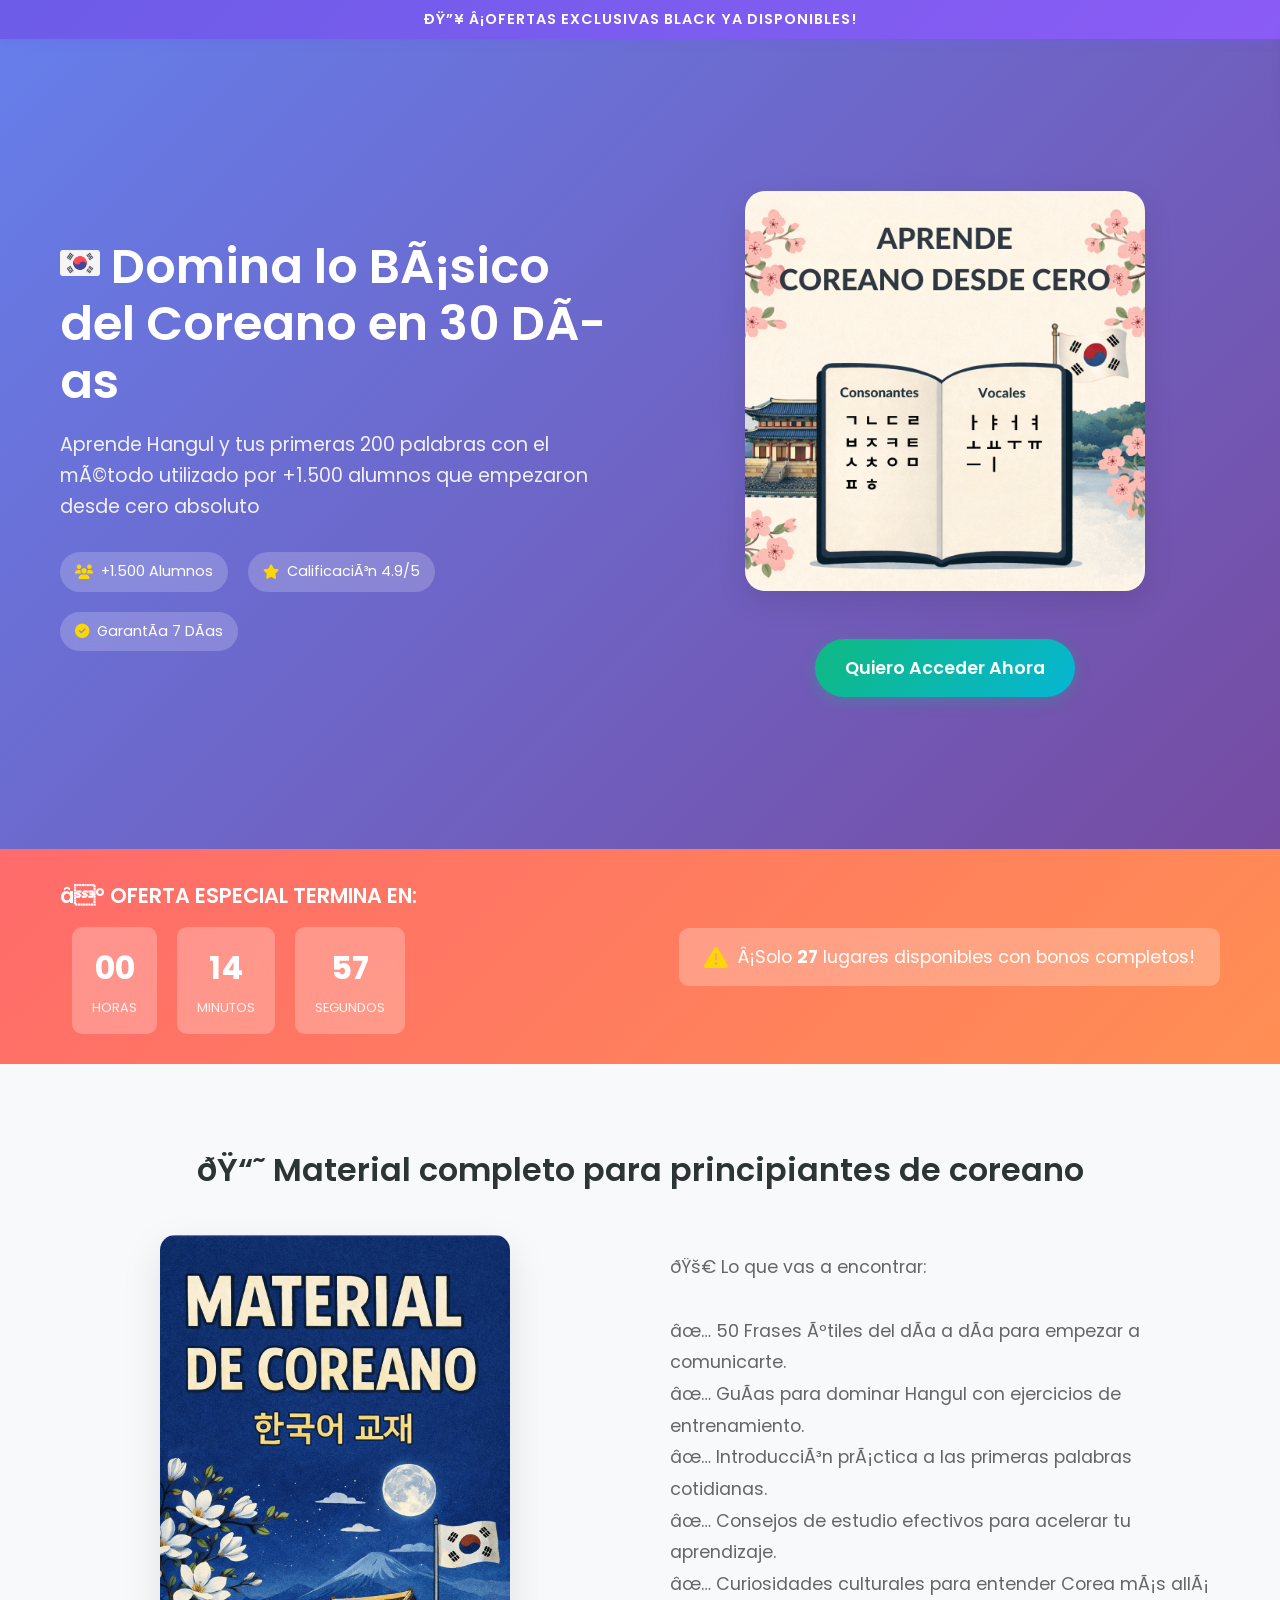
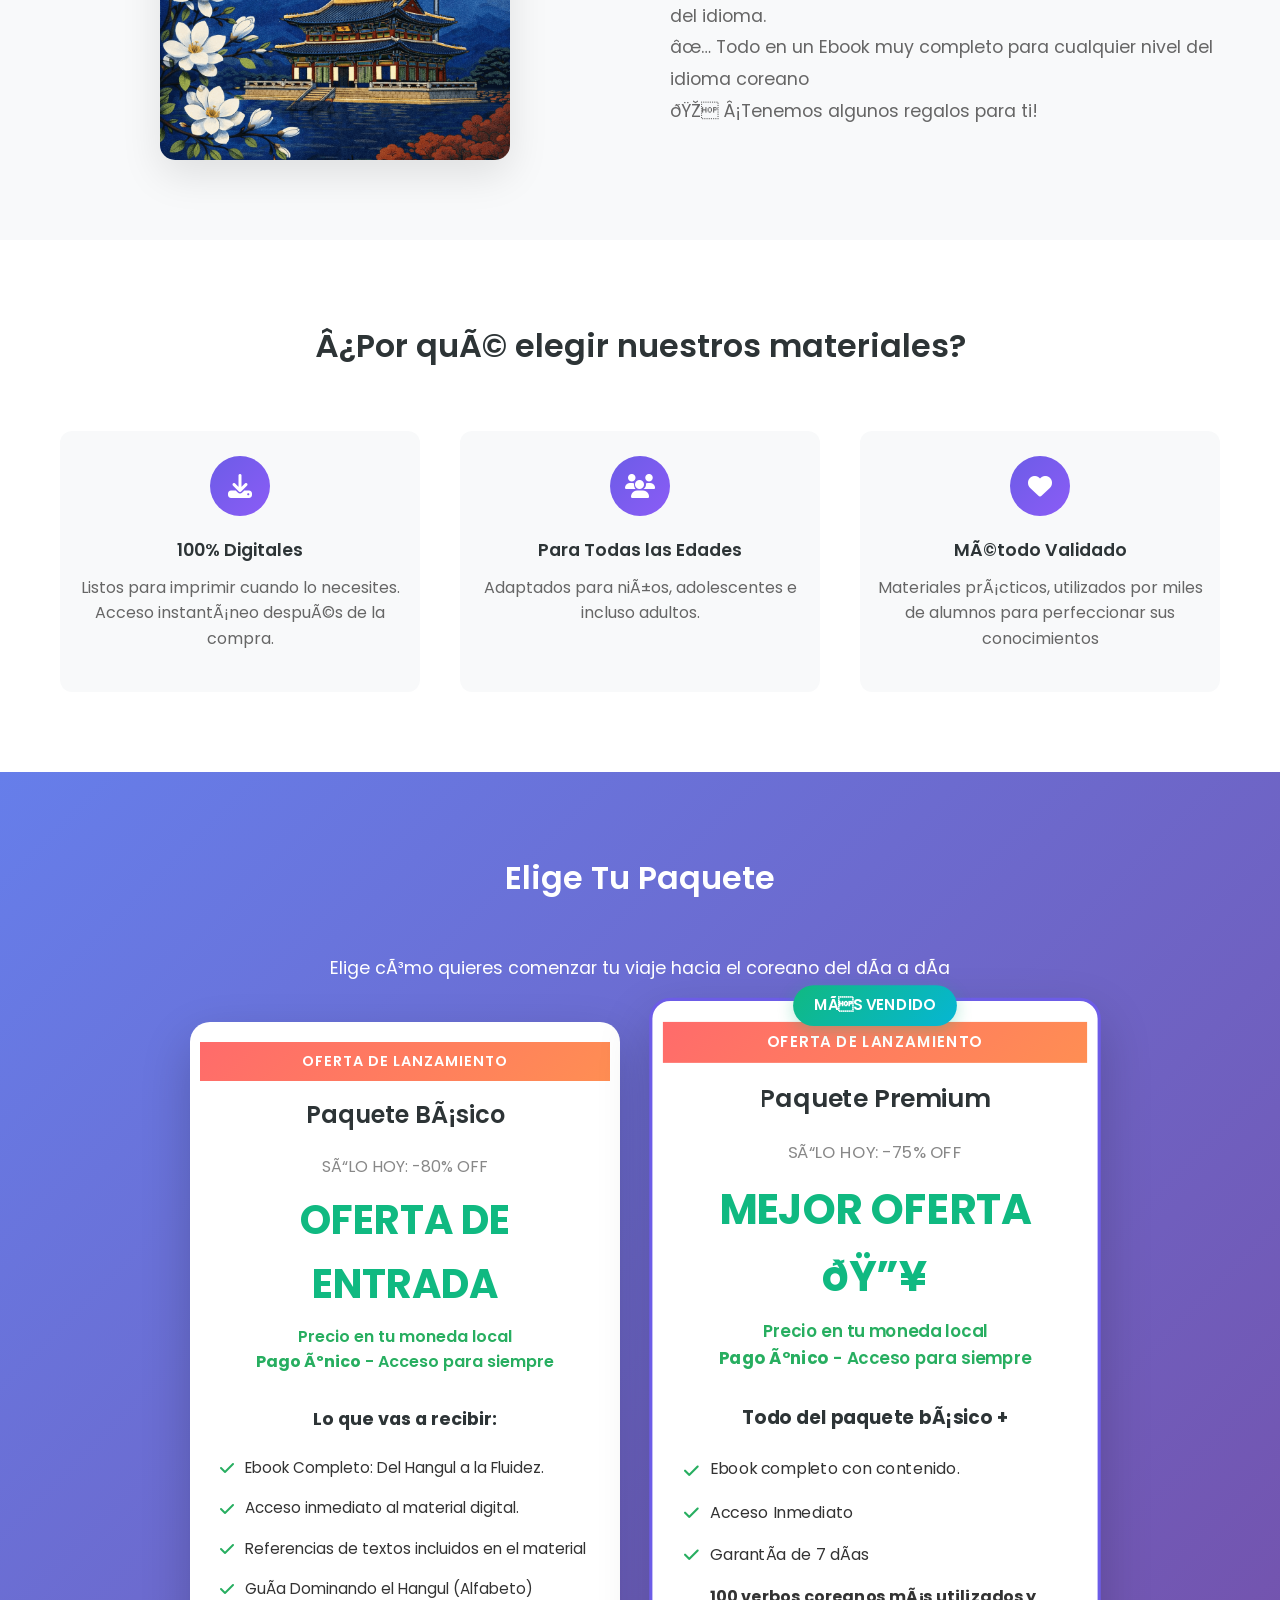
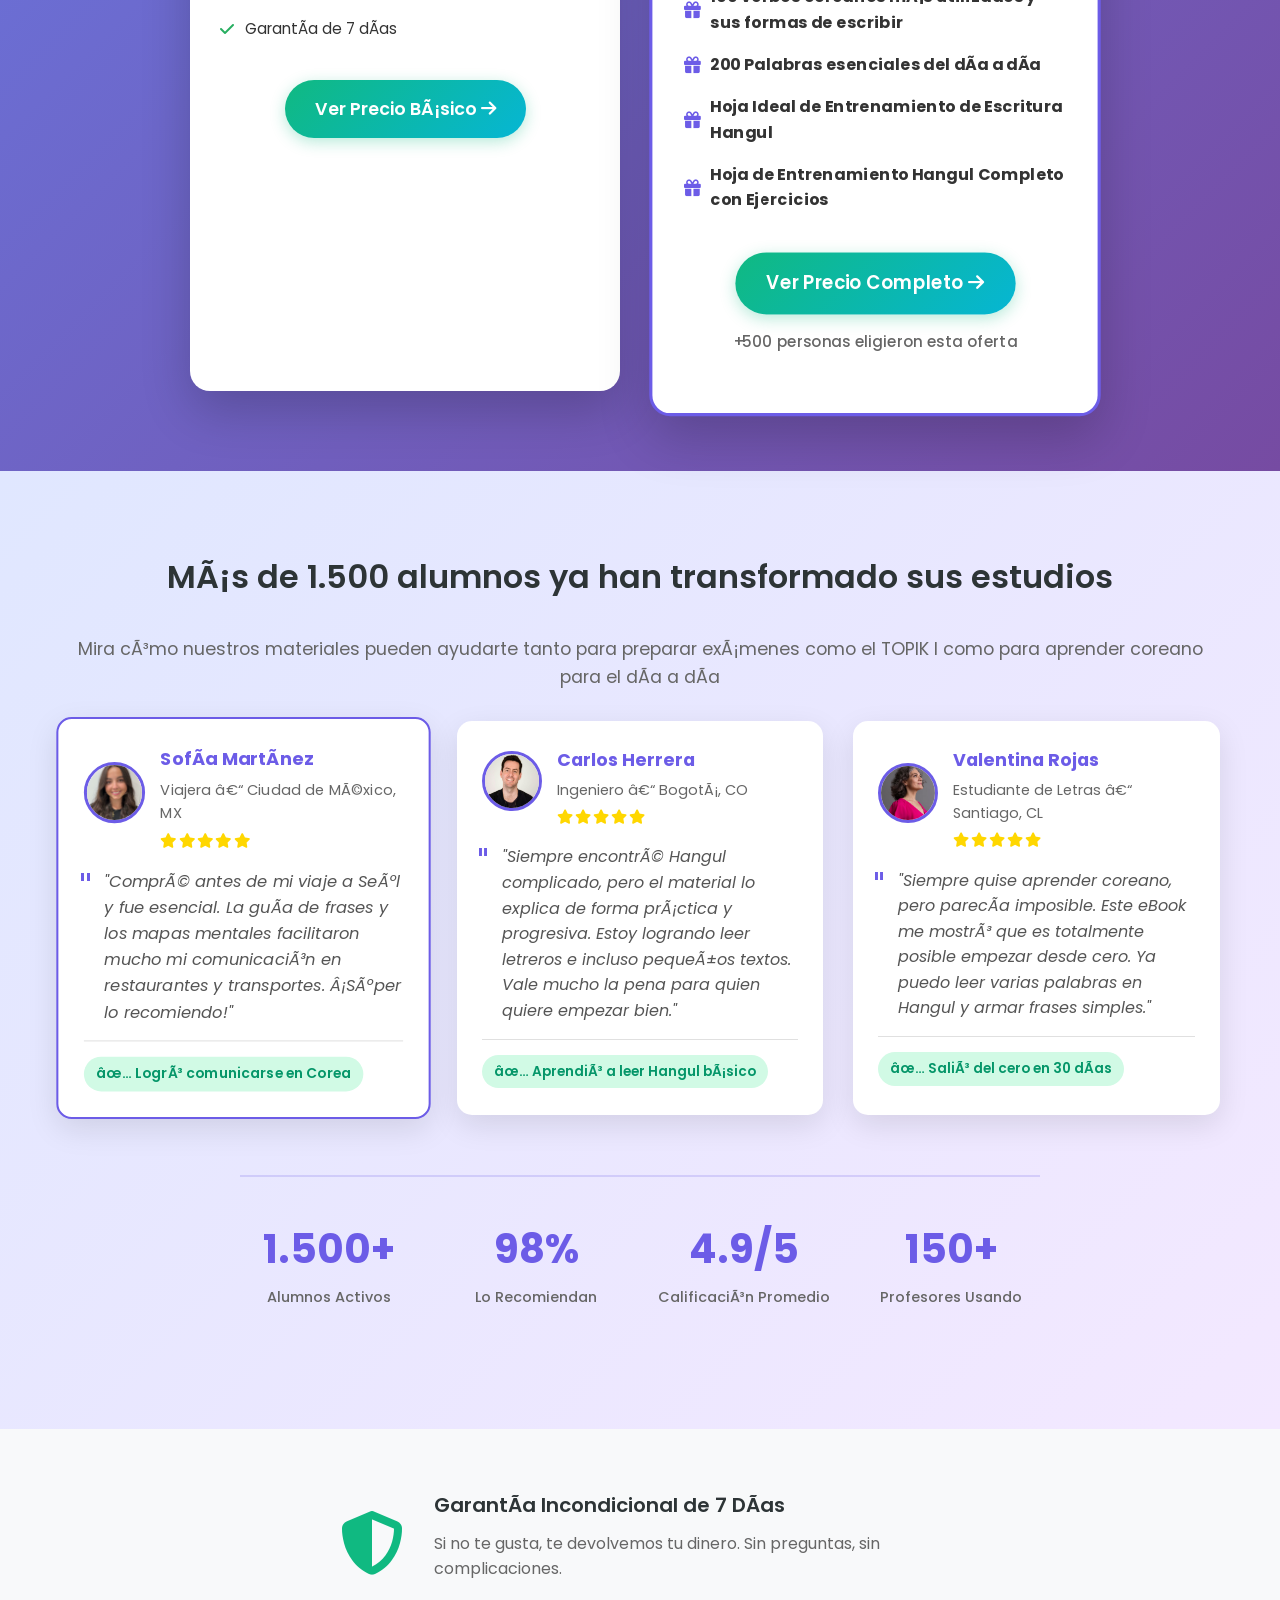
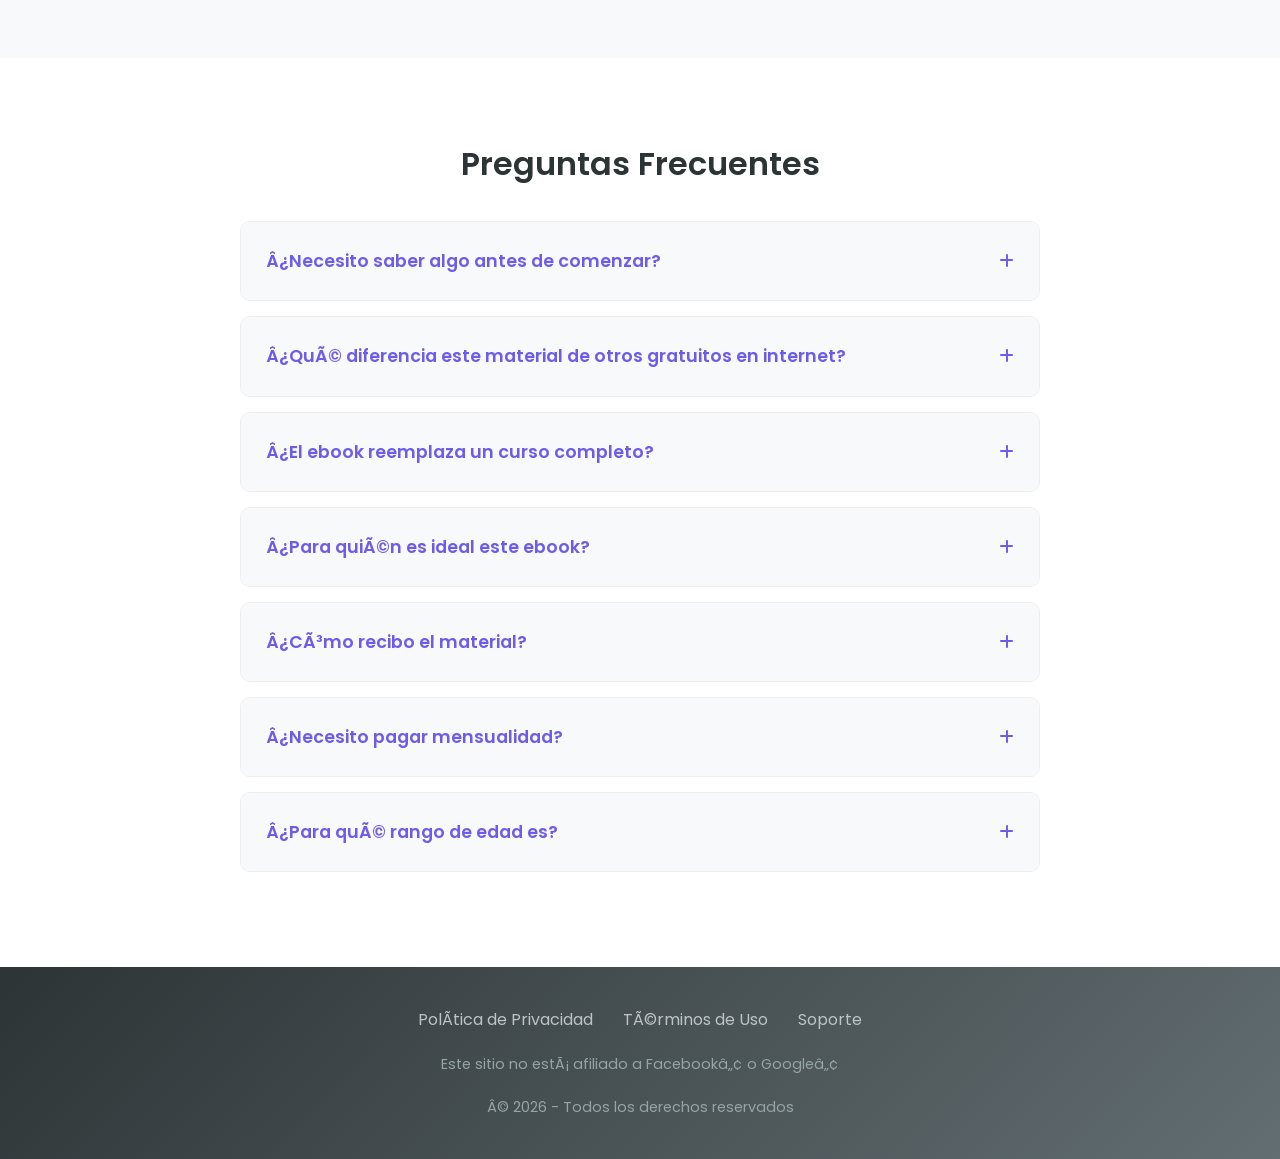
==== es/index.html @ 5e5d3f07 "imagens" ====
<!DOCTYPE html><html lang="pt-BR">
    <head>
    <script type="text/javascript">
    (function(c,l,a,r,i,t,y){
        c[a]=c[a]||function(){(c[a].q=c[a].q||[]).push(arguments)};
        t=l.createElement(r);t.async=1;t.src="https://www.clarity.ms/tag/"+i;
        y=l.getElementsByTagName(r)[0];y.parentNode.insertBefore(t,y);
    })(window, document, "clarity", "script", "to4eg5peqz");
    </script>
    <!-- Meta Pixel Code -->
    <script>
        !function(f,b,e,v,n,t,s)
        {if(f.fbq)return;n=f.fbq=function(){n.callMethod?
        n.callMethod.apply(n,arguments):n.queue.push(arguments)};
        if(!f._fbq)f._fbq=n;n.push=n;n.loaded=!0;n.version='2.0';
        n.queue=[];t=b.createElement(e);t.async=!0;
        t.src=v;s=b.getElementsByTagName(e)[0];
        s.parentNode.insertBefore(t,s)}(window, document,'script',
        'https://connect.facebook.net/en_US/fbevents.js');
        fbq('init', '1824008324968177');
        fbq('track', 'PageView');
        </script>
        <noscript><img height="1" width="1" style="display:none"
        src="https://www.facebook.com/tr?id=1824008324968177&ev=PageView&noscript=1"
        /></noscript>
        <!-- End Meta Pixel Code -->
    <script>
        window.pixelId = "696407d99d5ddab50e19eadb";
        var a = document.createElement("script");
        a.setAttribute("async", "");
        a.setAttribute("defer", "");
        a.setAttribute("src", "https://cdn.utmify.com.br/scripts/pixel/pixel.js");
        document.head.appendChild(a);
    </script>
    <script
        src="https://cdn.utmify.com.br/scripts/utms/latest.js"
        data-utmify-prevent-subids
        async
        defer
    ></script>
    <meta charset="UTF-8">
    <meta name="viewport" content="width=device-width, initial-scale=1.0">
    <title>Materiales de Coreano</title>
    <meta name="description" content="Aprende coreano desde cero con materiales completos y estructurados. Domina el Hangul y tus primeras palabras con un método validado por miles de alumnos.">
    
    <!-- Favicon -->
    <link rel="icon" type="image/svg+xml" href="images/Flag_of_South_Korea.svg">
    
    <!-- Google Fonts -->
    <link rel="preconnect" href="https://fonts.googleapis.com">
    <link rel="preconnect" href="https://fonts.gstatic.com" crossorigin="">
    <link href="https://fonts.googleapis.com/css2?family=Poppins:wght@300;400;500;600;700&display=swap" rel="stylesheet">
    
    <!-- Font Awesome -->
    <link rel="stylesheet" href="css/all.min.css">
    
    <!-- Custom CSS -->
    <link rel="stylesheet" href="css/styles.css">
</head>
<body>
    <!-- Black Friday Banner -->
    <div class="top-banner">
        <div class="container">
            <p>🔥 ¡Ofertas Exclusivas Black ya Disponibles!</p>
        </div>
    </div>
    
    <!-- Hero Section -->
    <section class="hero">
        <div class="container">
            <div class="hero-content">
                <div class="hero-text">
                    <h1><img src="/images/bandeira.png" alt="Bandera de Corea del Sur - Ícono" style="width: 40px; height: 40px;"> Domina lo Básico del Coreano en 30 Días</h1>
                    <p class="hero-subtitle">Aprende Hangul y tus primeras 200 palabras con el método utilizado por +1.500 alumnos que empezaron desde cero absoluto</p>
                    <div class="hero-trust">
                        <div class="trust-badge">
                            <i class="fas fa-users"></i>
                            <span>+1.500 Alumnos</span>
                        </div>
                        <div class="trust-badge">
                            <i class="fas fa-star"></i>
                            <span>Calificación 4.9/5</span>
                        </div>
                        <div class="trust-badge">
                            <i class="fas fa-check-circle"></i>
                            <span>Garantía 7 Días</span>
                        </div>
                        <div class="trust-badge">
                            <i class="fas fa-bolt"></i>
                            <span>Acceso Inmediato</span>
                        </div>
                    </div>
                </div>
                <div class="hero-image">
                    <a href="#oferta"><img src="images/cero.png" alt="Aprender Coreano" class="hero-img" style="cursor: pointer;"></a>
                    <a href="#oferta" class="cta-button primary hero-cta">Quiero Acceder Ahora</a>
                </div>
            </div>
        </div>
    </section>

    <!-- Urgency Section -->
    <section class="urgency-section">
        <div class="container">
            <div class="urgency-content">
                <div class="urgency-text">
                    <h3>⏰ OFERTA ESPECIAL TERMINA EN:</h3>
                    <div id="countdown" class="countdown">
                        <div class="countdown-item">
                            <span id="hours">00</span>
                            <span class="countdown-label">Horas</span>
                        </div>
                        <div class="countdown-item">
                            <span id="minutes">00</span>
                            <span class="countdown-label">Minutos</span>
                        </div>
                        <div class="countdown-item">
                            <span id="seconds">00</span>
                            <span class="countdown-label">Segundos</span>
                        </div>
                    </div>
                </div>
                <div class="urgency-warning">
                    <i class="fas fa-exclamation-triangle"></i>
                    <span>¡Solo <strong id="stock-count">27</strong> lugares disponibles con bonos completos!</span>
                </div>
            </div>
        </div>
    </section>

    <!-- Product Presentation -->
    <section class="product-presentation">
        <div class="container">
            <h2>📘 Material completo para principiantes de coreano</h2>
            <div class="product-content">
                <div class="product-mockup">
                    <a href="#oferta"><img src="/es/images/coreanoes.png" alt="Material completo para aprender coreano" class="mockup-img" style="cursor: pointer;"></a>
                </div>
                <div class="product-description">
                    <p>🚀 Lo que vas a encontrar:<br><br>✅ 50 Frases útiles del día a día para empezar a comunicarte.<br>✅ Guías para dominar Hangul con ejercicios de entrenamiento.<br>✅ Introducción práctica a las primeras palabras cotidianas.<br>✅ Consejos de estudio efectivos para acelerar tu aprendizaje.<br>✅ Curiosidades culturales para entender Corea más allá del idioma.<br>✅ Todo en un Ebook muy completo para cualquier nivel del idioma coreano<br>🎁 ¡Tenemos algunos regalos para ti!</p>
                </div>
            </div>
        </div>
    </section>

    <!-- Benefits Section -->
    <section class="benefits">
        <div class="container">
            <h2>¿Por qué elegir nuestros materiales?</h2>
            <div class="benefits-grid">
                <div class="benefit-item">
                    <div class="benefit-icon">
                        <i class="fas fa-download"></i>
                    </div>
                    <h3>100% Digitales</h3>
                    <p>Listos para imprimir cuando lo necesites. Acceso instantáneo después de la compra.</p>
                </div>
                <div class="benefit-item">
                    <div class="benefit-icon">
                        <i class="fas fa-users"></i>
                    </div>
                    <h3>Para Todas las Edades</h3>
                    <p>Adaptados para niños, adolescentes e incluso adultos.</p>
                </div>
                <div class="benefit-item">
                    <div class="benefit-icon">
                        <i class="fas fa-heart"></i>
                    </div>
                    <h3>Método Validado</h3>
                    <p>Materiales prácticos, utilizados por miles de alumnos para perfeccionar sus conocimientos</p>
                </div>
            </div>
        </div>
    </section>

    <!-- Offer Section -->
    <section class="oferta" id="oferta">
        <div class="container">
            <h2>Elige Tu Paquete</h2>
            <p style="text-align: center; color: #fff; font-size: 1.1rem; margin-bottom: 40px;">Elige cómo quieres comenzar tu viaje hacia el coreano del día a día</p>
            <div class="offers-grid">
                <!-- Basic Package -->
                <div class="offer-card basic">
                    <div class="black-friday-banner">
                        <span>OFERTA DE LANZAMIENTO</span>
                    </div>
                    <h3>Paquete Básico</h3>
                    <div class="pricing">
                        <span class="old-price">SÓLO HOY: -80% OFF</span>
                        <span class="new-price">OFERTA DE ENTRADA</span>
                        <span class="price-per-day">Precio en tu moneda local<br><strong>Pago único</strong> - Acceso para siempre</span>
                    </div>
                    <div class="features-list">
                        <h4>Lo que vas a recibir:</h4>
                        <ul>
                            <li><i class="fas fa-check"></i> Ebook Completo: Del Hangul a la Fluidez.</li>
                            <li><i class="fas fa-check"></i> Acceso inmediato al material digital.</li>
                            <li><i class="fas fa-check"></i> Referencias de textos incluidos en el material</li>
                            <li><i class="fas fa-check"></i> Guía Dominando el Hangul (Alfabeto)</li>
                            <li><i class="fas fa-check"></i> Garantía de 7 días</li>
                        </ul>
                    </div>
                    <a href="https://pay.hotmart.com/P103895910J?checkoutMode=10" class="cta-button primary">
                        Ver Precio Básico <i class="fas fa-arrow-right"></i>
                    </a>
                </div>

                <!-- Premium Package -->
                <div class="offer-card premium">
                    <div class="black-friday-banner">
                        <span>OFERTA DE LANZAMIENTO</span>
                    </div>
                    <div class="bestseller-badge">
                        <span>MÁS VENDIDO</span>
                    </div>
                    <h3>Paquete Premium</h3>
                    <div class="pricing">
                        <span class="old-price">SÓLO HOY: -75% OFF</span>
                        <span class="new-price">MEJOR OFERTA 🔥</span>
                        <span class="price-per-day">Precio en tu moneda local
                            <br><strong>Pago único</strong> - Acceso para siempre</span>
                    </div>
                    <div class="features-list">
                        <h4>Todo del paquete básico +</h4>
                        <ul>
                            <li><i class="fas fa-check"></i> Ebook completo con contenido.</li>
                            <li><i class="fas fa-check"></i> Acceso Inmediato</li>
                            <li><i class="fas fa-check"></i> Garantía de 7 días</li>
                            <li><i class="fas fa-gift"></i> <strong>100 verbos coreanos más utilizados y sus formas de escribir</strong></li>
                            <li><i class="fas fa-gift"></i> <strong>200 Palabras esenciales del día a día</strong></li>
                            <li><i class="fas fa-gift"></i> <strong>Hoja Ideal de Entrenamiento de Escritura Hangul</strong></li>
                            <li><i class="fas fa-gift"></i> <strong>Hoja de Entrenamiento Hangul Completo con Ejercicios</strong></li>
                        </ul>
                    </div>
                    <a href="https://pay.hotmart.com/R103909217A?checkoutMode=10" class="cta-button primary premium-btn">
                        Ver Precio Completo <i class="fas fa-arrow-right"></i>
                    </a>
                    <p class="social-proof">+500 personas eligieron esta oferta</p>
                </div>
            </div>
        </div>
    </section>

    <!-- Testimonials -->
    <section class="testimonials">
        <div class="container">
            <h2>Más de 1.500 alumnos ya han transformado sus estudios</h2>
            <p style="text-align: center; margin-bottom: 30px; font-size: 1.1rem;">Mira cómo nuestros materiales pueden ayudarte tanto para preparar exámenes como el TOPIK I como para aprender coreano para el día a día</p>
            
            <div class="testimonials-grid">
                <div class="testimonial featured">
                    <div class="testimonial-header">
                        <div class="testimonial-photo">
                            <img src="images/tl.webp" alt="Sofía Martínez" class="profile-img">
                        </div>
                        <div class="testimonial-info">
                            <strong>Sofía Martínez</strong>
                            <span>Viajera – Ciudad de México, MX</span>
                            <div class="testimonial-rating">
                                <i class="fas fa-star"></i>
                                <i class="fas fa-star"></i>
                                <i class="fas fa-star"></i>
                                <i class="fas fa-star"></i>
                                <i class="fas fa-star"></i>
                            </div>
                        </div>
                    </div>
                    <div class="testimonial-content">
                        <p>"Compré antes de mi viaje a Seúl y fue esencial. La guía de frases y los mapas mentales facilitaron mucho mi comunicación en restaurantes y transportes. ¡Súper lo recomiendo!"</p>
                        <div class="testimonial-result">
                            <span class="result-badge">✅ Logró comunicarse en Corea</span>
                        </div>
                    </div>
                </div>

                <div class="testimonial">
                    <div class="testimonial-header">
                        <div class="testimonial-photo">
                            <img src="images/photo-1651684215020-f7a5b6610f23.jpg" alt="Profesor Carlos Herrera" class="profile-img">
                        </div>
                        <div class="testimonial-info">
                            <strong>Carlos Herrera</strong>
                            <span>Ingeniero – Bogotá, CO</span>
                            <div class="testimonial-rating">
                                <i class="fas fa-star"></i>
                                <i class="fas fa-star"></i>
                                <i class="fas fa-star"></i>
                                <i class="fas fa-star"></i>
                                <i class="fas fa-star"></i>
                            </div>
                        </div>
                    </div>
                    <div class="testimonial-content">
                        <p>"Siempre encontré Hangul complicado, pero el material lo explica de forma práctica y progresiva. Estoy logrando leer letreros e incluso pequeños textos. Vale mucho la pena para quien quiere empezar bien."</p>
                        <div class="testimonial-result">
                            <span class="result-badge">✅ Aprendió a leer Hangul básico</span>
                        </div>
                    </div>
                </div>

                <div class="testimonial">
                    <div class="testimonial-header">
                        <div class="testimonial-photo">
                            <img src="images/retrato-de-mulher-senior-elegante-sorridente-23-2149038116.jpg" alt="Valentina Rojas" class="profile-img">
                        </div>
                        <div class="testimonial-info">
                            <strong>Valentina Rojas</strong>
                            <span>Estudiante de Letras – Santiago, CL</span>
                            <div class="testimonial-rating">
                                <i class="fas fa-star"></i>
                                <i class="fas fa-star"></i>
                                <i class="fas fa-star"></i>
                                <i class="fas fa-star"></i>
                                <i class="fas fa-star"></i>
                            </div>
                        </div>
                    </div>
                    <div class="testimonial-content">
                        <p>"Siempre quise aprender coreano, pero parecía imposible. Este eBook me mostró que es totalmente posible empezar desde cero. Ya puedo leer varias palabras en Hangul y armar frases simples."</p>
                        <div class="testimonial-result">
                            <span class="result-badge">✅ Salió del cero en 30 días</span>
                        </div>
                    </div>
                </div>
            </div>

            <div class="testimonials-stats">
                <div class="stat-item">
                    <div class="stat-number">1.500+</div>
                    <div class="stat-label">Alumnos Activos</div>
                </div>
                <div class="stat-item">
                    <div class="stat-number">98%</div>
                    <div class="stat-label">Lo Recomiendan</div>
                </div>
                <div class="stat-item">
                    <div class="stat-number">4.9/5</div>
                    <div class="stat-label">Calificación Promedio</div>
                </div>
                <div class="stat-item">
                    <div class="stat-number">150+</div>
                    <div class="stat-label">Profesores Usando</div>
                </div>
            </div>
        </div>
    </section>

    <!-- Guarantee -->
    <section class="guarantee">
        <div class="container">
            <div class="guarantee-content">
                <div class="guarantee-icon">
                    <i class="fas fa-shield-alt"></i>
                </div>
                <div class="guarantee-text">
                    <h3>Garantía Incondicional de 7 Días</h3>
                    <p>Si no te gusta, te devolvemos tu dinero. Sin preguntas, sin complicaciones.</p>
                </div>
            </div>
        </div>
    </section>

    <!-- FAQ -->
    <section class="faq">
        <div class="container">
            <h2>Preguntas Frecuentes</h2>
            <div class="faq-list">
                <div class="faq-item">
                    <div class="faq-question">
                        <h3>¿Necesito saber algo antes de comenzar?</h3>
                        <i class="fas fa-plus"></i>
                    </div>
                    <div class="faq-answer">
                        <p>👉 ¡No! El material fue hecho para principiantes absolutos. Aprenderás desde Hangul y las primeras frases del día a día.</p>
                    </div>
                </div>
                <div class="faq-item">
                    <div class="faq-question">
                        <h3>¿Qué diferencia este material de otros gratuitos en internet?</h3>
                        <i class="fas fa-plus"></i>
                    </div>
                    <div class="faq-answer">
                        <p>👉 La organización. En lugar de perderse en videos y publicaciones sueltas, tendrás un camino estructurado:<br><br>Comienza desde cero.<br><br>Evoluciona paso a paso.<br><br>Recibe consejos prácticos para estudiar solo.<br><br>Todo en español y adaptado para quien nunca ha tenido contacto con el idioma coreano.</p>
                    </div>
                </div>
                <div class="faq-item">
                    <div class="faq-question">
                        <h3>¿El ebook reemplaza un curso completo?</h3>
                        <i class="fas fa-plus"></i>
                    </div>
                    <div class="faq-answer">
                        <p>👉 No es un curso avanzado, sino tu puerta de entrada. Te dará las bases sólidas para entender la lógica del coreano, desbloquear los primeros estudios y ganar confianza para seguir aprendiendo.</p>
                    </div>
                </div>
                <div class="faq-item">
                    <div class="faq-question">
                        <h3>¿Para quién es ideal este ebook?</h3>
                        <i class="fas fa-plus"></i>
                    </div>
                    <div class="faq-answer">
                        <p>✅ Para quienes siempre quisieron aprender coreano pero no sabían por dónde empezar.<br>✅ Fans de K-pop, K-dramas y cultura coreana.<br>✅ Estudiantes que quieren tener una base antes de invertir en cursos pagos.<br>✅ Personas a las que les gusta aprender nuevos idiomas de forma práctica.</p>
                    </div>
                </div>
                <div class="faq-item">
                    <div class="faq-question">
                        <h3>¿Cómo recibo el material?</h3>
                        <i class="fas fa-plus"></i>
                    </div>
                    <div class="faq-answer">
                        <p>Después de la confirmación del pago, recibirás un correo electrónico con el enlace para descargar el material en PDF. ¡El acceso es inmediato!</p>
                    </div>
                </div>
                <div class="faq-item">
                    <div class="faq-question">
                        <h3>¿Necesito pagar mensualidad?</h3>
                        <i class="fas fa-plus"></i>
                    </div>
                    <div class="faq-answer">
                        <p>¡No! Es un pago único. Pagas una vez y tienes acceso para siempre al material.</p>
                    </div>
                </div>
                <div class="faq-item">
                    <div class="faq-question">
                        <h3>¿Para qué rango de edad es?</h3>
                        <i class="fas fa-plus"></i>
                    </div>
                    <div class="faq-answer">
                        <p>El material fue pensado para todas las edades</p>
                    </div>
                </div>
            </div>
        </div>
    </section>

    <!-- Footer -->
    <footer class="footer">
        <div class="container">
            <div class="footer-content">
                <div class="footer-links">
                    <a href="#">Política de Privacidad</a>
                    <a href="#">Términos de Uso</a>
                    <a href="#">Soporte</a>
                </div>
                <p class="footer-disclaimer">Este sitio no está afiliado a Facebook™ o Google™</p>
                <p class="footer-copyright">© 2026 - Todos los derechos reservados</p>
            </div>
        </div>
    </footer>

    <!-- Sales Notification -->
    <div id="sales-notification" class="sales-notification">
        <div class="notification-content">
            <div class="notification-icon">
                <i class="fas fa-check-circle"></i>
            </div>
            <div class="notification-text">
                <strong id="buyer-name">Sofía López</strong> de <span id="buyer-location">Ciudad de México, MX</span>
                <br>
                compró el <span id="package-type">Paquete Premium</span>
                <div class="time-ago">hace <span id="time-ago">3</span> minutos</div>
            </div>
        </div>

    </div>

    <script>
        // Countdown Timer - 15 minutes
        function startCountdown() {
            const startTime = new Date();
            const endTime = new Date(startTime.getTime() + 15 * 60 * 1000); // 15 minutos
            
            function updateCountdown() {
                const now = new Date();
                const diff = endTime - now;
                
                if (diff <= 0) {
                    document.getElementById('hours').textContent = '00';
                    document.getElementById('minutes').textContent = '00';
                    document.getElementById('seconds').textContent = '00';
                    return;
                }
                
                const hours = Math.floor(diff / (1000 * 60 * 60));
                const minutes = Math.floor((diff % (1000 * 60 * 60)) / (1000 * 60));
                const seconds = Math.floor((diff % (1000 * 60)) / 1000);
                
                document.getElementById('hours').textContent = String(hours).padStart(2, '0');
                document.getElementById('minutes').textContent = String(minutes).padStart(2, '0');
                document.getElementById('seconds').textContent = String(seconds).padStart(2, '0');
            }
            
            updateCountdown();
            setInterval(updateCountdown, 1000);
        }
        
        // Stock counter animation
        function updateStockCount() {
            const stockElement = document.getElementById('stock-count');
            const currentStock = parseInt(stockElement.textContent);
            const newStock = Math.max(15, currentStock - Math.floor(Math.random() * 3));
            stockElement.textContent = newStock;
        }
        
        // Start countdown on page load
        window.addEventListener('DOMContentLoaded', () => {
            startCountdown();
            setInterval(updateStockCount, 180000); // Update stock every 3 minutes
        });

        // Sales notification data
        const salesData = [
            { name: "Sofía López", location: "Ciudad de México, MX", package: "Paquete Premium", type: "premium" },
            { name: "María González", location: "Santiago, CL", package: "Paquete Básico", type: "basic" },
            { name: "Juan Pérez", location: "Bogotá, CO", package: "Paquete Premium", type: "premium" },
            { name: "Camila Torres", location: "Medellín, CO", package: "Paquete Premium", type: "premium" },
            { name: "Diego Ramírez", location: "Guadalajara, MX", package: "Paquete Básico", type: "basic" },
            { name: "Valentina Rojas", location: "Santiago, CL", package: "Paquete Premium", type: "premium" },
            { name: "Carlos Herrera", location: "Monterrey, MX", package: "Paquete Premium", type: "premium" },
            { name: "Fernanda Castillo", location: "Valparaíso, CL", package: "Paquete Básico", type: "basic" },
            { name: "Andrés Muñoz", location: "Cali, CO", package: "Paquete Premium", type: "premium" },
            { name: "Paula Fernández", location: "Puebla, MX", package: "Paquete Premium", type: "premium" },
            { name: "Ricardo Álvarez", location: "Concepción, CL", package: "Paquete Básico", type: "basic" },
            { name: "Beatriz Molina", location: "Barranquilla, CO", package: "Paquete Premium", type: "premium" },
            { name: "Daniel Ortega", location: "Querétaro, MX", package: "Paquete Premium", type: "premium" },
            { name: "Luciana Navarro", location: "Antofagasta, CL", package: "Paquete Básico", type: "basic" },
            { name: "Felipe Carrillo", location: "Cartagena, CO", package: "Paquete Premium", type: "premium" }
        ];

        let currentSaleIndex = 0;
        let notificationVisible = false;

        function showSalesNotification() {
            if (notificationVisible) return;
            
            const notification = document.getElementById('sales-notification');
            const sale = salesData[currentSaleIndex];
            
            // Update notification content
            document.getElementById('buyer-name').textContent = sale.name;
            document.getElementById('buyer-location').textContent = sale.location;
            document.getElementById('package-type').textContent = sale.package;
            document.getElementById('time-ago').textContent = Math.floor(Math.random() * 15) + 1;
            
            // Add package type class for styling
            notification.className = `sales-notification ${sale.type}`;
            
            // Show notification
            notification.classList.add('show');
            notificationVisible = true;
            
            // Hide after 6 seconds
            setTimeout(() => {
                notification.classList.remove('show');
                notificationVisible = false;
                currentSaleIndex = (currentSaleIndex + 1) % salesData.length;
            }, 6000);
        }



        // Start showing notifications after 5 seconds, then every 10-15 seconds
        setTimeout(() => {
            showSalesNotification();
            setInterval(() => {
                if (!notificationVisible) {
                    setTimeout(showSalesNotification, Math.random() * 5000 + 5000);
                }
            }, 10000);
        }, 5000);

        // FAQ Accordion functionality
        document.querySelectorAll('.faq-question').forEach(question => {
            question.addEventListener('click', () => {
                const faqItem = question.parentElement;
                const answer = faqItem.querySelector('.faq-answer');
                const icon = question.querySelector('i');
                
                // Toggle active class
                faqItem.classList.toggle('active');
                
                // Toggle icon
                if (faqItem.classList.contains('active')) {
                    icon.classList.remove('fa-plus');
                    icon.classList.add('fa-minus');
                } else {
                    icon.classList.remove('fa-minus');
                    icon.classList.add('fa-plus');
                }
            });
        });

        // Smooth scrolling for CTA buttons
        document.querySelectorAll('a[href^="#"]').forEach(anchor => {
            anchor.addEventListener('click', function (e) {
                e.preventDefault();
                const target = document.querySelector(this.getAttribute('href'));
                if (target) {
                    target.scrollIntoView({
                        behavior: 'smooth',
                        block: 'start'
                    });
                }
            });
        });
    </script>


</body></html>
---- es/css/styles.css ----
/* Reset and Base Styles */
* {
    margin: 0;
    padding: 0;
    box-sizing: border-box;
}

body {
    font-family: 'Poppins', sans-serif;
    line-height: 1.6;
    color: #333;
    background-color: #fff;
}

.container {
    max-width: 1200px;
    margin: 0 auto;
    padding: 0 20px;
}

/* Typography */
h1, h2, h3 {
    font-weight: 600;
    margin-bottom: 1rem;
}

h1 {
    font-size: 2.5rem;
    color: #6C5CE7;
}

h2 {
    font-size: 2rem;
    color: #2D3436;
    text-align: center;
    margin-bottom: 2rem;
}

h3 {
    font-size: 1.25rem;
    color: #6C5CE7;
}

p {
    margin-bottom: 1rem;
    color: #666;
}

/* Top Banner */
.top-banner {
    background: linear-gradient(135deg, #6C5CE7, #8B5CF6);
    color: #fff;
    text-align: center;
    padding: 8px 0;
    font-weight: 600;
    font-size: 0.9rem;
    text-transform: uppercase;
    letter-spacing: 1px;
    position: sticky;
    top: 0;
    z-index: 1000;
    box-shadow: 0 2px 10px rgba(108, 92, 231, 0.3);
}

.top-banner p {
    margin: 0;
    color: #fff;
}

/* Buttons */
.cta-button {
    display: inline-block;
    padding: 15px 30px;
    background: linear-gradient(135deg, #10B981, #06B6D4);
    color: #fff;
    text-decoration: none;
    border-radius: 50px;
    font-weight: 600;
    font-size: 1.1rem;
    text-align: center;
    transition: all 0.3s ease;
    box-shadow: 0 4px 15px rgba(16, 185, 129, 0.3);
}

.cta-button:hover:not(.premium-btn) {
    transform: translateY(-2px);
    box-shadow: 0 6px 20px rgba(16, 185, 129, 0.4);
}

.cta-button.large {
    padding: 20px 40px;
    font-size: 1.2rem;
}

.hero-cta {
    margin-top: 10px;
}

/* Hero Section */
.hero {
    background: linear-gradient(135deg, #667EEA 0%, #764BA2 100%);
    padding: 80px 0;
    min-height: 90vh;
    display: flex;
    align-items: center;
}

.hero-content {
    display: grid;
    grid-template-columns: 1fr 1fr;
    gap: 60px;
    align-items: center;
}

.hero-text h1 {
    font-size: 3rem;
    margin-bottom: 20px;
    line-height: 1.2;
    color: #fff;
}

.hero-subtitle {
    font-size: 1.2rem;
    margin-bottom: 30px;
    color: #F0F0F0;
}

.hero-trust {
    display: flex;
    gap: 20px;
    margin-top: 20px;
    flex-wrap: wrap;
}

.trust-badge {
    display: flex;
    align-items: center;
    gap: 8px;
    background: rgba(255, 255, 255, 0.2);
    backdrop-filter: blur(10px);
    padding: 8px 15px;
    border-radius: 25px;
    font-size: 0.9rem;
    color: #fff;
}

.trust-badge i {
    color: #FFD700;
}

/* Hide 4th badge on desktop */
@media (min-width: 769px) {
    .trust-badge:nth-child(4) {
        display: none;
    }
}

.hero-image {
    display: flex;
    flex-direction: column;
    justify-content: center;
    align-items: center;
    gap: 30px;
}

.hero-img {
    width: 100%;
    max-width: 400px;
    height: auto;
    border-radius: 20px;
    box-shadow: 0 10px 30px rgba(0, 0, 0, 0.1);
    transition: transform 0.3s ease;
}

.hero-img:hover {
    transform: scale(1.05);
}

.image-placeholder {
    width: 400px;
    height: 300px;
    background: rgba(255, 255, 255, 0.8);
    border-radius: 20px;
    display: flex;
    flex-direction: column;
    justify-content: center;
    align-items: center;
    box-shadow: 0 10px 30px rgba(0, 0, 0, 0.1);
    border: 2px dashed #6C5CE7;
}

.image-placeholder i {
    font-size: 4rem;
    color: #6C5CE7;
    margin-bottom: 15px;
}

.image-placeholder p {
    color: #6C5CE7;
    font-weight: 500;
    text-align: center;
}

/* Urgency Section */
.urgency-section {
    background: linear-gradient(135deg, #FF6B6B, #FF8E53);
    padding: 30px 0;
    color: #fff;
}

.urgency-content {
    display: flex;
    justify-content: space-between;
    align-items: center;
    flex-wrap: wrap;
    gap: 30px;
}

.urgency-text h3 {
    color: #fff;
    margin-bottom: 15px;
    font-size: 1.3rem;
    text-align: center;
}

.countdown {
    display: flex;
    gap: 20px;
    justify-content: center;
}

.countdown-item {
    background: rgba(255, 255, 255, 0.25);
    backdrop-filter: blur(10px);
    padding: 15px 20px;
    border-radius: 10px;
    text-align: center;
    min-width: 80px;
}

.countdown-item span:first-child {
    display: block;
    font-size: 2rem;
    font-weight: 700;
    color: #fff;
}

.countdown-label {
    font-size: 0.8rem;
    text-transform: uppercase;
    color: rgba(255, 255, 255, 0.9);
}

.urgency-warning {
    display: flex;
    align-items: center;
    gap: 10px;
    background: rgba(255, 255, 255, 0.25);
    backdrop-filter: blur(10px);
    padding: 15px 25px;
    border-radius: 10px;
    font-size: 1.1rem;
    color: #fff;
}

.urgency-warning i {
    font-size: 1.5rem;
    color: #FFD700;
}

/* Product Presentation */
.product-presentation {
    padding: 80px 0;
    background: #F8F9FA;
}

.product-content {
    display: grid;
    grid-template-columns: 1fr 1fr;
    gap: 60px;
    align-items: center;
}

.mockup-img {
    width: 100%;
    max-width: 350px;
    height: auto;
    border-radius: 15px;
    box-shadow: 0 15px 40px rgba(0, 0, 0, 0.1);
    margin: 0 auto;
    display: block;
    transition: transform 0.3s ease;
}

.mockup-img:hover {
    transform: scale(1.02);
}

.mockup-placeholder {
    width: 350px;
    height: 450px;
    background: #fff;
    border-radius: 15px;
    display: flex;
    flex-direction: column;
    justify-content: center;
    align-items: center;
    box-shadow: 0 15px 40px rgba(0, 0, 0, 0.1);
    border: 2px dashed #6C5CE7;
    margin: 0 auto;
}

.mockup-placeholder i {
    font-size: 5rem;
    color: #6C5CE7;
    margin-bottom: 20px;
}

.product-presentation h2 {
    text-align: center;
    margin-bottom: 40px;
}

.product-description p {
    font-size: 1.1rem;
    line-height: 1.8;
}

/* Benefits Section */
.benefits {
    padding: 80px 0;
    background: #FFFFFF;
}

.benefits-grid {
    display: grid;
    grid-template-columns: repeat(auto-fit, minmax(300px, 1fr));
    gap: 40px;
    margin-top: 60px;
}

.benefit-item {
    text-align: center;
    padding: 25px 15px;
    background: #F8F9FA;
    border-radius: 12px;
    transition: transform 0.3s ease;
}

.benefit-item:hover {
    transform: translateY(-3px);
}

.benefit-icon {
    width: 60px;
    height: 60px;
    background: linear-gradient(135deg, #6C5CE7, #8B5CF6);
    border-radius: 50%;
    display: flex;
    align-items: center;
    justify-content: center;
    margin: 0 auto 20px;
}

.benefit-icon i {
    font-size: 1.5rem;
    color: #fff;
}

.benefit-item h3 {
    margin-bottom: 10px;
    font-size: 1.1rem;
    color: #2D3436;
}

/* Testimonials */
.testimonials {
    padding: 80px 0;
    background: linear-gradient(135deg, #E0E7FF, #F3E8FF);
}

.testimonials h2 {
    color: #2D3436;
}

.testimonials-subtitle {
    text-align: center;
    font-size: 1.2rem;
    color: #636E72;
    margin-bottom: 50px;
    max-width: 600px;
    margin-left: auto;
    margin-right: auto;
}

.testimonials-grid {
    display: grid;
    grid-template-columns: repeat(auto-fit, minmax(350px, 1fr));
    gap: 30px;
    margin-bottom: 60px;
}

.testimonial {
    background: #fff;
    padding: 25px;
    border-radius: 15px;
    box-shadow: 0 10px 30px rgba(0, 0, 0, 0.1);
    transition: transform 0.3s ease;
}

.testimonial:hover {
    transform: translateY(-5px);
}

.testimonial.featured {
    border: 2px solid #6C5CE7;
    transform: scale(1.02);
}

.testimonial.featured:hover {
    transform: scale(1.02) translateY(-5px);
}

.testimonial-header {
    display: flex;
    align-items: center;
    margin-bottom: 20px;
    gap: 15px;
}

.testimonial-photo {
    flex-shrink: 0;
}

.testimonial-photo i {
    font-size: 3rem;
    color: #6C5CE7;
}

.profile-img {
    width: 60px;
    height: 60px;
    border-radius: 50%;
    object-fit: cover;
    border: 3px solid #6C5CE7;
}

.testimonial-info {
    flex: 1;
}

.testimonial-info strong {
    color: #6C5CE7;
    display: block;
    margin-bottom: 5px;
    font-size: 1.1rem;
}

.testimonial-info span {
    color: #666;
    font-size: 0.9rem;
    display: block;
    margin-bottom: 8px;
}

.testimonial-rating {
    display: flex;
    gap: 2px;
}

.testimonial-rating i {
    color: #FFD700;
    font-size: 0.9rem;
}

.testimonial-content p {
    font-style: italic;
    font-size: 1rem;
    color: #555;
    line-height: 1.6;
    margin: 0;
    position: relative;
    padding-left: 20px;
}

.testimonial-content p::before {
    content: '"';
    font-size: 2.5rem;
    color: #6C5CE7;
    position: absolute;
    left: -5px;
    top: -10px;
    font-style: normal;
}

.testimonials-stats {
    display: grid;
    grid-template-columns: repeat(auto-fit, minmax(150px, 1fr));
    gap: 30px;
    max-width: 800px;
    margin: 0 auto;
    padding: 40px 0;
    border-top: 2px solid rgba(108, 92, 231, 0.2);
}

.stat-item {
    text-align: center;
}

.stat-number {
    font-size: 2.5rem;
    font-weight: 700;
    color: #6C5CE7;
    display: block;
    margin-bottom: 5px;
}

.stat-label {
    color: #666;
    font-size: 0.9rem;
    font-weight: 500;
}



/* Offer Section */
.oferta {
    padding: 80px 0;
    background: linear-gradient(135deg, #667EEA 0%, #764BA2 100%);
}

.black-friday-banner {
    background: linear-gradient(135deg, #FF6B6B, #FF8E53);
    color: #fff;
    text-align: center;
    padding: 8px 15px;
    margin: -20px -20px 15px -20px;
    font-size: 0.9rem;
    font-weight: 600;
    text-transform: uppercase;
    letter-spacing: 1px;
}

.black-friday-banner span {
    display: inline-block;
}

.oferta h2 {
    color: #fff;
    text-align: center;
    margin-bottom: 50px;
}

.offers-grid {
    display: grid;
    grid-template-columns: repeat(auto-fit, minmax(350px, 1fr));
    gap: 40px;
    max-width: 900px;
    margin: 0 auto;
}

.offer-card {
    background: #fff;
    padding: 40px 30px;
    border-radius: 20px;
    text-align: center;
    box-shadow: 0 20px 50px rgba(0, 0, 0, 0.2);
    position: relative;
    transition: transform 0.3s ease;
}

.offer-card:hover {
    transform: translateY(-5px);
}

.offer-card.premium {
    border: 3px solid #6C5CE7;
    transform: scale(1.05);
}

.offer-card.premium:hover {
    transform: scale(1.05) translateY(-5px);
}

.bestseller-badge {
    position: absolute;
    top: -15px;
    left: 50%;
    transform: translateX(-50%);
    background: linear-gradient(135deg, #10B981, #06B6D4);
    color: #fff;
    padding: 8px 20px;
    border-radius: 20px;
    font-weight: 600;
    font-size: 0.9rem;
    box-shadow: 0 4px 15px rgba(16, 185, 129, 0.3);
}

.offer-card h3 {
    color: #2D3436;
    margin-bottom: 20px;
    font-size: 1.5rem;
}

.pricing {
    margin: 20px 0 30px;
}

.old-price {
    font-size: 1rem;
    color: #888;
    display: block;
    margin-bottom: 8px;
}

.new-price {
    font-size: 2.5rem;
    color: #10B981;
    font-weight: 700;
    display: block;
}

.price-per-day {
    display: block;
    font-size: 1rem;
    color: #27ae60;
    font-weight: 600;
    margin-top: 8px;
}

.features-list {
    text-align: left;
    margin: 30px 0;
}

.features-list h4 {
    color: #2D3436;
    margin-bottom: 15px;
    font-size: 1.1rem;
    text-align: center;
}

.features-list ul {
    list-style: none;
    padding: 0;
}

.features-list li {
    padding: 8px 0;
    font-size: 0.95rem;
    display: flex;
    align-items: center;
}

.features-list li i {
    font-size: 1rem;
    color: #27ae60;
    margin-right: 10px;
    width: 15px;
}

.features-list li i.fa-gift {
    color: #6C5CE7;
}

.premium-btn {
    background: linear-gradient(135deg, #10B981, #06B6D4);
    animation: pulse 2s infinite;
    /* Force browser refresh */
    position: relative;
}


.social-proof {
    margin-top: 15px;
    color: #666;
    font-size: 0.9rem;
    font-weight: 500;
}

/* Guarantee Section */
.guarantee {
    padding: 60px 0;
    background: #F8F9FA;
}

.guarantee-content {
    display: flex;
    align-items: center;
    justify-content: center;
    gap: 30px;
    max-width: 600px;
    margin: 0 auto;
}

.guarantee-icon i {
    font-size: 4rem;
    color: #10B981;
}

.guarantee-text h3 {
    color: #2D3436;
    margin-bottom: 10px;
}

/* FAQ Section */
.faq {
    padding: 80px 0;
    background: #FFFFFF;
}

.faq-list {
    max-width: 800px;
    margin: 0 auto;
}

.faq-item {
    border: 1px solid #eee;
    border-radius: 10px;
    margin-bottom: 15px;
    overflow: hidden;
}

.faq-question {
    padding: 25px;
    background: #F8F9FA;
    cursor: pointer;
    display: flex;
    justify-content: space-between;
    align-items: center;
    transition: background 0.3s ease;
}

.faq-question:hover {
    background: #E9ECEF;
}

.faq-question h3 {
    margin: 0;
    font-size: 1.1rem;
}

.faq-question i {
    color: #6C5CE7;
    transition: transform 0.3s ease;
}

.faq-answer {
    padding: 0 25px;
    max-height: 0;
    overflow: hidden;
    transition: all 0.3s ease;
}

.faq-item.active .faq-answer {
    padding: 25px;
    max-height: 200px;
}

.faq-item.active .faq-question i {
    transform: rotate(180deg);
}

/* Testimonial Results */
.testimonial-result {
    margin-top: 15px;
    padding-top: 15px;
    border-top: 1px solid #e0e0e0;
}

.result-badge {
    background: #D1FAE5;
    color: #059669;
    padding: 6px 12px;
    border-radius: 20px;
    font-size: 0.85rem;
    font-weight: 600;
    display: inline-block;
}

/* Footer */
.footer {
    background: linear-gradient(135deg, #2D3436, #636E72);
    color: #fff;
    padding: 40px 0;
    text-align: center;
}

.footer-content {
    display: flex;
    flex-direction: column;
    gap: 20px;
}

.footer-links {
    display: flex;
    justify-content: center;
    gap: 30px;
}

.footer-links a {
    color: #BDC3C7;
    text-decoration: none;
    transition: color 0.3s ease;
}

.footer-links a:hover {
    color: #fff;
}

.footer-disclaimer,
.footer-copyright {
    color: #95A5A6;
    font-size: 0.9rem;
    margin: 0;
}

/* Responsive Design */
@media (max-width: 768px) {
    .container {
        padding: 0 15px;
    }
    
    .hero-content,
    .product-content {
        grid-template-columns: 1fr;
        gap: 40px;
        text-align: center;
    }
    
    .hero-text h1 {
        font-size: 2.2rem;
    }
    
    .hero-subtitle {
        font-size: 1.1rem;
    }
    
    .benefits-grid,
    .testimonials-grid {
        grid-template-columns: 1fr;
        gap: 20px;
    }
    
    .testimonial.featured {
        transform: none;
    }
    
    .testimonial.featured:hover {
        transform: translateY(-3px);
    }
    
    .testimonials-stats {
        grid-template-columns: repeat(2, 1fr);
        gap: 20px;
    }
    
    .stat-number {
        font-size: 2rem;
    }
    
    .offers-grid {
        grid-template-columns: 1fr;
        gap: 30px;
    }
    
    .offer-card.premium {
        transform: none;
    }
    
    .offer-card.premium:hover {
        transform: translateY(-3px);
    }
    
    .new-price {
        font-size: 2rem;
    }
    
    .guarantee-content {
        flex-direction: column;
        text-align: center;
    }
    
    .footer-links {
        flex-direction: column;
        gap: 15px;
    }
    
    .image-placeholder,
    .mockup-placeholder {
        width: 100%;
        max-width: 350px;
    }
    
    .hero-img {
        max-width: 300px;
    }
    
    .mockup-img {
        max-width: 280px;
    }
}

@media (max-width: 480px) {
    .hero {
        padding: 60px 0;
    }
    
    .hero-text h1 {
        font-size: 1.8rem;
    }
    
    h2 {
        font-size: 1.6rem;
    }
    
    .cta-button {
        padding: 12px 25px;
        font-size: 1rem;
    }
    
    .cta-button.large {
        padding: 15px 30px;
        font-size: 1.1rem;
    }
    
    .new-price {
        font-size: 2rem;
    }
    
    .section {
        padding: 60px 0;
    }
}

/* Animations */
@keyframes fadeInUp {
    from {
        opacity: 0;
        transform: translateY(30px);
    }
    to {
        opacity: 1;
        transform: translateY(0);
    }
}

@keyframes pulse {
    0% {
        transform: scale(1);
        box-shadow: 0 4px 15px rgba(16, 185, 129, 0.3);
    }
    50% {
        transform: scale(1.08);
        box-shadow: 0 10px 30px rgba(16, 185, 129, 0.7);
    }
    100% {
        transform: scale(1);
        box-shadow: 0 4px 15px rgba(16, 185, 129, 0.3);
    }
}

.hero-text,
.product-description,
.benefit-item,
.testimonial,
.offer-box {
    animation: fadeInUp 0.6s ease-out;
}

/* Smooth scroll behavior */
html {
    scroll-behavior: smooth;
}

/* Focus states for accessibility */
.cta-button:focus,
.faq-question:focus {
    outline: 2px solid #6C5CE7;
    outline-offset: 2px;
}

/* Sales Notification */
.sales-notification {
    position: fixed;
    top: 20px;
    right: 20px;
    background: #fff;
    border-radius: 12px;
    box-shadow: 0 10px 30px rgba(0, 0, 0, 0.2);
    padding: 15px;
    max-width: 320px;
    transform: translateX(calc(100% + 40px));
    transition: transform 0.4s ease;
    z-index: 1000;
    border-left: 4px solid #27ae60;
}

.sales-notification.premium {
    border-left-color: #10B981;
}

.sales-notification.basic {
    border-left-color: #6C5CE7;
}

.sales-notification.show {
    transform: translateX(0);
}

.notification-content {
    display: flex;
    align-items: center;
    gap: 12px;
}

.notification-icon {
    flex-shrink: 0;
}

.notification-icon i {
    font-size: 1.5rem;
    color: #27ae60;
}

.sales-notification.premium .notification-icon i {
    color: #10B981;
}

.sales-notification.basic .notification-icon i {
    color: #6C5CE7;
}

.notification-text {
    flex: 1;
    font-size: 0.9rem;
    line-height: 1.4;
}

.notification-text strong {
    color: #6C5CE7;
}

.notification-text span {
    color: #666;
}

.time-ago {
    font-size: 0.8rem;
    color: #888;
    margin-top: 4px;
}

@media (max-width: 768px) {
    .sales-notification {
        left: 10px;
        right: 10px;
        max-width: none;
        top: 10px;
        transform: translateX(calc(100vw + 20px));
    }
    
    .sales-notification.show {
        transform: translateX(0);
    }
}

/* Print styles */
@media print {
    .cta-button,
    .footer,
    .sales-notification {
        display: none;
    }
}
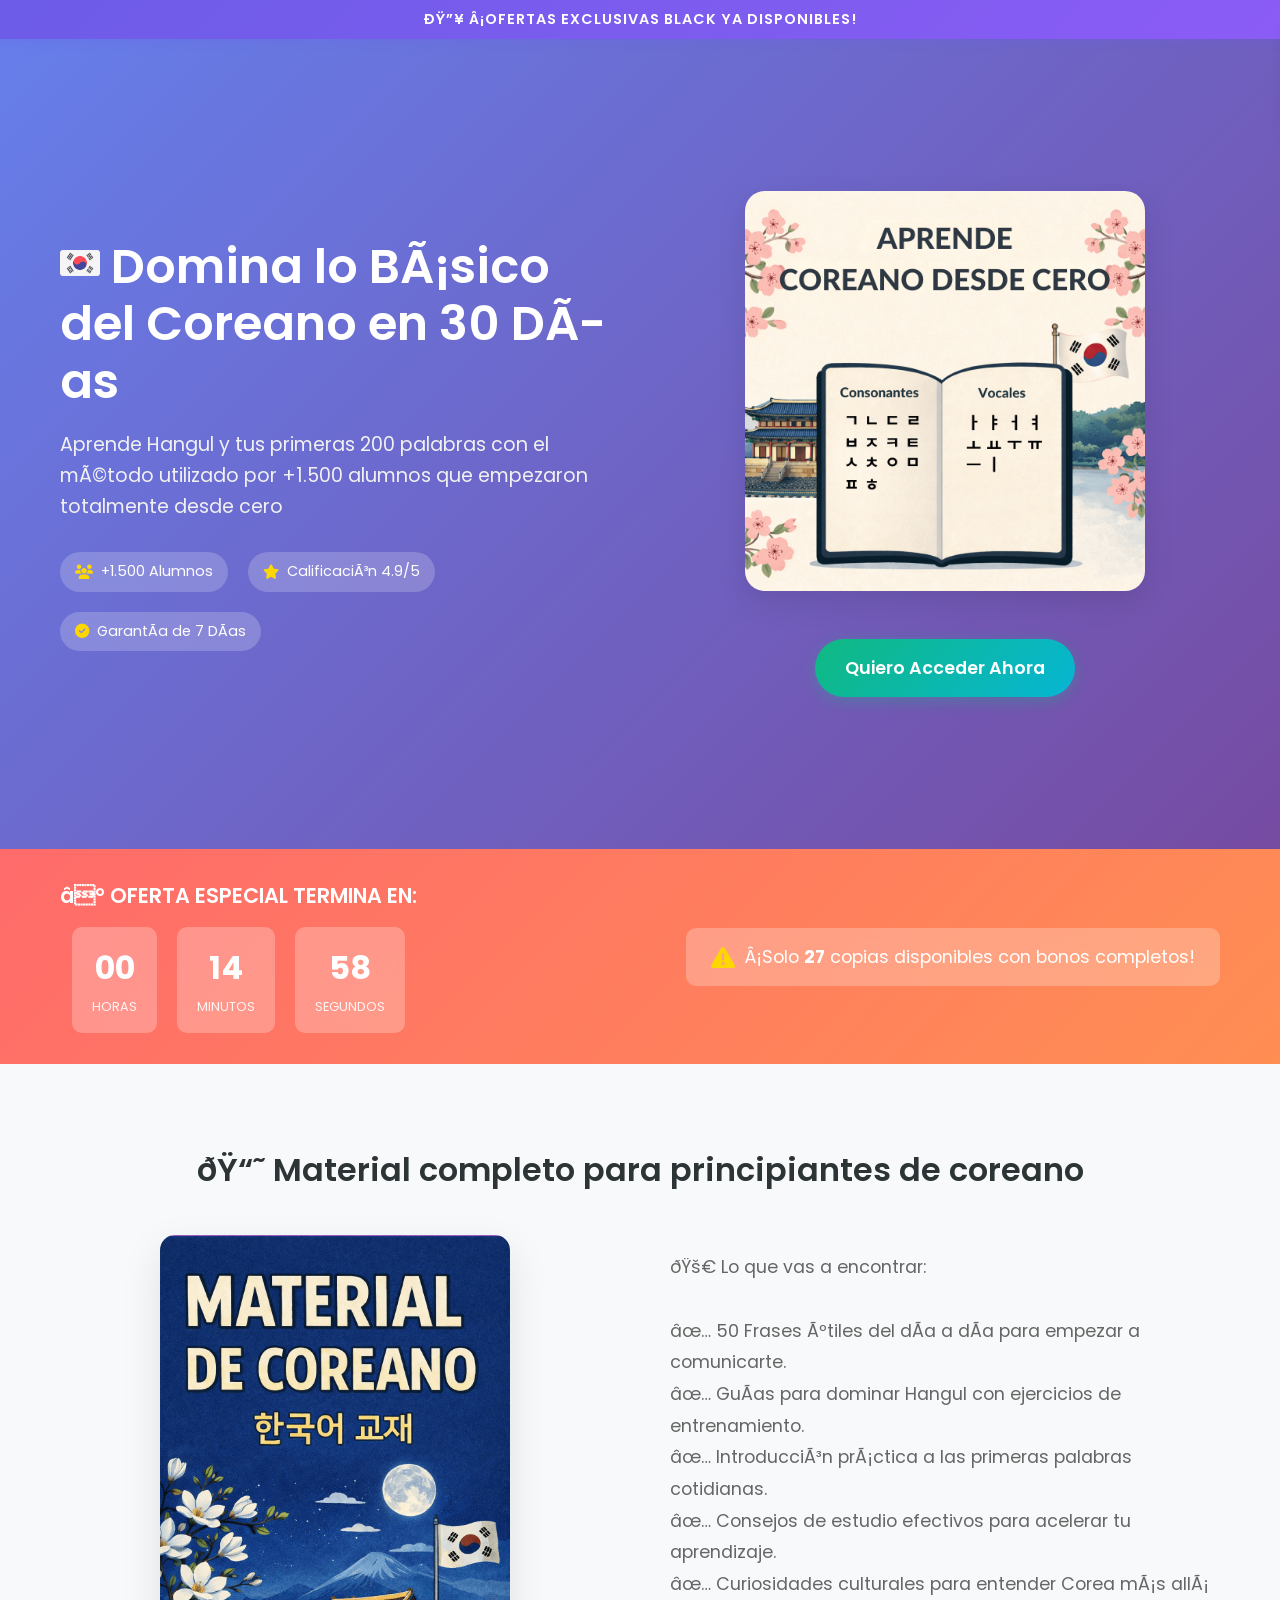
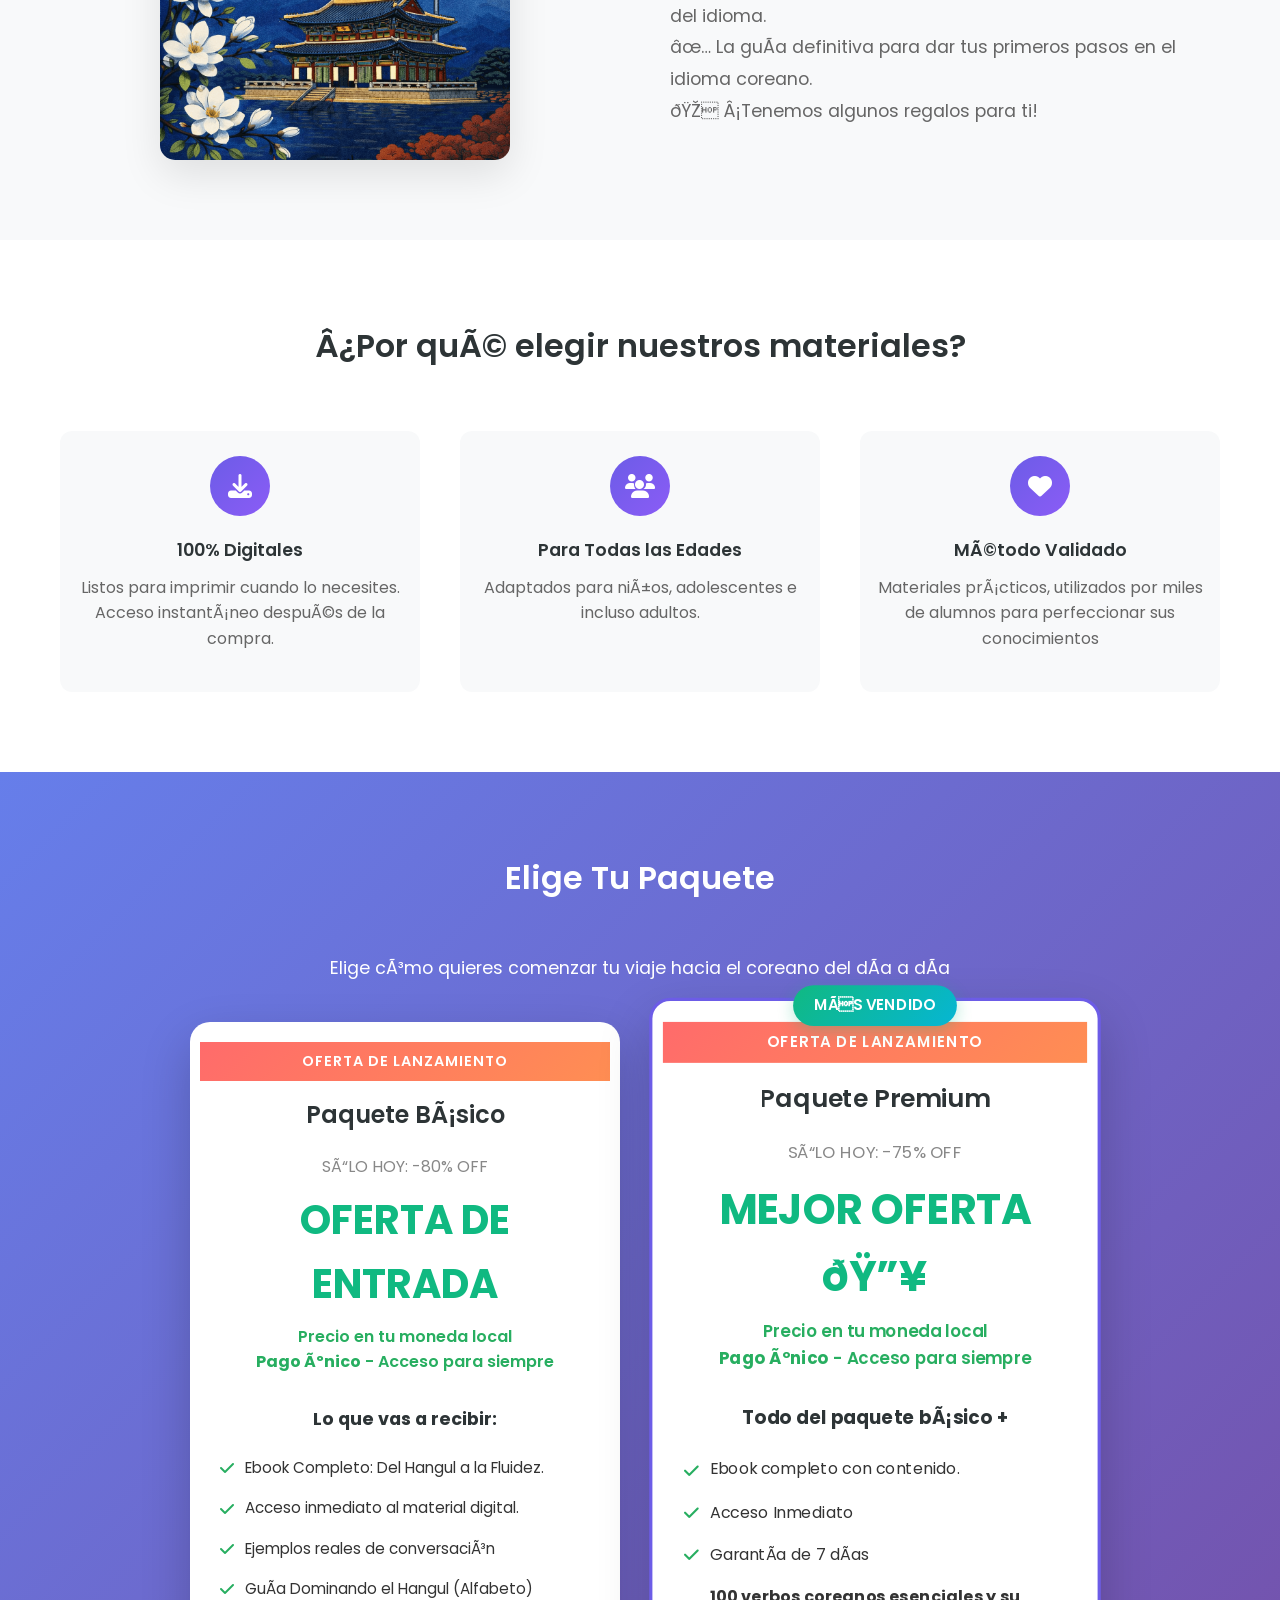
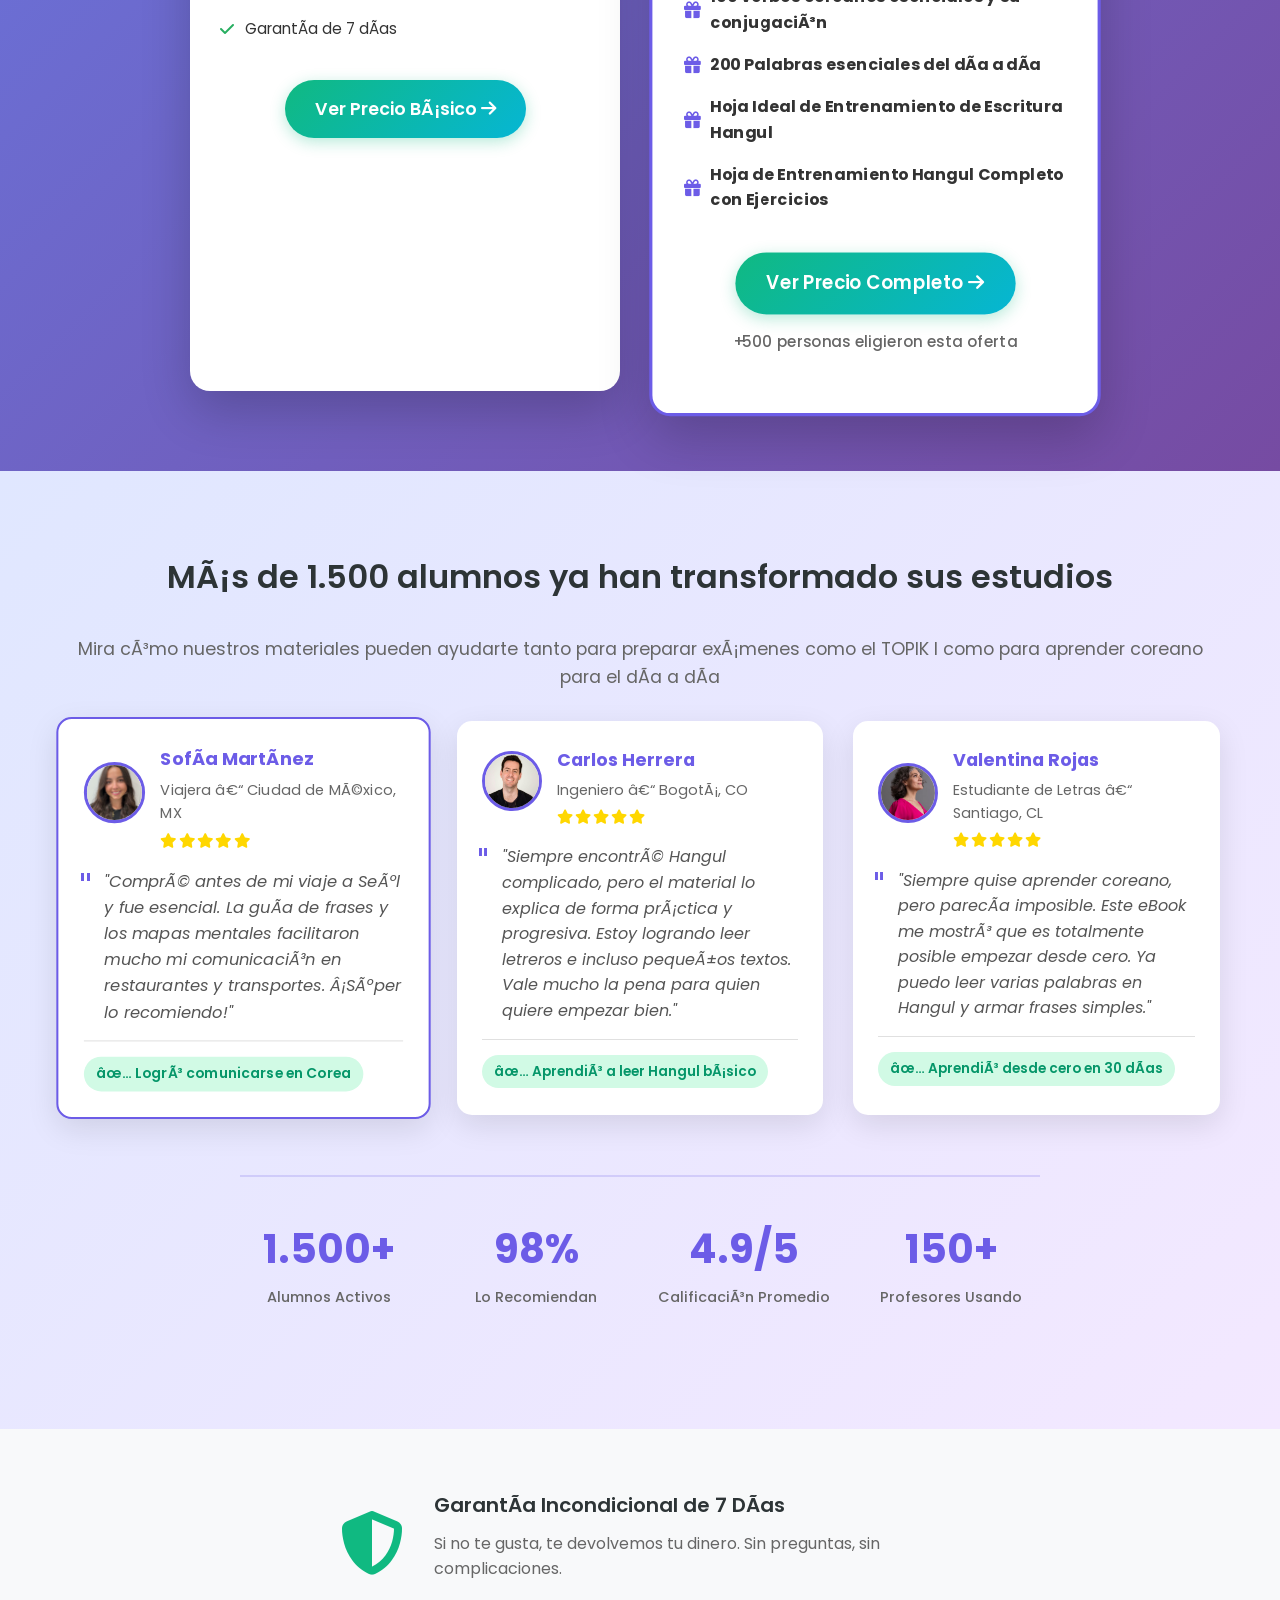
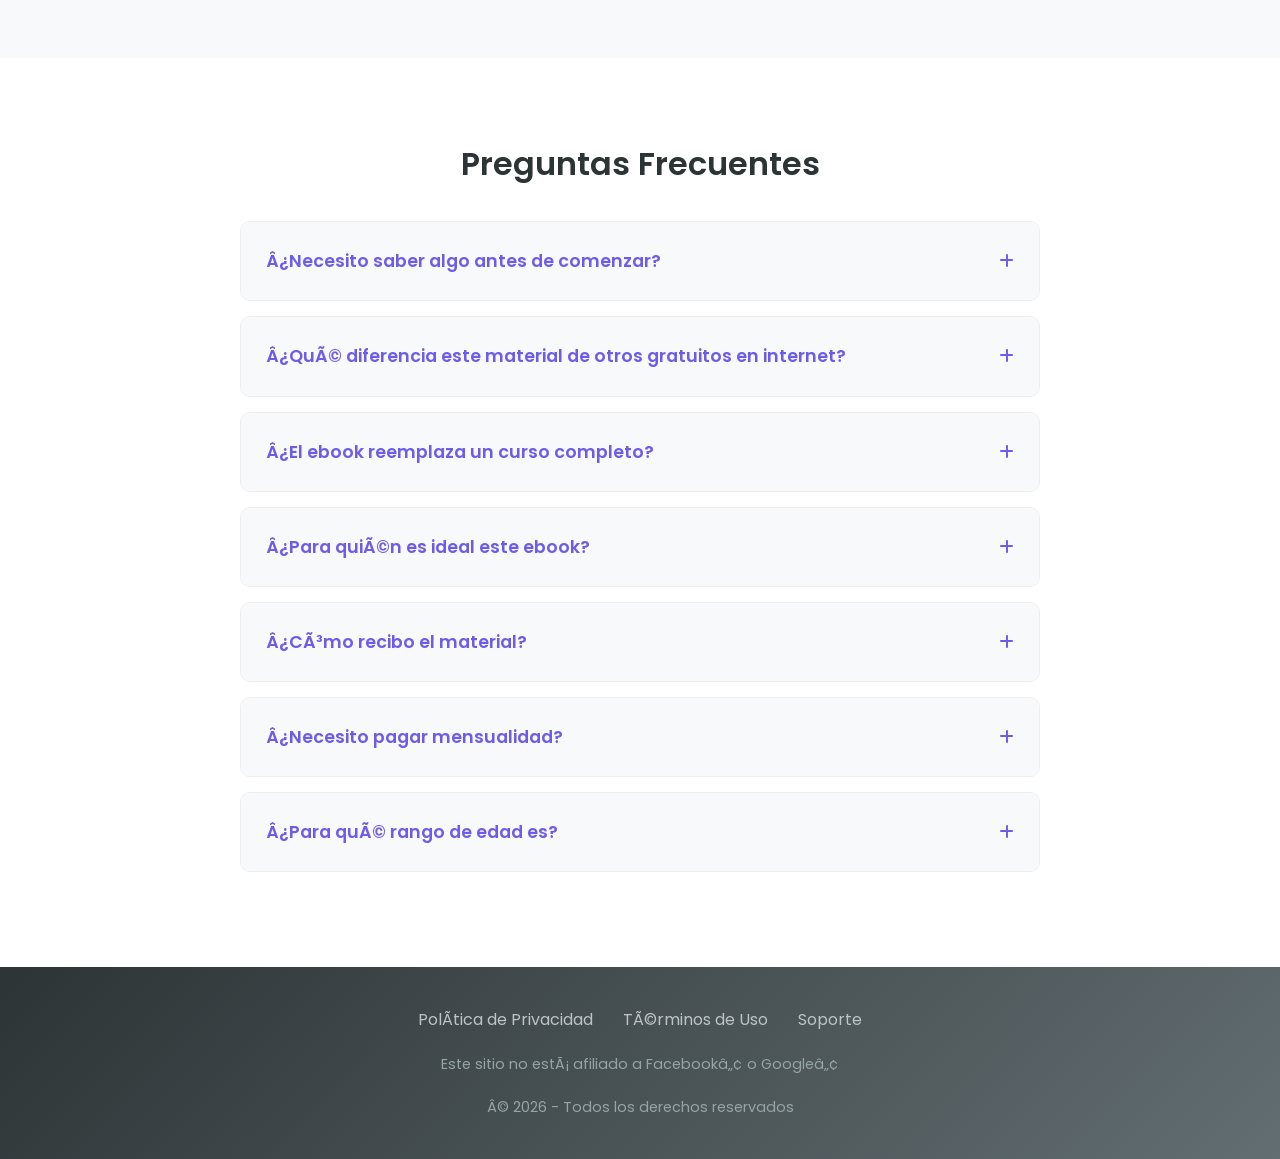
==== commit 264b0249: "correção de erros" ====
--- a/es/index.html
+++ b/es/index.html
@@ -1,4 +1,4 @@
-<!DOCTYPE html><html lang="pt-BR">
+<!DOCTYPE html><html lang="es">
     <head>
     <script type="text/javascript">
     (function(c,l,a,r,i,t,y){
@@ -71,7 +71,7 @@
             <div class="hero-content">
                 <div class="hero-text">
                     <h1><img src="/images/bandeira.png" alt="Bandera de Corea del Sur - Ícono" style="width: 40px; height: 40px;"> Domina lo Básico del Coreano en 30 Días</h1>
-                    <p class="hero-subtitle">Aprende Hangul y tus primeras 200 palabras con el método utilizado por +1.500 alumnos que empezaron desde cero absoluto</p>
+                    <p class="hero-subtitle">Aprende Hangul y tus primeras 200 palabras con el método utilizado por +1.500 alumnos que empezaron totalmente desde cero</p>
                     <div class="hero-trust">
                         <div class="trust-badge">
                             <i class="fas fa-users"></i>
@@ -83,7 +83,7 @@
                         </div>
                         <div class="trust-badge">
                             <i class="fas fa-check-circle"></i>
-                            <span>Garantía 7 Días</span>
+                            <span>Garantía de 7 Días</span>
                         </div>
                         <div class="trust-badge">
                             <i class="fas fa-bolt"></i>
@@ -122,7 +122,7 @@
                 </div>
                 <div class="urgency-warning">
                     <i class="fas fa-exclamation-triangle"></i>
-                    <span>¡Solo <strong id="stock-count">27</strong> lugares disponibles con bonos completos!</span>
+                    <span>¡Solo <strong id="stock-count">27</strong> copias disponibles con bonos completos!</span>
                 </div>
             </div>
         </div>
@@ -137,7 +137,7 @@
                     <a href="#oferta"><img src="/es/images/coreanoes.png" alt="Material completo para aprender coreano" class="mockup-img" style="cursor: pointer;"></a>
                 </div>
                 <div class="product-description">
-                    <p>🚀 Lo que vas a encontrar:<br><br>✅ 50 Frases útiles del día a día para empezar a comunicarte.<br>✅ Guías para dominar Hangul con ejercicios de entrenamiento.<br>✅ Introducción práctica a las primeras palabras cotidianas.<br>✅ Consejos de estudio efectivos para acelerar tu aprendizaje.<br>✅ Curiosidades culturales para entender Corea más allá del idioma.<br>✅ Todo en un Ebook muy completo para cualquier nivel del idioma coreano<br>🎁 ¡Tenemos algunos regalos para ti!</p>
+                    <p>🚀 Lo que vas a encontrar:<br><br>✅ 50 Frases útiles del día a día para empezar a comunicarte.<br>✅ Guías para dominar Hangul con ejercicios de entrenamiento.<br>✅ Introducción práctica a las primeras palabras cotidianas.<br>✅ Consejos de estudio efectivos para acelerar tu aprendizaje.<br>✅ Curiosidades culturales para entender Corea más allá del idioma.<br>✅ La guía definitiva para dar tus primeros pasos en el idioma coreano.<br>🎁 ¡Tenemos algunos regalos para ti!</p>
                 </div>
             </div>
         </div>
@@ -195,7 +195,7 @@
                         <ul>
                             <li><i class="fas fa-check"></i> Ebook Completo: Del Hangul a la Fluidez.</li>
                             <li><i class="fas fa-check"></i> Acceso inmediato al material digital.</li>
-                            <li><i class="fas fa-check"></i> Referencias de textos incluidos en el material</li>
+                            <li><i class="fas fa-check"></i> Ejemplos reales de conversación</li>
                             <li><i class="fas fa-check"></i> Guía Dominando el Hangul (Alfabeto)</li>
                             <li><i class="fas fa-check"></i> Garantía de 7 días</li>
                         </ul>
@@ -226,7 +226,7 @@
                             <li><i class="fas fa-check"></i> Ebook completo con contenido.</li>
                             <li><i class="fas fa-check"></i> Acceso Inmediato</li>
                             <li><i class="fas fa-check"></i> Garantía de 7 días</li>
-                            <li><i class="fas fa-gift"></i> <strong>100 verbos coreanos más utilizados y sus formas de escribir</strong></li>
+                            <li><i class="fas fa-gift"></i> <strong>100 verbos coreanos esenciales y su conjugación</strong></li>
                             <li><i class="fas fa-gift"></i> <strong>200 Palabras esenciales del día a día</strong></li>
                             <li><i class="fas fa-gift"></i> <strong>Hoja Ideal de Entrenamiento de Escritura Hangul</strong></li>
                             <li><i class="fas fa-gift"></i> <strong>Hoja de Entrenamiento Hangul Completo con Ejercicios</strong></li>
@@ -318,7 +318,7 @@
                     <div class="testimonial-content">
                         <p>"Siempre quise aprender coreano, pero parecía imposible. Este eBook me mostró que es totalmente posible empezar desde cero. Ya puedo leer varias palabras en Hangul y armar frases simples."</p>
                         <div class="testimonial-result">
-                            <span class="result-badge">✅ Salió del cero en 30 días</span>
+                            <span class="result-badge">✅ Aprendió desde cero en 30 días</span>
                         </div>
                     </div>
                 </div>
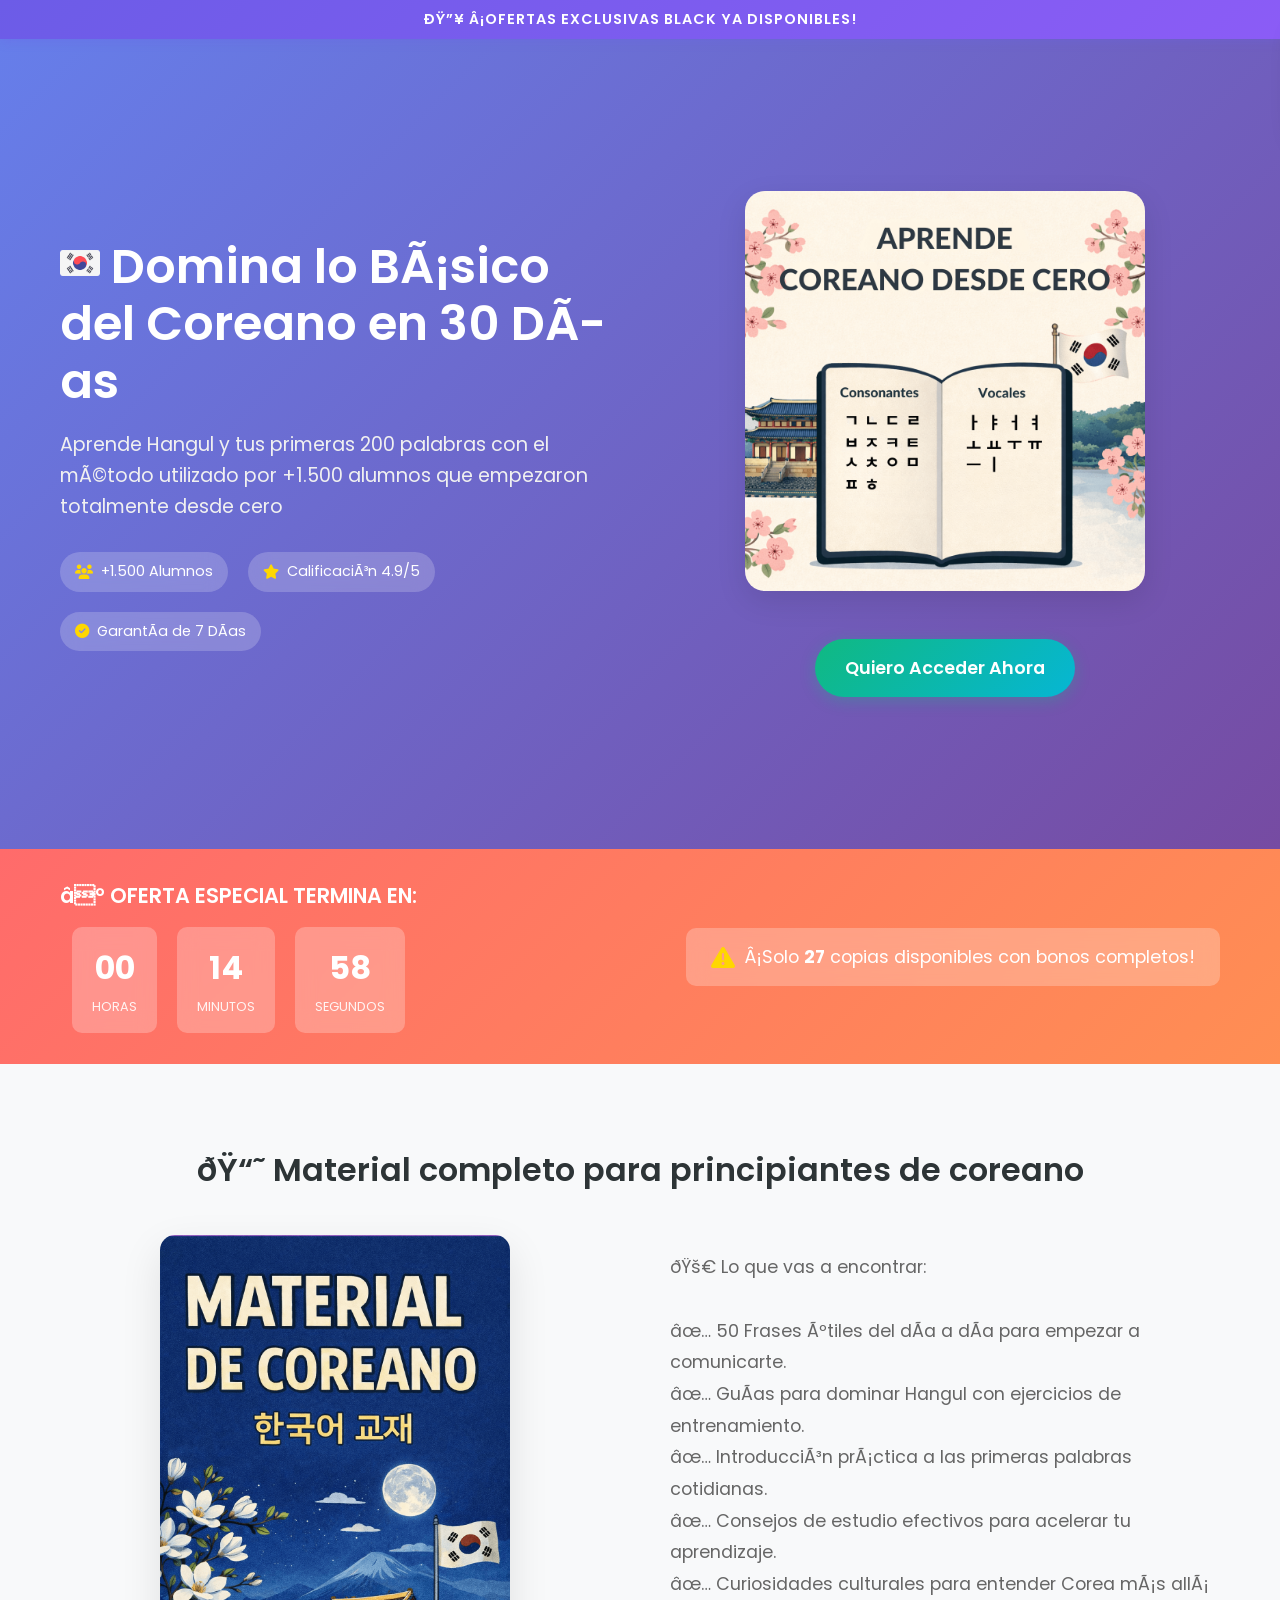
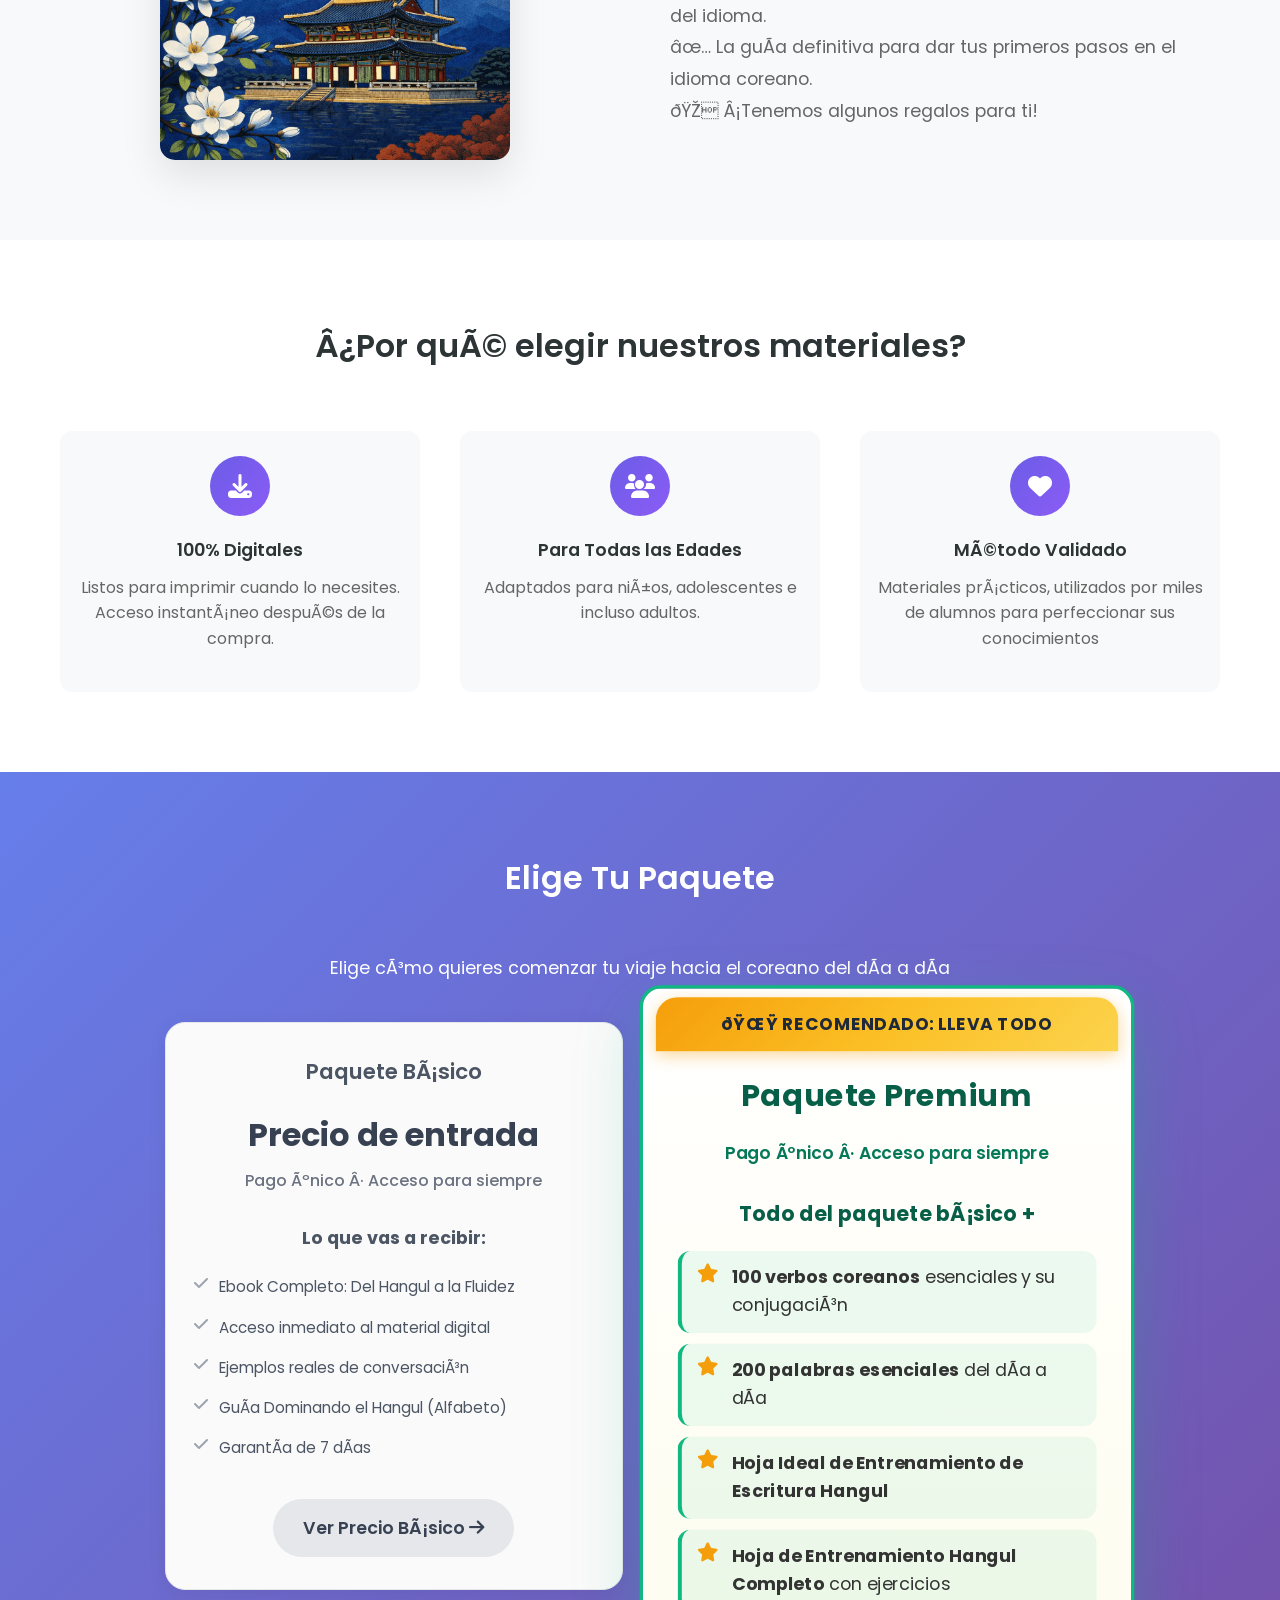
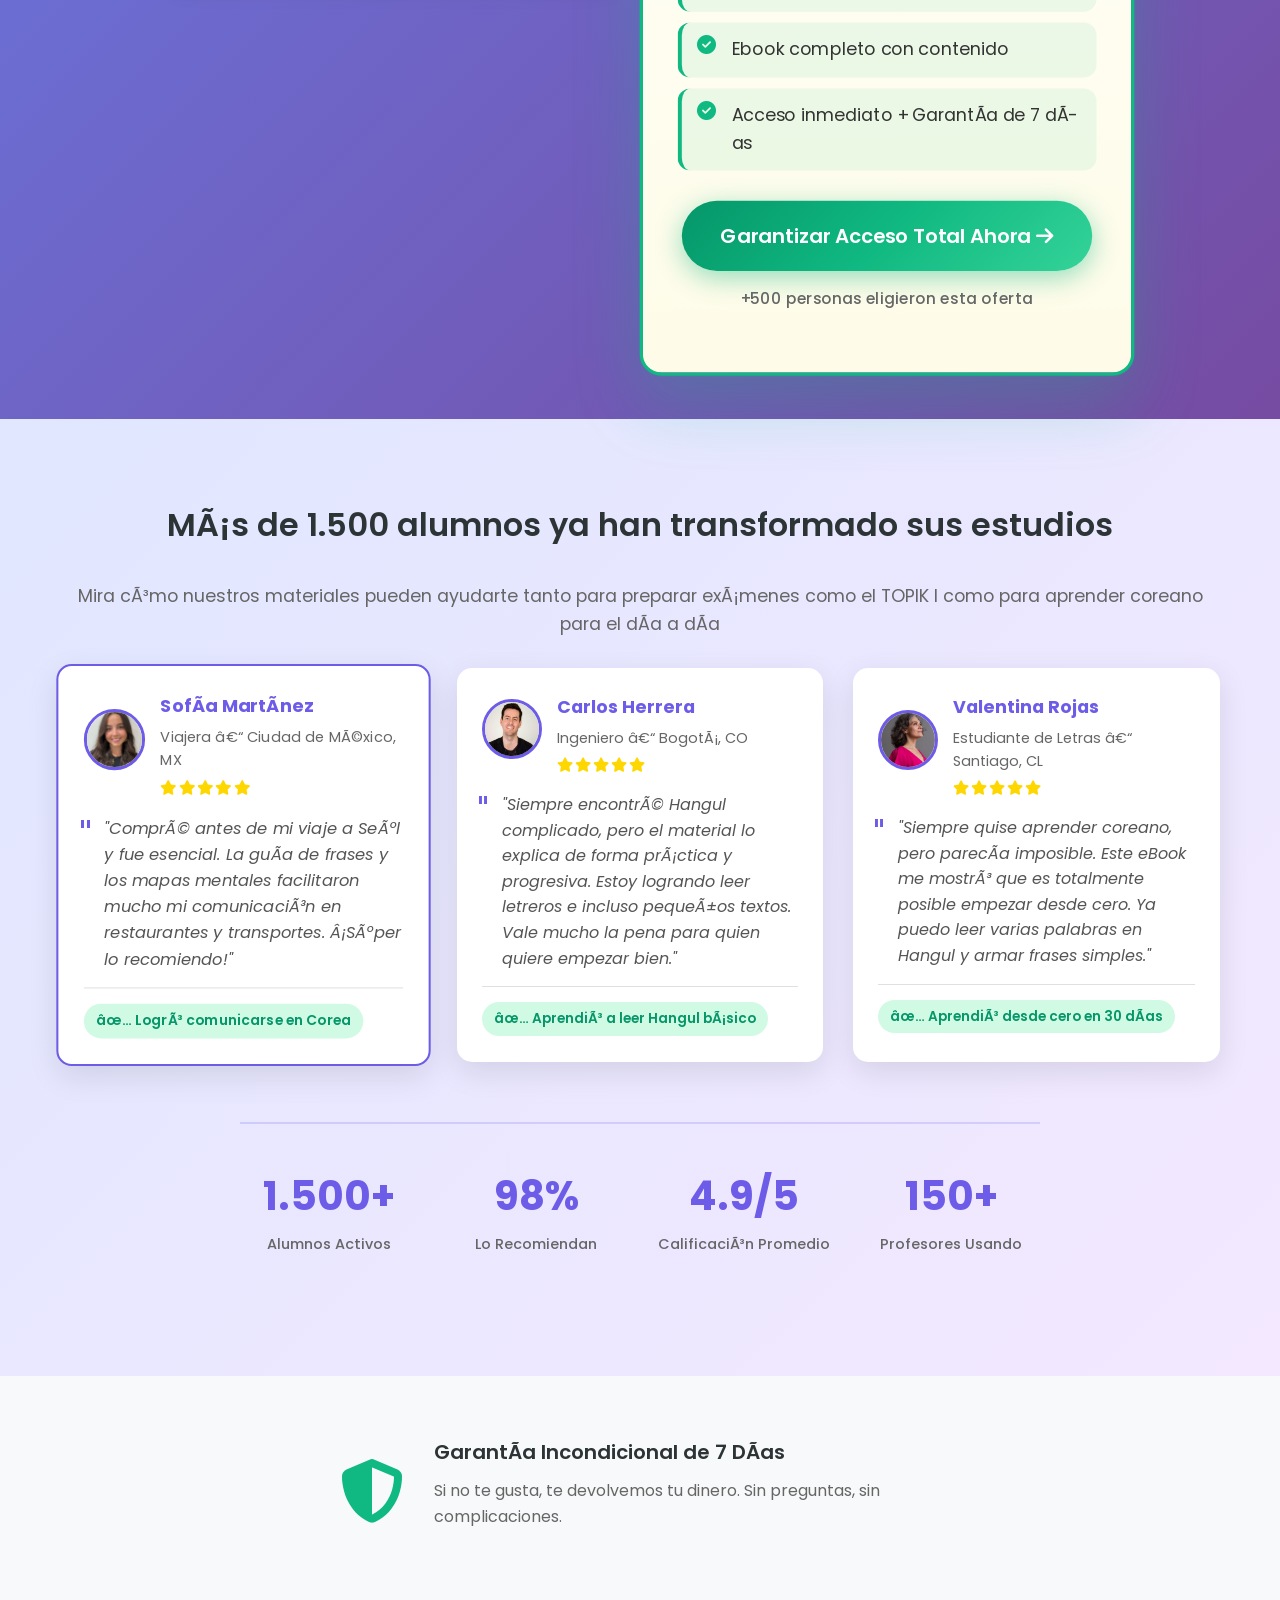
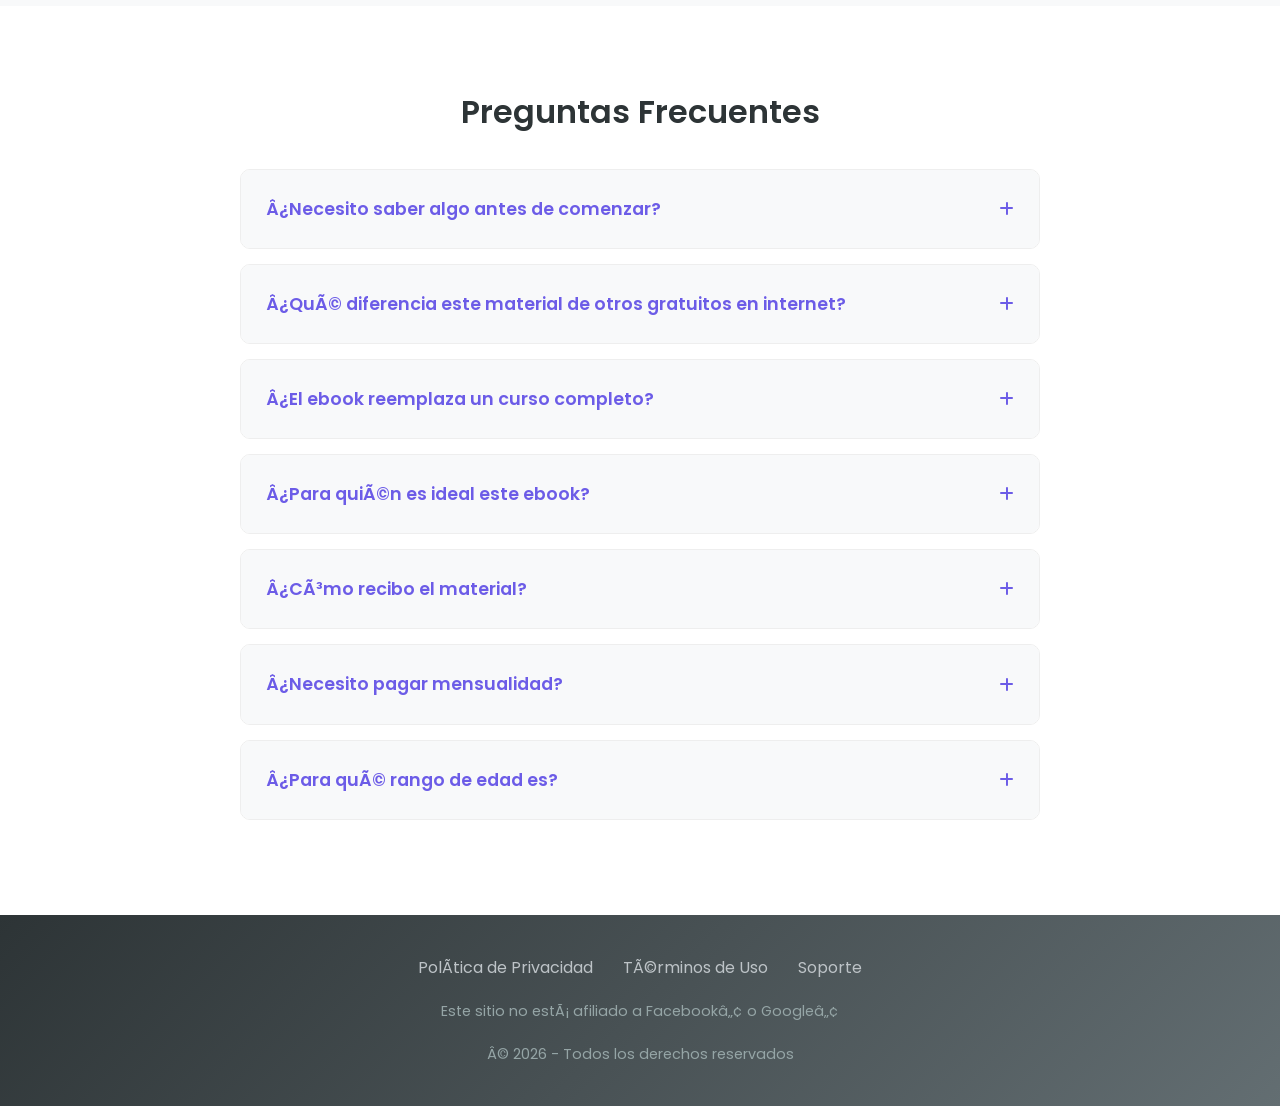
==== commit db1198c5: "Mudança visual latam" ====
--- a/es/index.html
+++ b/es/index.html
@@ -181,59 +181,48 @@
             <div class="offers-grid">
                 <!-- Basic Package -->
                 <div class="offer-card basic">
-                    <div class="black-friday-banner">
-                        <span>OFERTA DE LANZAMIENTO</span>
-                    </div>
                     <h3>Paquete Básico</h3>
                     <div class="pricing">
-                        <span class="old-price">SÓLO HOY: -80% OFF</span>
-                        <span class="new-price">OFERTA DE ENTRADA</span>
-                        <span class="price-per-day">Precio en tu moneda local<br><strong>Pago único</strong> - Acceso para siempre</span>
+                        <span class="new-price">Precio de entrada</span>
+                        <span class="price-per-day">Pago único · Acceso para siempre</span>
                     </div>
                     <div class="features-list">
                         <h4>Lo que vas a recibir:</h4>
                         <ul>
-                            <li><i class="fas fa-check"></i> Ebook Completo: Del Hangul a la Fluidez.</li>
-                            <li><i class="fas fa-check"></i> Acceso inmediato al material digital.</li>
-                            <li><i class="fas fa-check"></i> Ejemplos reales de conversación</li>
-                            <li><i class="fas fa-check"></i> Guía Dominando el Hangul (Alfabeto)</li>
-                            <li><i class="fas fa-check"></i> Garantía de 7 días</li>
+                            <li><i class="fas fa-check"></i><span class="feature-text">Ebook Completo: Del Hangul a la Fluidez</span></li>
+                            <li><i class="fas fa-check"></i><span class="feature-text">Acceso inmediato al material digital</span></li>
+                            <li><i class="fas fa-check"></i><span class="feature-text">Ejemplos reales de conversación</span></li>
+                            <li><i class="fas fa-check"></i><span class="feature-text">Guía Dominando el Hangul (Alfabeto)</span></li>
+                            <li><i class="fas fa-check"></i><span class="feature-text">Garantía de 7 días</span></li>
                         </ul>
                     </div>
-                    <a href="https://pay.hotmart.com/P103895910J?checkoutMode=10" class="cta-button primary">
+                    <a href="https://pay.hotmart.com/P103895910J?checkoutMode=10" class="cta-button basic-cta">
                         Ver Precio Básico <i class="fas fa-arrow-right"></i>
                     </a>
                 </div>
 
                 <!-- Premium Package -->
                 <div class="offer-card premium">
-                    <div class="black-friday-banner">
-                        <span>OFERTA DE LANZAMIENTO</span>
-                    </div>
-                    <div class="bestseller-badge">
-                        <span>MÁS VENDIDO</span>
+                    <div class="recommended-banner">
+                        <span>🌟 RECOMENDADO: LLEVA TODO</span>
                     </div>
                     <h3>Paquete Premium</h3>
                     <div class="pricing">
-                        <span class="old-price">SÓLO HOY: -75% OFF</span>
-                        <span class="new-price">MEJOR OFERTA 🔥</span>
-                        <span class="price-per-day">Precio en tu moneda local
-                            <br><strong>Pago único</strong> - Acceso para siempre</span>
-                    </div>
-                    <div class="features-list">
+                        <span class="price-per-day">Pago único · Acceso para siempre</span>
+                    </div>
+                    <div class="features-list features-premium">
                         <h4>Todo del paquete básico +</h4>
                         <ul>
-                            <li><i class="fas fa-check"></i> Ebook completo con contenido.</li>
-                            <li><i class="fas fa-check"></i> Acceso Inmediato</li>
-                            <li><i class="fas fa-check"></i> Garantía de 7 días</li>
-                            <li><i class="fas fa-gift"></i> <strong>100 verbos coreanos esenciales y su conjugación</strong></li>
-                            <li><i class="fas fa-gift"></i> <strong>200 Palabras esenciales del día a día</strong></li>
-                            <li><i class="fas fa-gift"></i> <strong>Hoja Ideal de Entrenamiento de Escritura Hangul</strong></li>
-                            <li><i class="fas fa-gift"></i> <strong>Hoja de Entrenamiento Hangul Completo con Ejercicios</strong></li>
+                            <li><i class="fas fa-star"></i><span class="feature-text"><strong>100 verbos coreanos</strong> esenciales y su conjugación</span></li>
+                            <li><i class="fas fa-star"></i><span class="feature-text"><strong>200 palabras esenciales</strong> del día a día</span></li>
+                            <li><i class="fas fa-star"></i><span class="feature-text"><strong>Hoja Ideal de Entrenamiento de Escritura Hangul</strong></span></li>
+                            <li><i class="fas fa-star"></i><span class="feature-text"><strong>Hoja de Entrenamiento Hangul Completo</strong> con ejercicios</span></li>
+                            <li><i class="fas fa-check-circle"></i><span class="feature-text">Ebook completo con contenido</span></li>
+                            <li><i class="fas fa-check-circle"></i><span class="feature-text">Acceso inmediato + Garantía de 7 días</span></li>
                         </ul>
                     </div>
                     <a href="https://pay.hotmart.com/R103909217A?checkoutMode=10" class="cta-button primary premium-btn">
-                        Ver Precio Completo <i class="fas fa-arrow-right"></i>
+                        Garantizar Acceso Total Ahora <i class="fas fa-arrow-right"></i>
                     </a>
                     <p class="social-proof">+500 personas eligieron esta oferta</p>
                 </div>
--- a/es/css/styles.css
+++ b/es/css/styles.css
@@ -529,19 +529,21 @@
     background: linear-gradient(135deg, #667EEA 0%, #764BA2 100%);
 }
 
-.black-friday-banner {
-    background: linear-gradient(135deg, #FF6B6B, #FF8E53);
-    color: #fff;
-    text-align: center;
-    padding: 8px 15px;
-    margin: -20px -20px 15px -20px;
-    font-size: 0.9rem;
-    font-weight: 600;
-    text-transform: uppercase;
-    letter-spacing: 1px;
-}
-
-.black-friday-banner span {
+/* Faixa recomendado - Pacote Premium */
+.recommended-banner {
+    background: linear-gradient(135deg, #F59E0B 0%, #FBBF24 50%, #FCD34D 100%);
+    color: #1f2937;
+    text-align: center;
+    padding: 12px 20px;
+    margin: -20px -20px 20px -20px;
+    border-radius: 20px 20px 0 0;
+    font-size: 1rem;
+    font-weight: 700;
+    letter-spacing: 0.5px;
+    box-shadow: 0 4px 15px rgba(245, 158, 11, 0.4);
+}
+
+.recommended-banner span {
     display: inline-block;
 }
 
@@ -553,55 +555,209 @@
 
 .offers-grid {
     display: grid;
-    grid-template-columns: repeat(auto-fit, minmax(350px, 1fr));
-    gap: 40px;
-    max-width: 900px;
+    grid-template-columns: repeat(auto-fit, minmax(320px, 1fr));
+    gap: 35px;
+    max-width: 950px;
     margin: 0 auto;
+    align-items: start;
 }
 
 .offer-card {
-    background: #fff;
-    padding: 40px 30px;
     border-radius: 20px;
     text-align: center;
-    box-shadow: 0 20px 50px rgba(0, 0, 0, 0.2);
     position: relative;
-    transition: transform 0.3s ease;
-}
-
-.offer-card:hover {
-    transform: translateY(-5px);
-}
-
+    transition: transform 0.3s ease, box-shadow 0.3s ease;
+}
+
+/* Pacote Básico - visual simples e neutro */
+.offer-card.basic {
+    background: #fafafa;
+    padding: 32px 28px;
+    border: 1px solid #e5e7eb;
+    box-shadow: 0 4px 20px rgba(0, 0, 0, 0.06);
+}
+
+.offer-card.basic:hover {
+    transform: translateY(-3px);
+    box-shadow: 0 8px 25px rgba(0, 0, 0, 0.08);
+}
+
+.offer-card.basic h3 {
+    color: #4b5563;
+    font-size: 1.35rem;
+    font-weight: 600;
+}
+
+.offer-card.basic .new-price {
+    color: #374151;
+    font-size: 2rem;
+}
+
+.offer-card.basic .price-per-day {
+    color: #6b7280;
+    font-weight: 500;
+}
+
+.offer-card.basic .features-list li,
+.offer-card.basic .features-list h4 {
+    color: #4b5563;
+}
+
+.offer-card.basic .features-list li i {
+    color: #9ca3af;
+}
+
+.cta-button.basic-cta {
+    background: #e5e7eb;
+    color: #374151;
+    box-shadow: none;
+}
+
+.cta-button.basic-cta:hover {
+    background: #d1d5db;
+    color: #1f2937;
+    transform: translateY(-2px);
+}
+
+/* Pacote Premium - maior e mais vibrante */
 .offer-card.premium {
-    border: 3px solid #6C5CE7;
-    transform: scale(1.05);
+    background: linear-gradient(180deg, #ffffff 0%, #fefce8 100%);
+    padding: 28px 32px 40px;
+    border: 3px solid #10B981;
+    box-shadow: 0 25px 60px rgba(16, 185, 129, 0.25), 0 0 0 1px rgba(16, 185, 129, 0.1);
+    transform: scale(1.08);
 }
 
 .offer-card.premium:hover {
-    transform: scale(1.05) translateY(-5px);
-}
-
-.bestseller-badge {
-    position: absolute;
-    top: -15px;
-    left: 50%;
-    transform: translateX(-50%);
-    background: linear-gradient(135deg, #10B981, #06B6D4);
-    color: #fff;
-    padding: 8px 20px;
-    border-radius: 20px;
+    transform: scale(1.08) translateY(-8px);
+    box-shadow: 0 30px 70px rgba(16, 185, 129, 0.3), 0 0 0 1px rgba(16, 185, 129, 0.15);
+}
+
+.offer-card.premium h3 {
+    color: #065f46;
+    font-size: 1.75rem;
+    font-weight: 700;
+    margin-bottom: 18px;
+}
+
+.offer-card.premium .pricing {
+    margin: 18px 0 28px;
+}
+
+.offer-card.premium .pricing-anchor .old-price {
+    font-size: 1.15rem;
+    color: #6b7280;
+    text-decoration: line-through;
+    display: block;
+    margin-bottom: 4px;
+}
+
+.offer-card.premium .new-price {
+    font-size: 3rem;
+    color: #059669;
+    font-weight: 800;
+    display: block;
+    text-shadow: 0 2px 4px rgba(5, 150, 105, 0.2);
+}
+
+.offer-card.premium .price-per-day {
+    color: #047857;
     font-weight: 600;
-    font-size: 0.9rem;
-    box-shadow: 0 4px 15px rgba(16, 185, 129, 0.3);
-}
-
-.offer-card h3 {
+    margin-top: 6px;
+}
+
+/* Lista de benefícios mais chamativa - Premium */
+.features-list {
+    text-align: left;
+    margin: 30px 0;
+}
+
+.features-list.features-premium {
+    margin: 24px 0 28px;
+}
+
+.features-list.features-premium h4 {
+    color: #065f46;
+    font-size: 1.2rem;
+    font-weight: 700;
+    margin-bottom: 18px;
+    text-align: center;
+}
+
+.features-list.features-premium ul {
+    list-style: none;
+    padding: 0;
+}
+
+.features-list.features-premium li {
+    padding: 12px 14px;
+    font-size: 1.02rem;
+    display: flex;
+    align-items: flex-start;
+    gap: 12px;
+    background: rgba(16, 185, 129, 0.08);
+    border-radius: 12px;
+    margin-bottom: 10px;
+    border-left: 4px solid #10B981;
+    overflow-wrap: break-word;
+    word-wrap: break-word;
+    word-break: break-word;
+}
+
+.features-list.features-premium li i {
+    flex-shrink: 0;
+    margin-right: 0;
+}
+
+.features-list.features-premium li i {
+    font-size: 1.1rem;
+    color: #059669;
+    width: 20px;
+}
+
+.features-list.features-premium li i.fa-star {
+    color: #F59E0B;
+}
+
+.features-list.features-premium li i.fa-check-circle {
+    color: #10B981;
+}
+
+.features-list h4 {
     color: #2D3436;
-    margin-bottom: 20px;
-    font-size: 1.5rem;
-}
-
+    margin-bottom: 15px;
+    font-size: 1.1rem;
+    text-align: center;
+}
+
+.features-list ul {
+    list-style: none;
+    padding: 0;
+}
+
+.features-list .feature-text {
+    min-width: 0;
+    flex: 1;
+}
+
+.features-list li {
+    padding: 8px 0;
+    font-size: 0.95rem;
+    display: flex;
+    align-items: flex-start;
+    overflow-wrap: break-word;
+    word-wrap: break-word;
+    word-break: break-word;
+}
+
+.features-list li i {
+    font-size: 1rem;
+    color: #27ae60;
+    margin-right: 10px;
+    width: 15px;
+}
+
+/* Preço ancorado (genérico) */
 .pricing {
     margin: 20px 0 30px;
 }
@@ -609,6 +765,7 @@
 .old-price {
     font-size: 1rem;
     color: #888;
+    text-decoration: line-through;
     display: block;
     margin-bottom: 8px;
 }
@@ -628,48 +785,18 @@
     margin-top: 8px;
 }
 
-.features-list {
-    text-align: left;
-    margin: 30px 0;
-}
-
-.features-list h4 {
-    color: #2D3436;
-    margin-bottom: 15px;
-    font-size: 1.1rem;
-    text-align: center;
-}
-
-.features-list ul {
-    list-style: none;
-    padding: 0;
-}
-
-.features-list li {
-    padding: 8px 0;
-    font-size: 0.95rem;
-    display: flex;
-    align-items: center;
-}
-
-.features-list li i {
-    font-size: 1rem;
-    color: #27ae60;
-    margin-right: 10px;
-    width: 15px;
-}
-
-.features-list li i.fa-gift {
-    color: #6C5CE7;
-}
-
 .premium-btn {
-    background: linear-gradient(135deg, #10B981, #06B6D4);
+    background: linear-gradient(135deg, #059669 0%, #10B981 50%, #34D399 100%);
+    position: relative;
+    padding: 18px 36px;
+    font-size: 1.15rem;
+    box-shadow: 0 6px 25px rgba(16, 185, 129, 0.45);
     animation: pulse 2s infinite;
-    /* Force browser refresh */
-    position: relative;
-}
-
+}
+
+.premium-btn:hover {
+    box-shadow: 0 8px 30px rgba(16, 185, 129, 0.5);
+}
 
 .social-proof {
     margin-top: 15px;
@@ -869,7 +996,27 @@
     }
     
     .offer-card.premium:hover {
-        transform: translateY(-3px);
+        transform: translateY(-5px);
+    }
+    
+    .offer-card.premium .new-price {
+        font-size: 2.5rem;
+    }
+    
+    .recommended-banner {
+        font-size: 0.9rem;
+        padding: 10px 12px;
+    }
+    
+    .features-list.features-premium li {
+        padding: 10px 12px;
+        font-size: 0.95rem;
+    }
+    
+    .features-list li {
+        overflow-wrap: break-word;
+        word-wrap: break-word;
+        word-break: break-word;
     }
     
     .new-price {
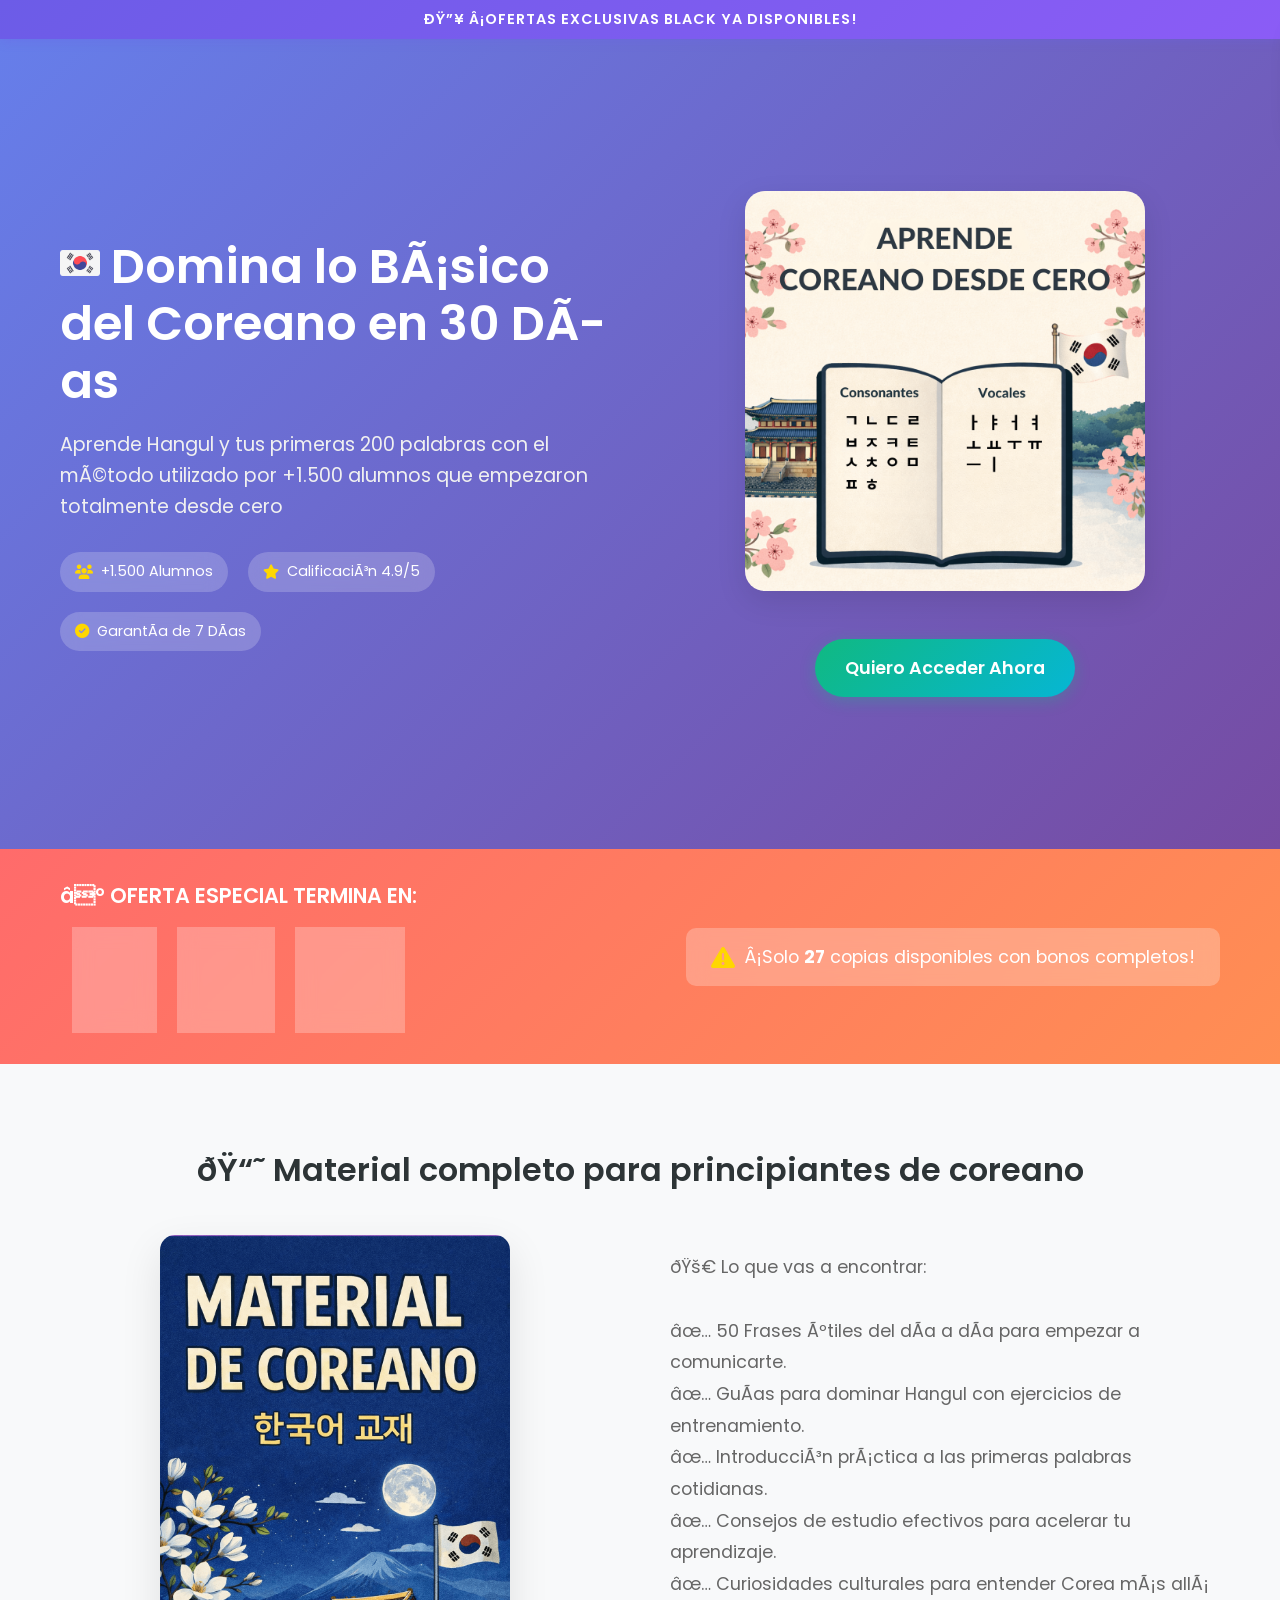
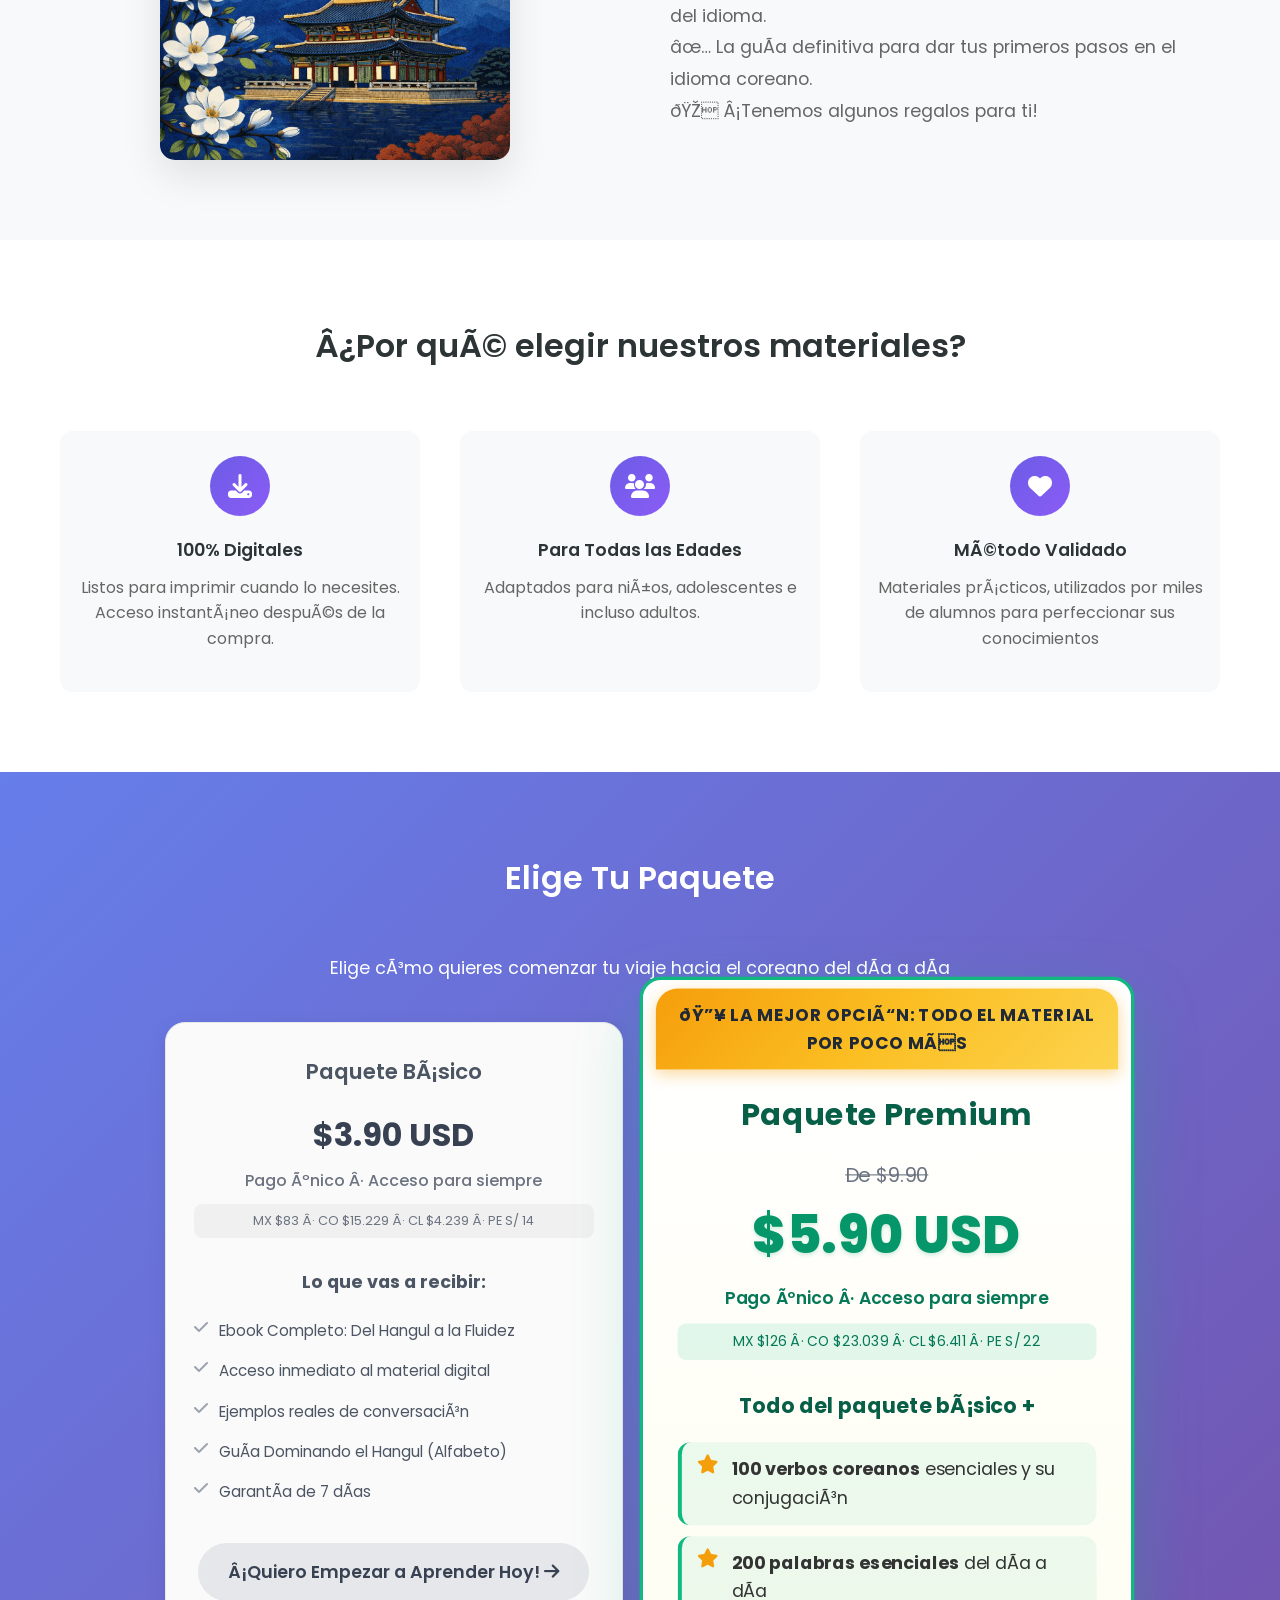
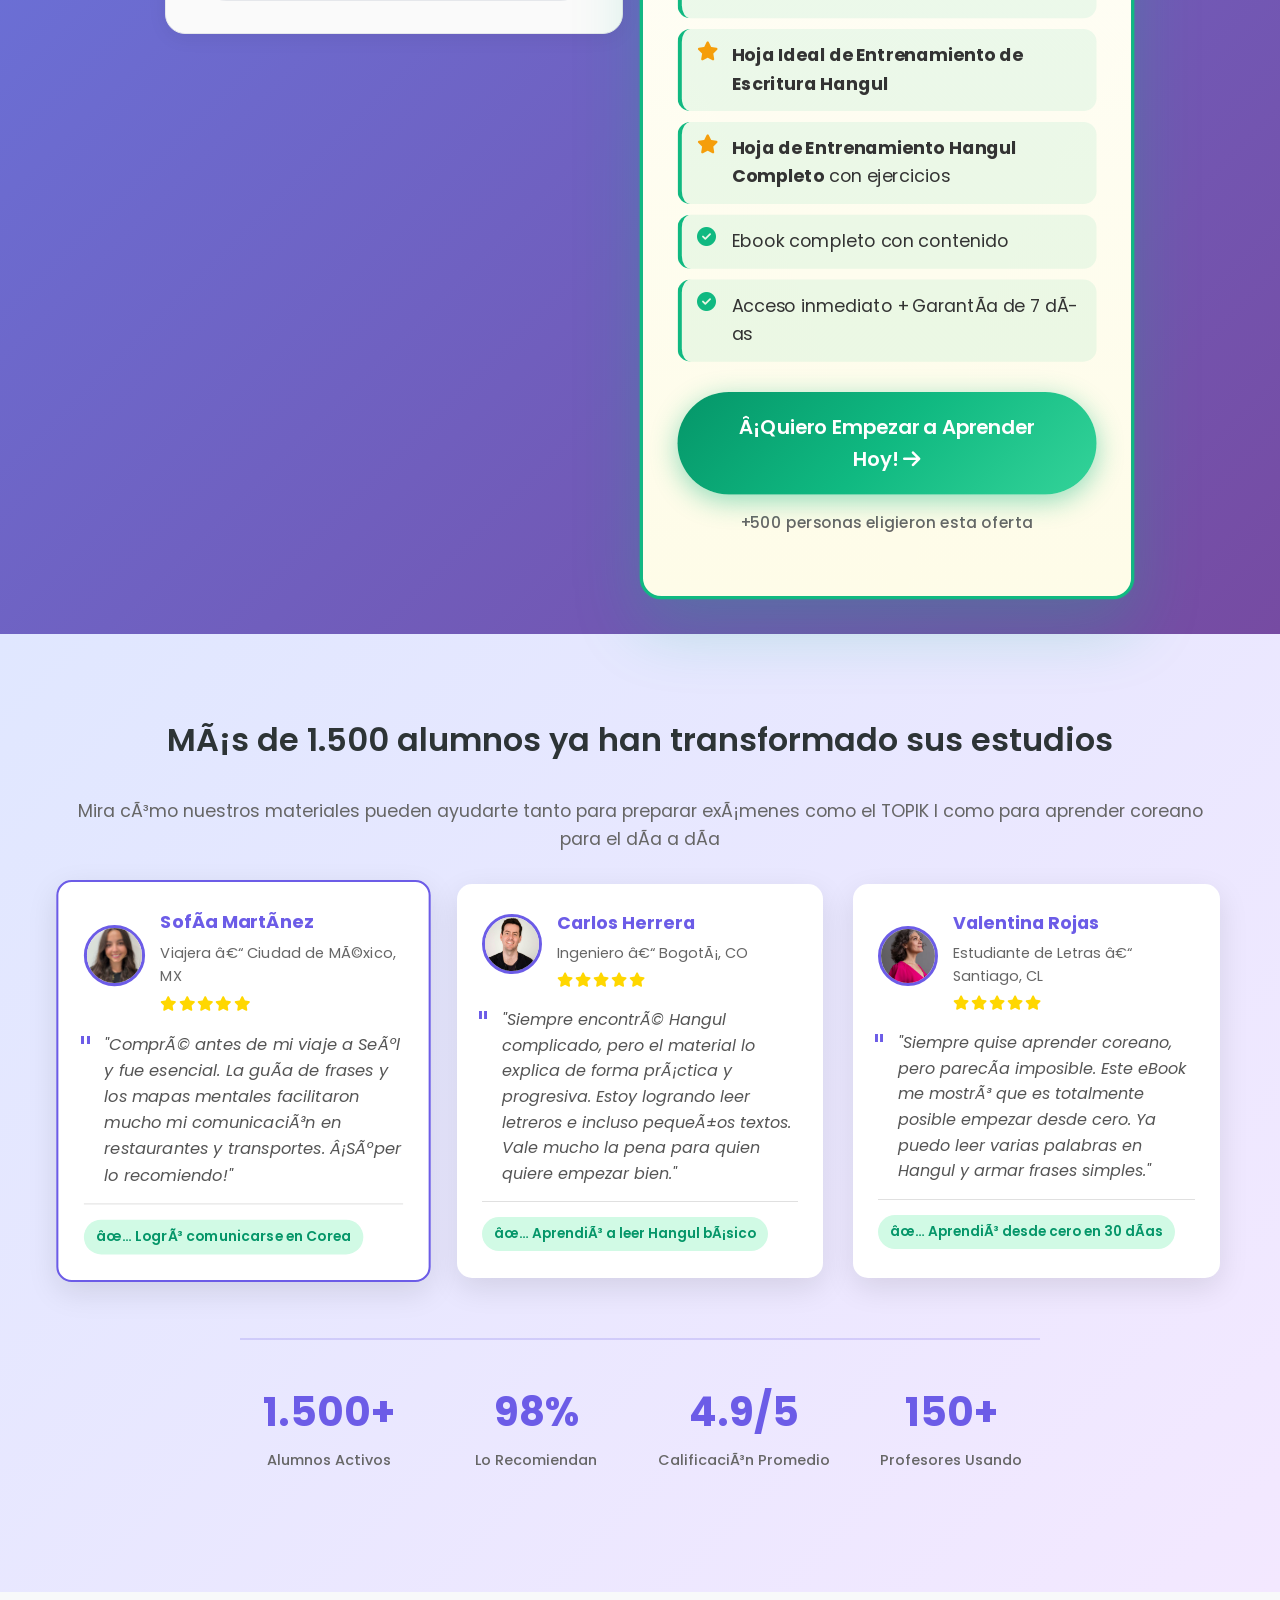
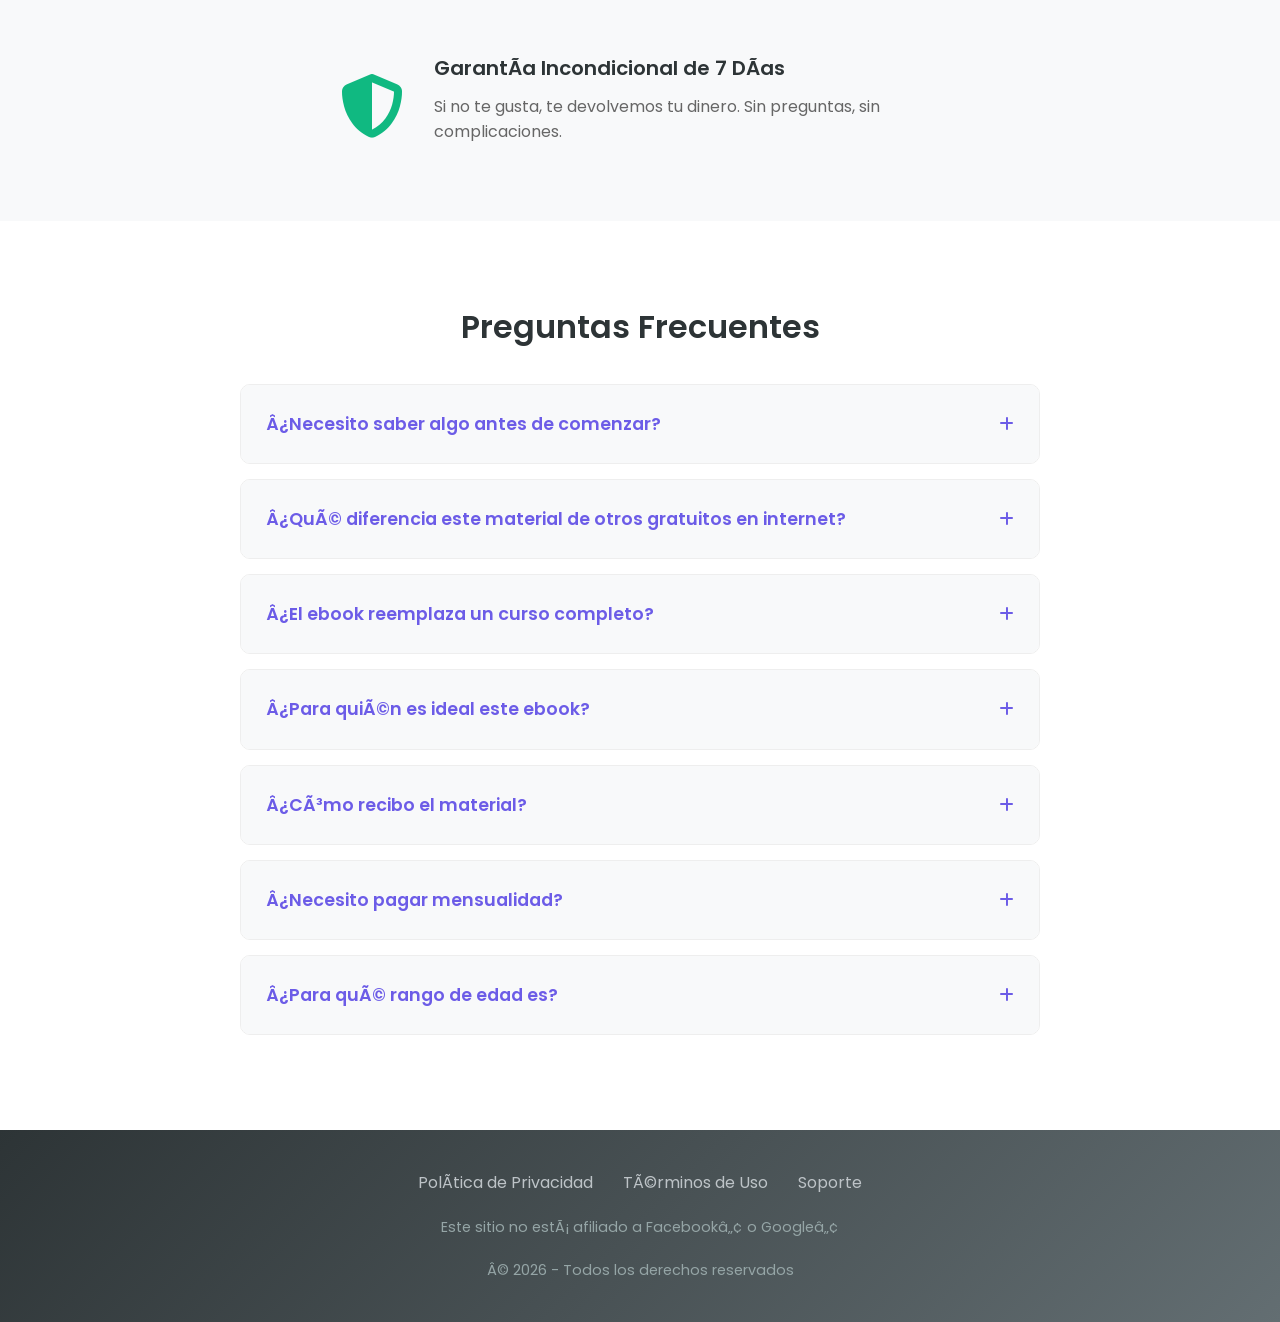
==== commit 291a62fa: "dólar na oferta" ====
--- a/es/index.html
+++ b/es/index.html
@@ -183,8 +183,11 @@
                 <div class="offer-card basic">
                     <h3>Paquete Básico</h3>
                     <div class="pricing">
-                        <span class="new-price">Precio de entrada</span>
+                        <span class="new-price">$3.90 USD</span>
                         <span class="price-per-day">Pago único · Acceso para siempre</span>
+                        <div class="price-conversion">
+                            <span>MX $83 · CO $15.229 · CL $4.239 · PE S/ 14</span>
+                        </div>
                     </div>
                     <div class="features-list">
                         <h4>Lo que vas a recibir:</h4>
@@ -197,18 +200,23 @@
                         </ul>
                     </div>
                     <a href="https://pay.hotmart.com/P103895910J?checkoutMode=10" class="cta-button basic-cta">
-                        Ver Precio Básico <i class="fas fa-arrow-right"></i>
+                        ¡Quiero Empezar a Aprender Hoy! <i class="fas fa-arrow-right"></i>
                     </a>
                 </div>
 
                 <!-- Premium Package -->
                 <div class="offer-card premium">
                     <div class="recommended-banner">
-                        <span>🌟 RECOMENDADO: LLEVA TODO</span>
+                        <span>🔥 LA MEJOR OPCIÓN: TODO EL MATERIAL POR POCO MÁS</span>
                     </div>
                     <h3>Paquete Premium</h3>
-                    <div class="pricing">
+                    <div class="pricing pricing-anchor">
+                        <span class="old-price">De $9.90</span>
+                        <span class="new-price">$5.90 USD</span>
                         <span class="price-per-day">Pago único · Acceso para siempre</span>
+                        <div class="price-conversion">
+                            <span>MX $126 · CO $23.039 · CL $6.411 · PE S/ 22</span>
+                        </div>
                     </div>
                     <div class="features-list features-premium">
                         <h4>Todo del paquete básico +</h4>
@@ -222,7 +230,7 @@
                         </ul>
                     </div>
                     <a href="https://pay.hotmart.com/R103909217A?checkoutMode=10" class="cta-button primary premium-btn">
-                        Garantizar Acceso Total Ahora <i class="fas fa-arrow-right"></i>
+                        ¡Quiero Empezar a Aprender Hoy! <i class="fas fa-arrow-right"></i>
                     </a>
                     <p class="social-proof">+500 personas eligieron esta oferta</p>
                 </div>
--- a/es/css/styles.css
+++ b/es/css/styles.css
@@ -783,6 +783,21 @@
     color: #27ae60;
     font-weight: 600;
     margin-top: 8px;
+}
+
+.price-conversion {
+    margin-top: 10px;
+    padding: 8px 12px;
+    background: rgba(0,0,0,0.04);
+    border-radius: 8px;
+    font-size: 0.8rem;
+    color: #6b7280;
+    line-height: 1.4;
+}
+
+.offer-card.premium .price-conversion {
+    background: rgba(16, 185, 129, 0.12);
+    color: #047857;
 }
 
 .premium-btn {
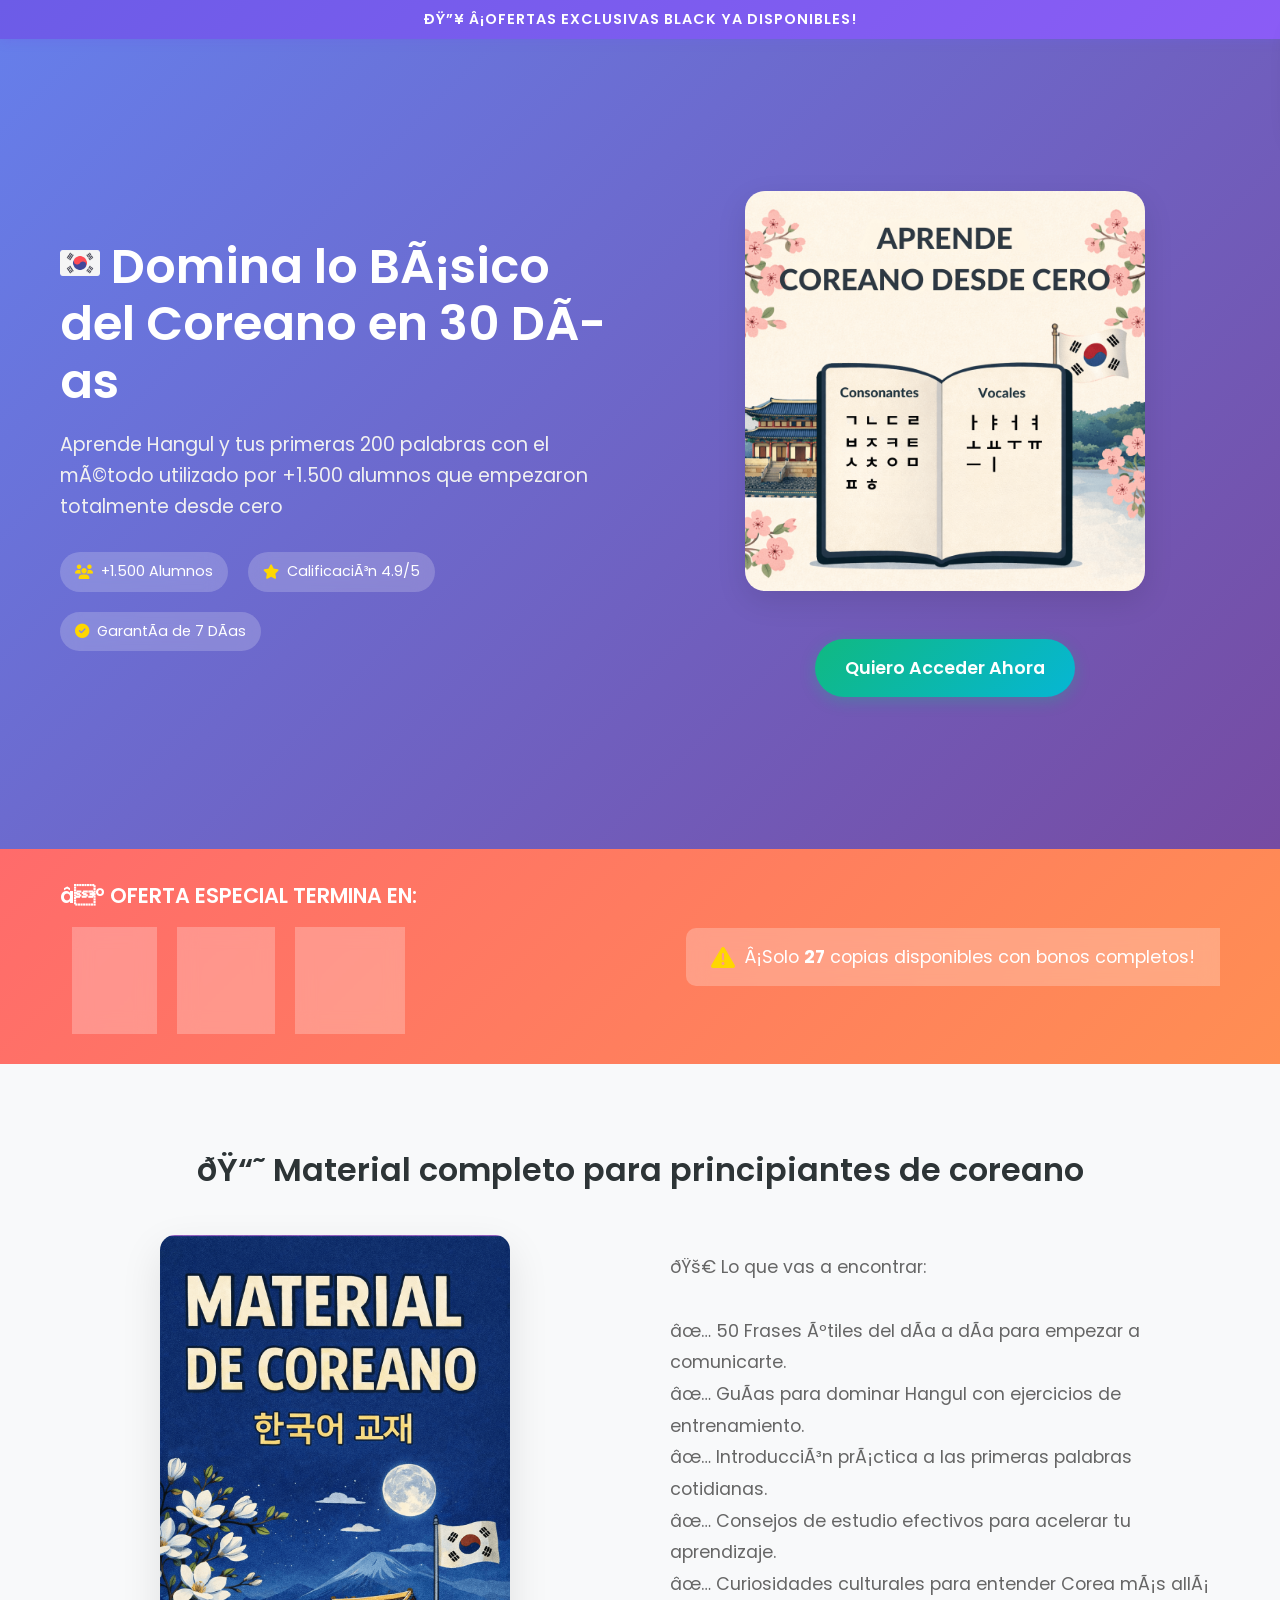
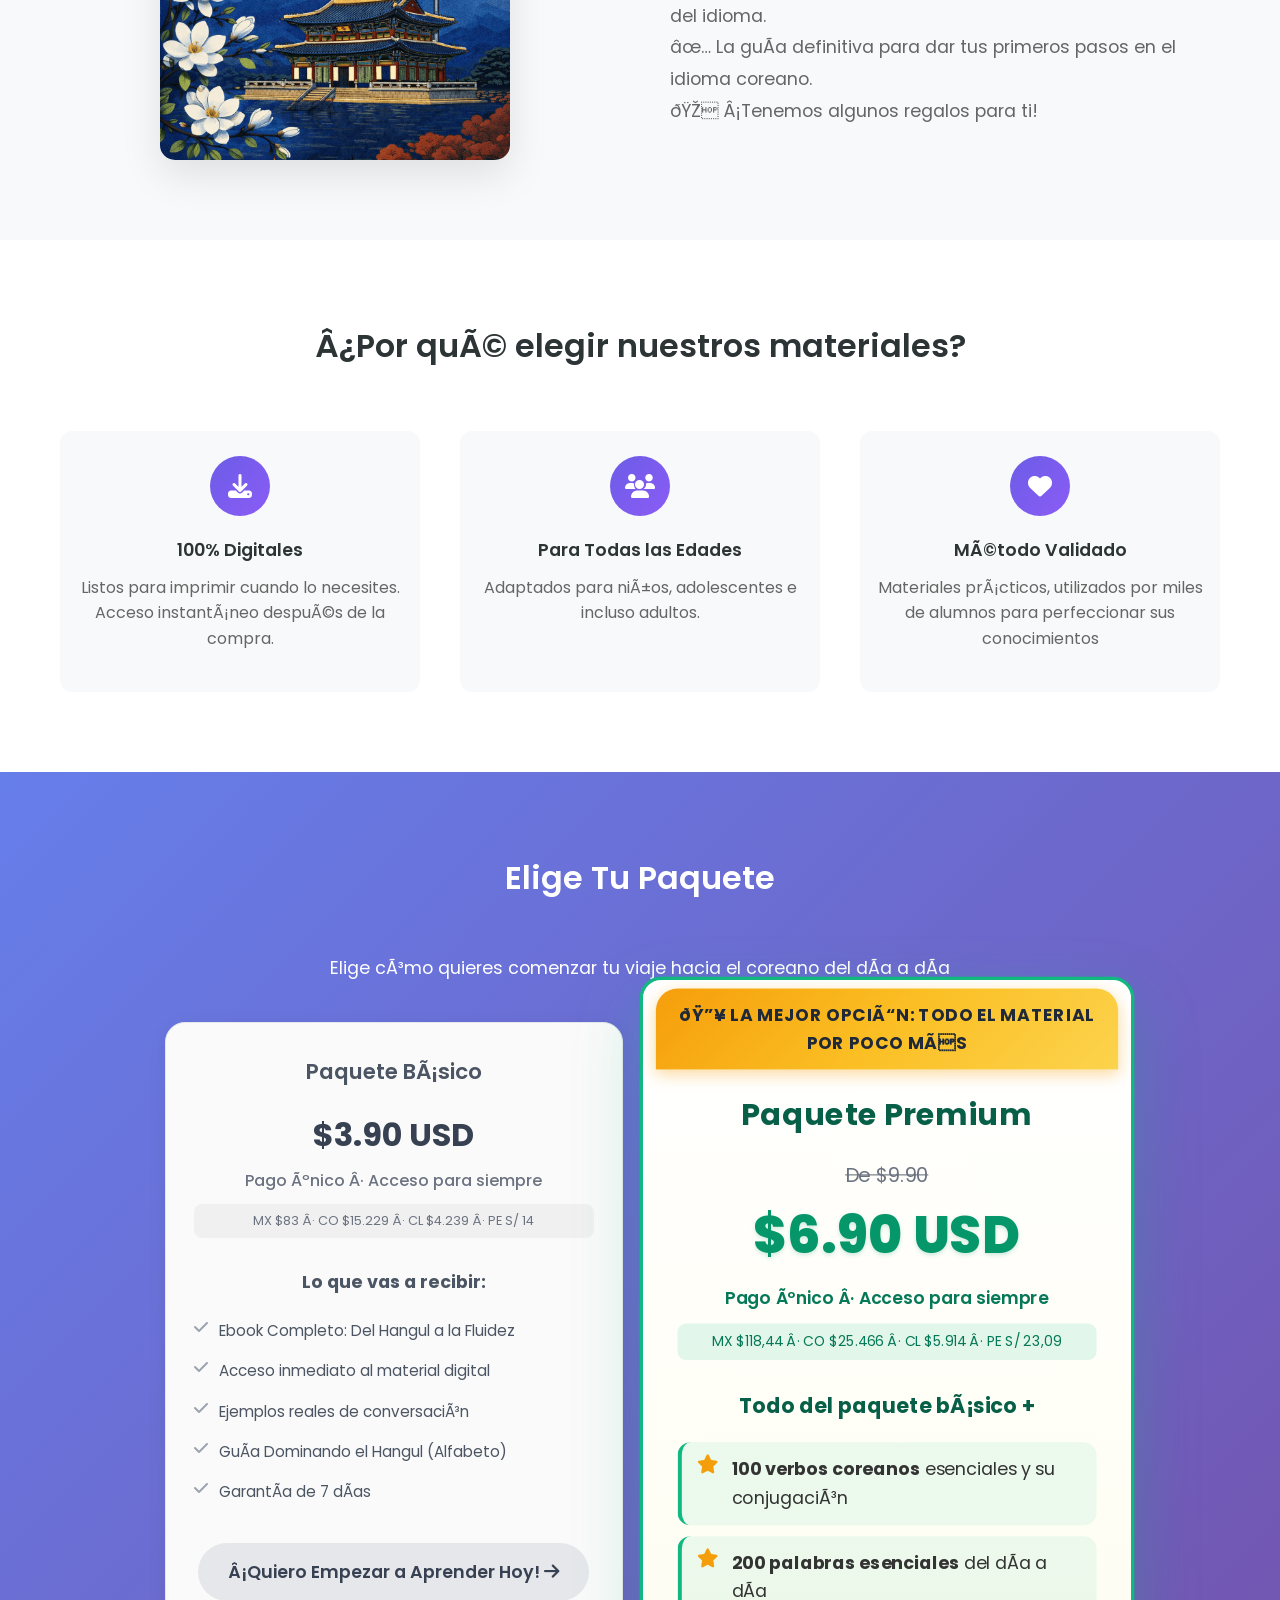
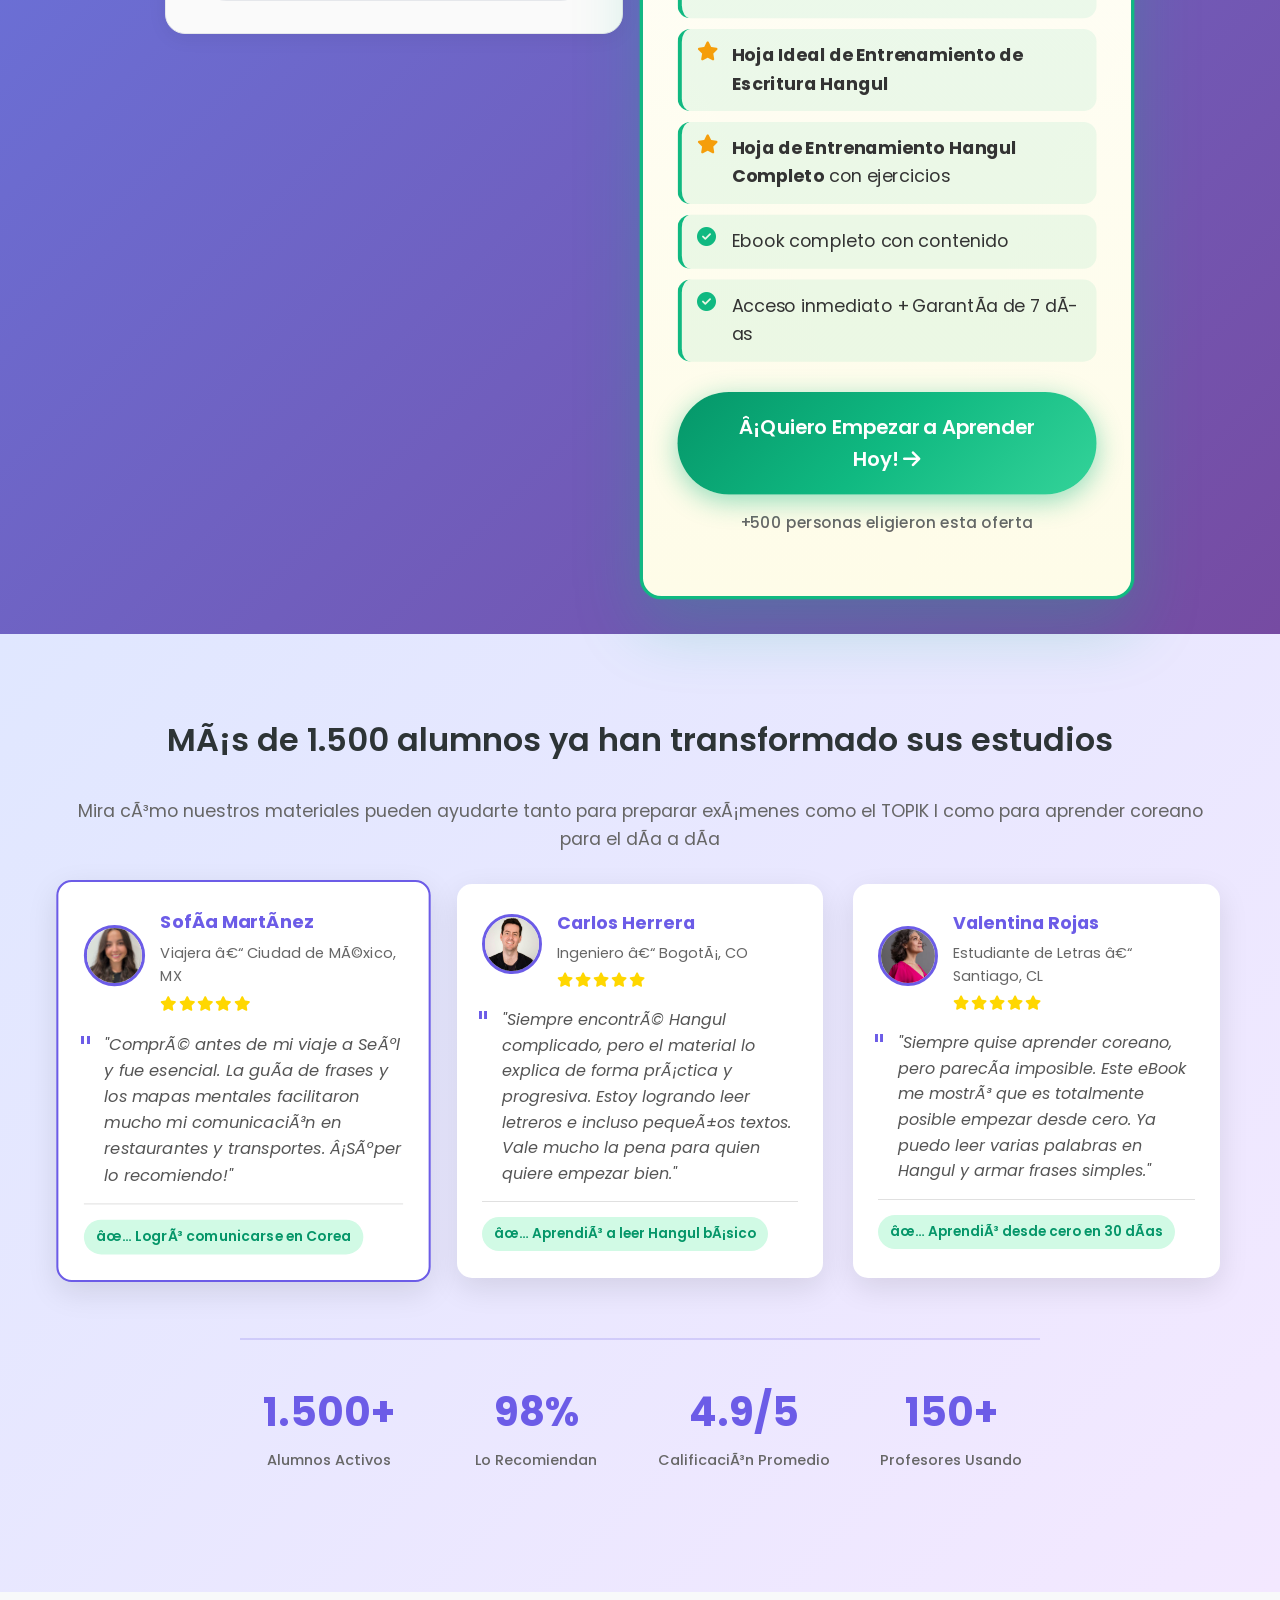
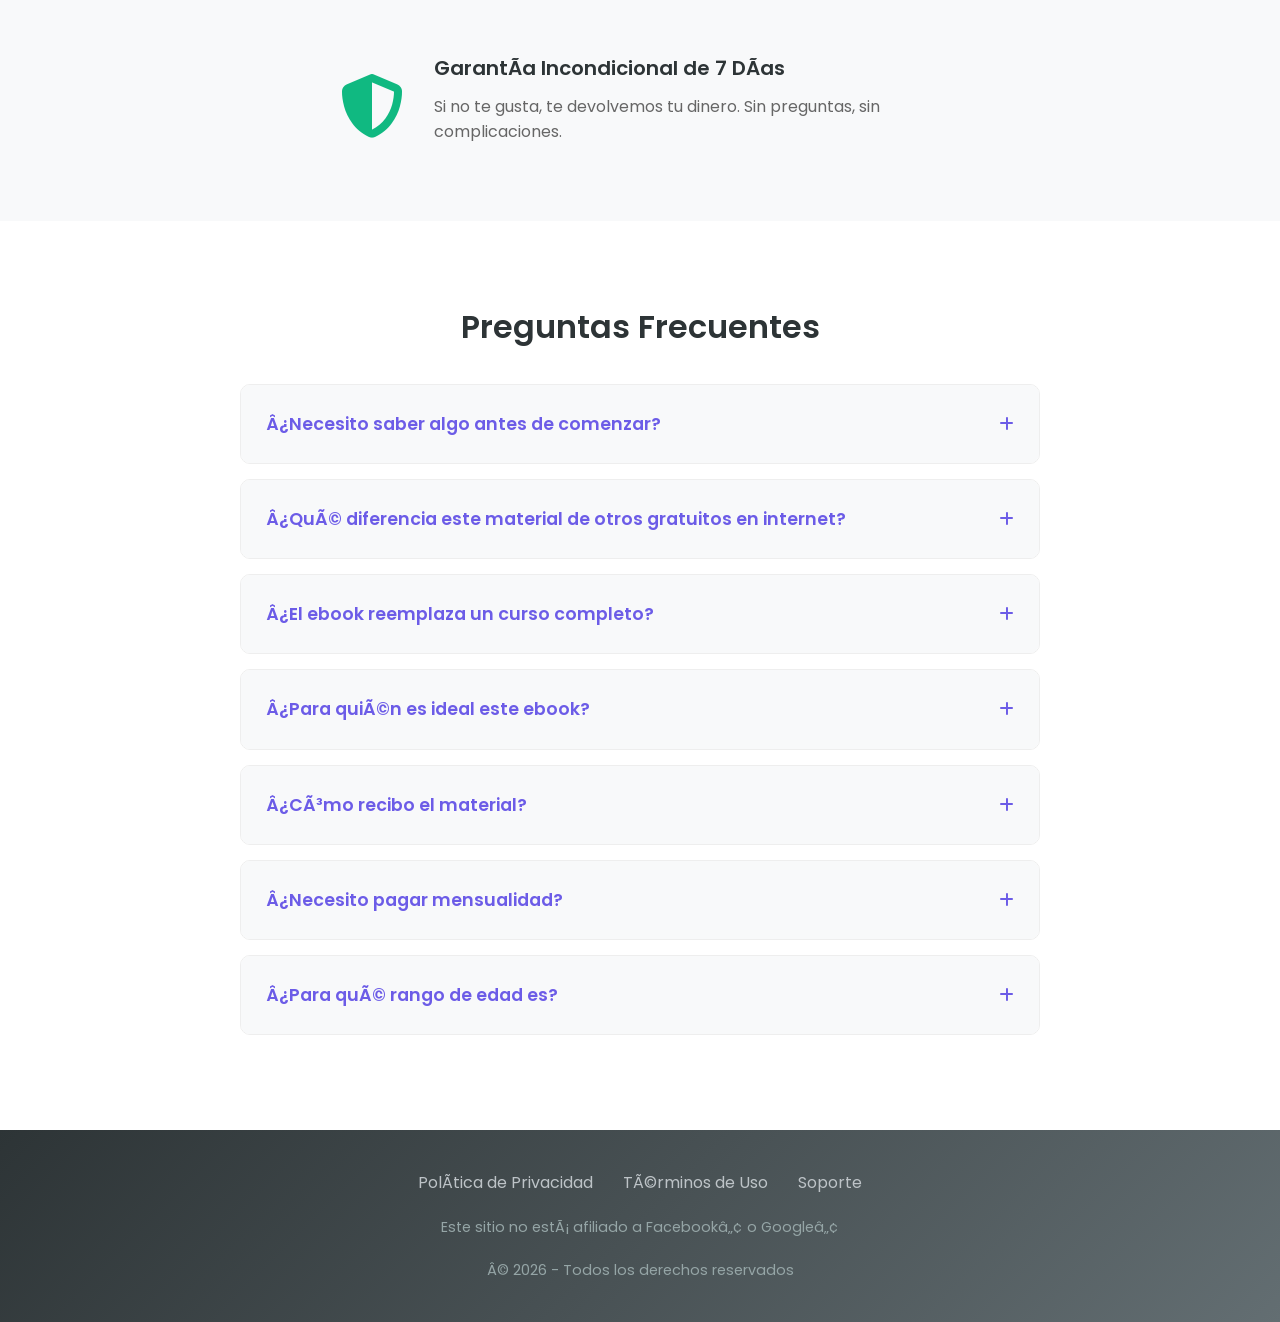
==== commit 43406b6b: "Preço aumentado" ====
--- a/es/index.html
+++ b/es/index.html
@@ -212,10 +212,10 @@
                     <h3>Paquete Premium</h3>
                     <div class="pricing pricing-anchor">
                         <span class="old-price">De $9.90</span>
-                        <span class="new-price">$5.90 USD</span>
+                        <span class="new-price">$6.90 USD</span>
                         <span class="price-per-day">Pago único · Acceso para siempre</span>
                         <div class="price-conversion">
-                            <span>MX $126 · CO $23.039 · CL $6.411 · PE S/ 22</span>
+                            <span>MX $118,44 · CO $25.466 · CL $5.914 · PE S/ 23,09</span>
                         </div>
                     </div>
                     <div class="features-list features-premium">
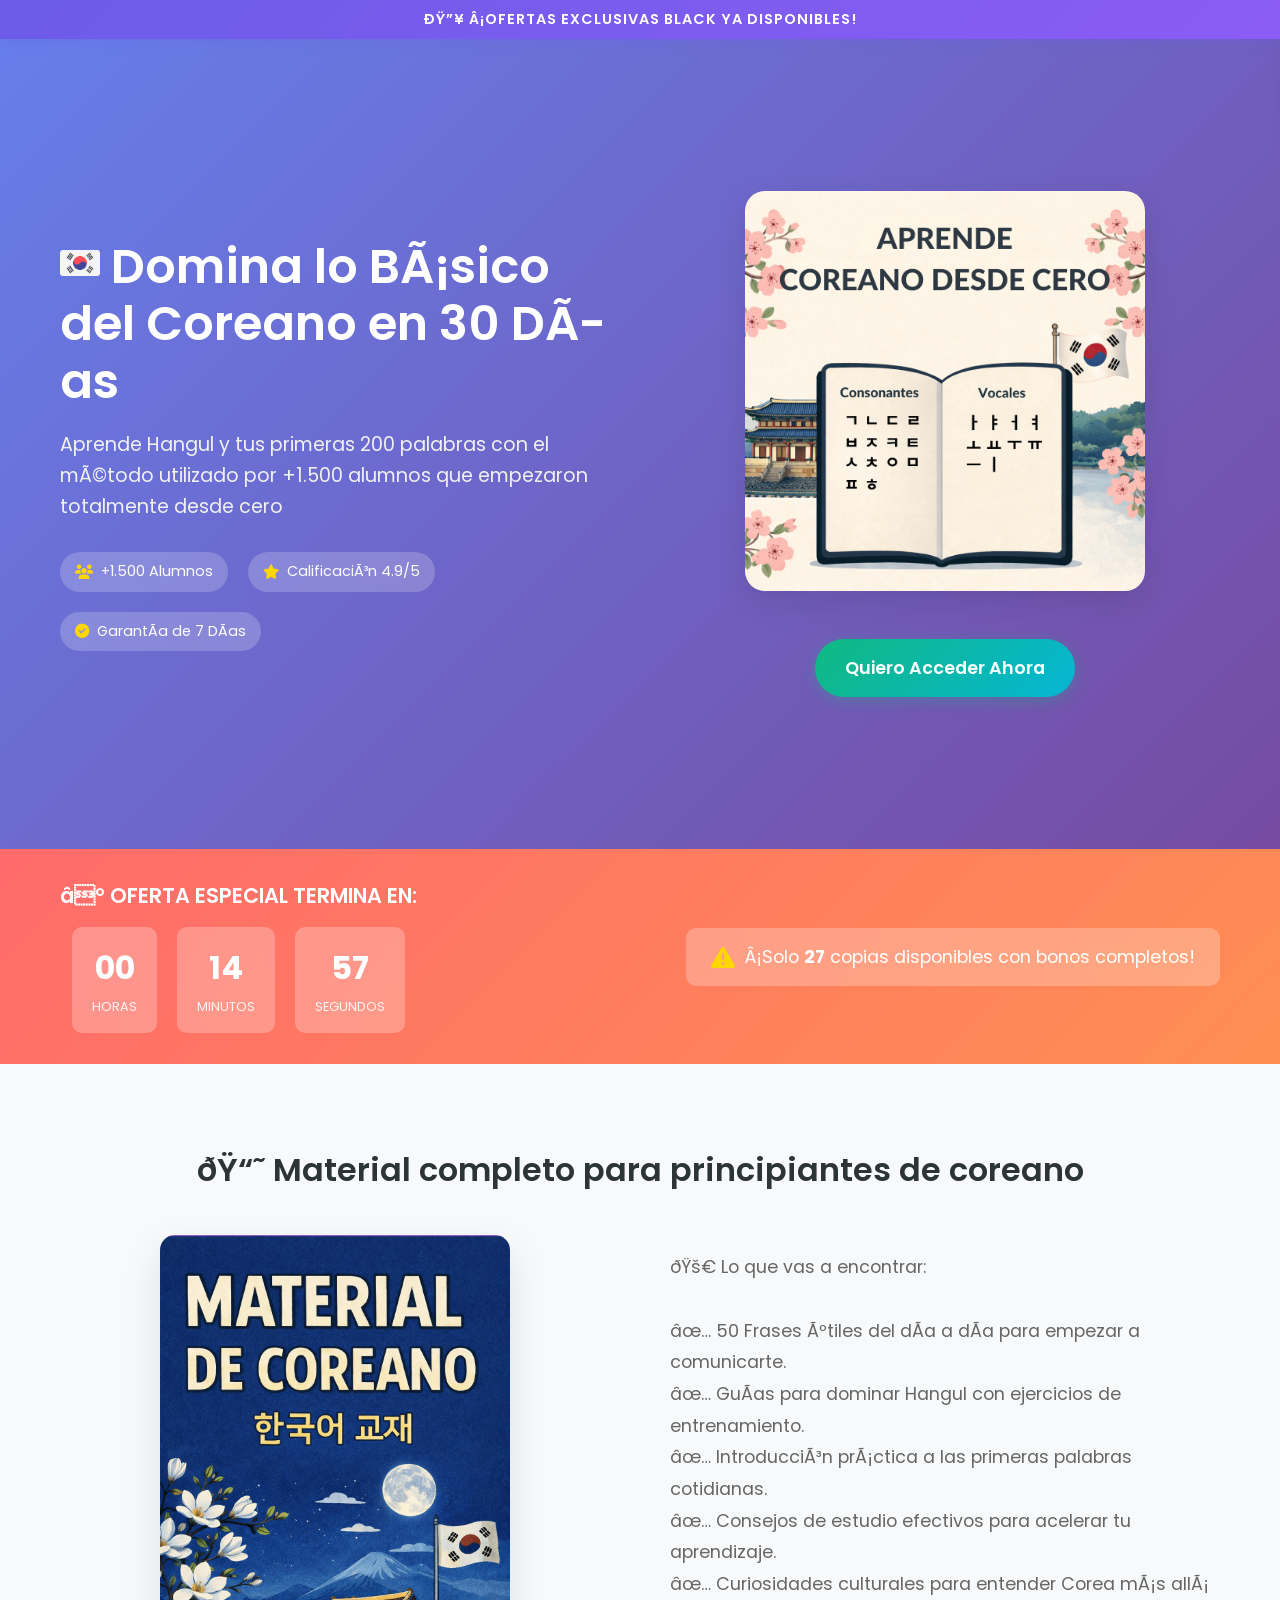
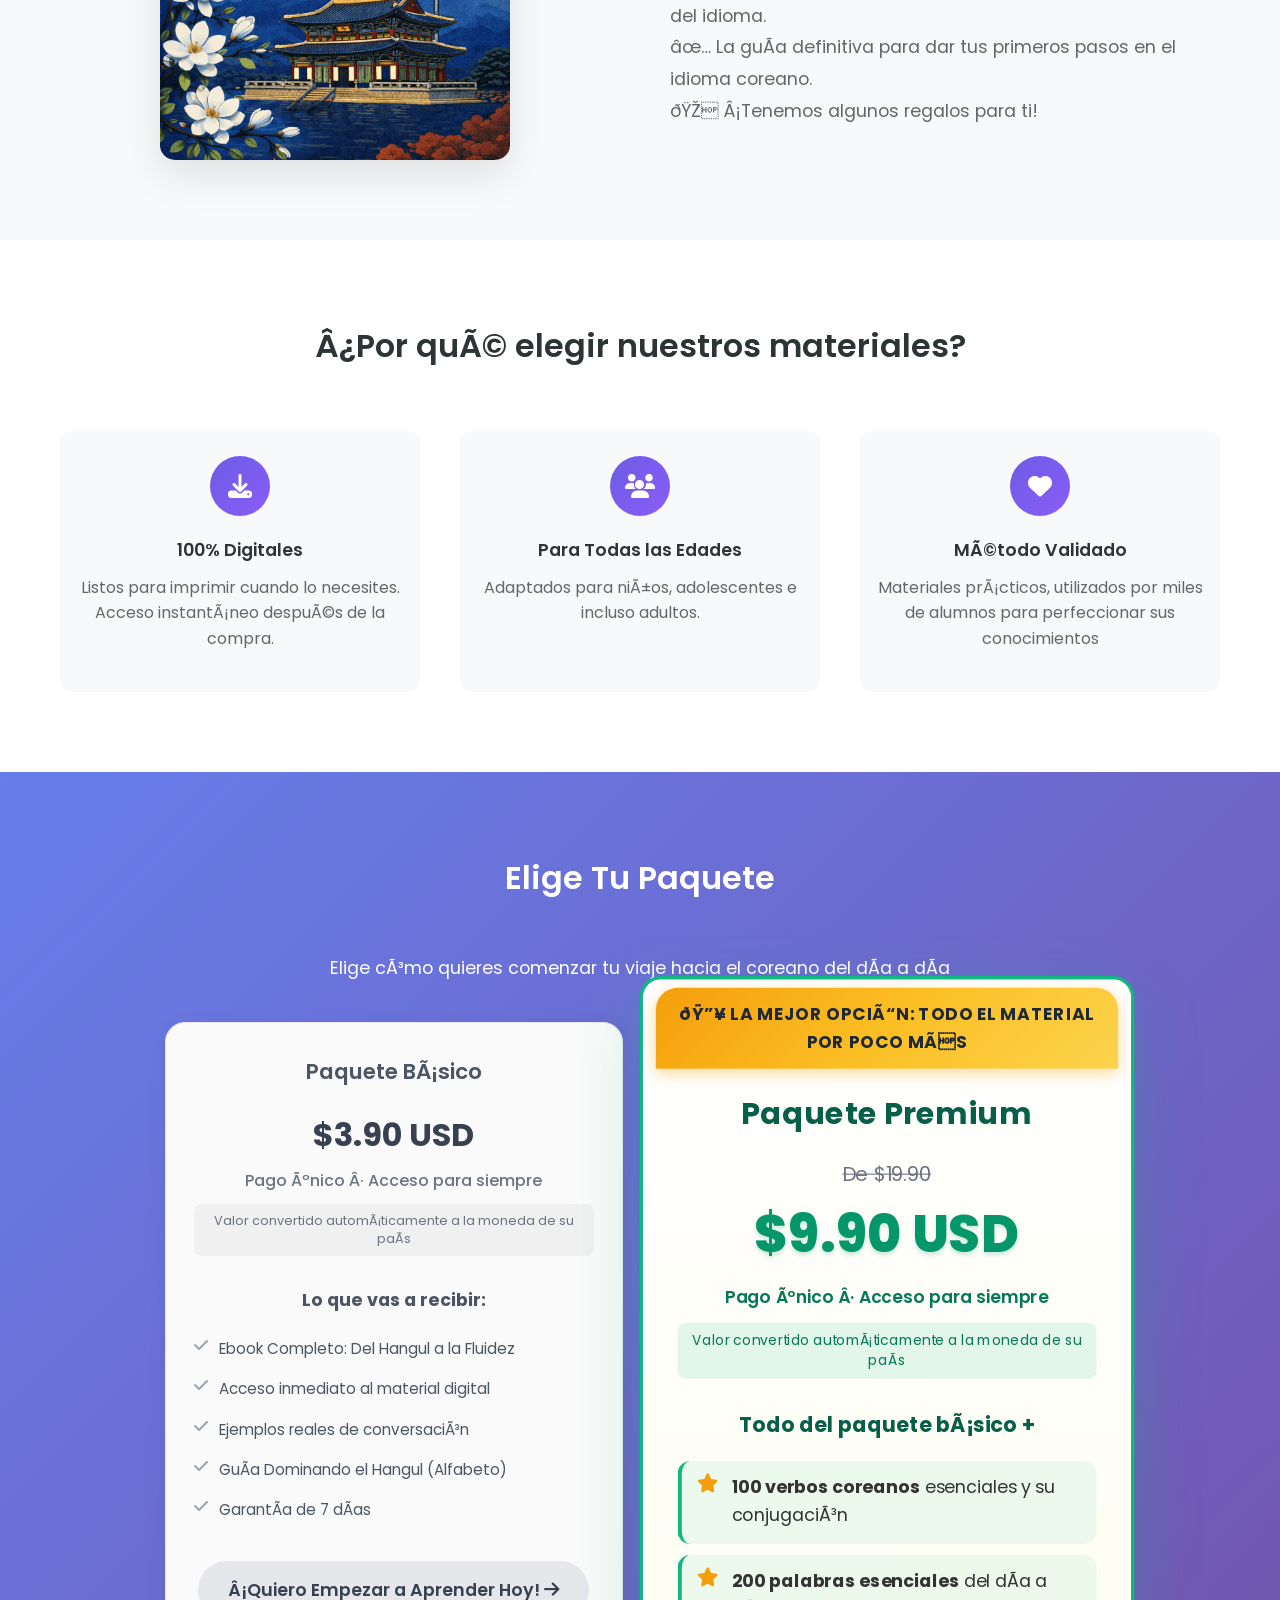
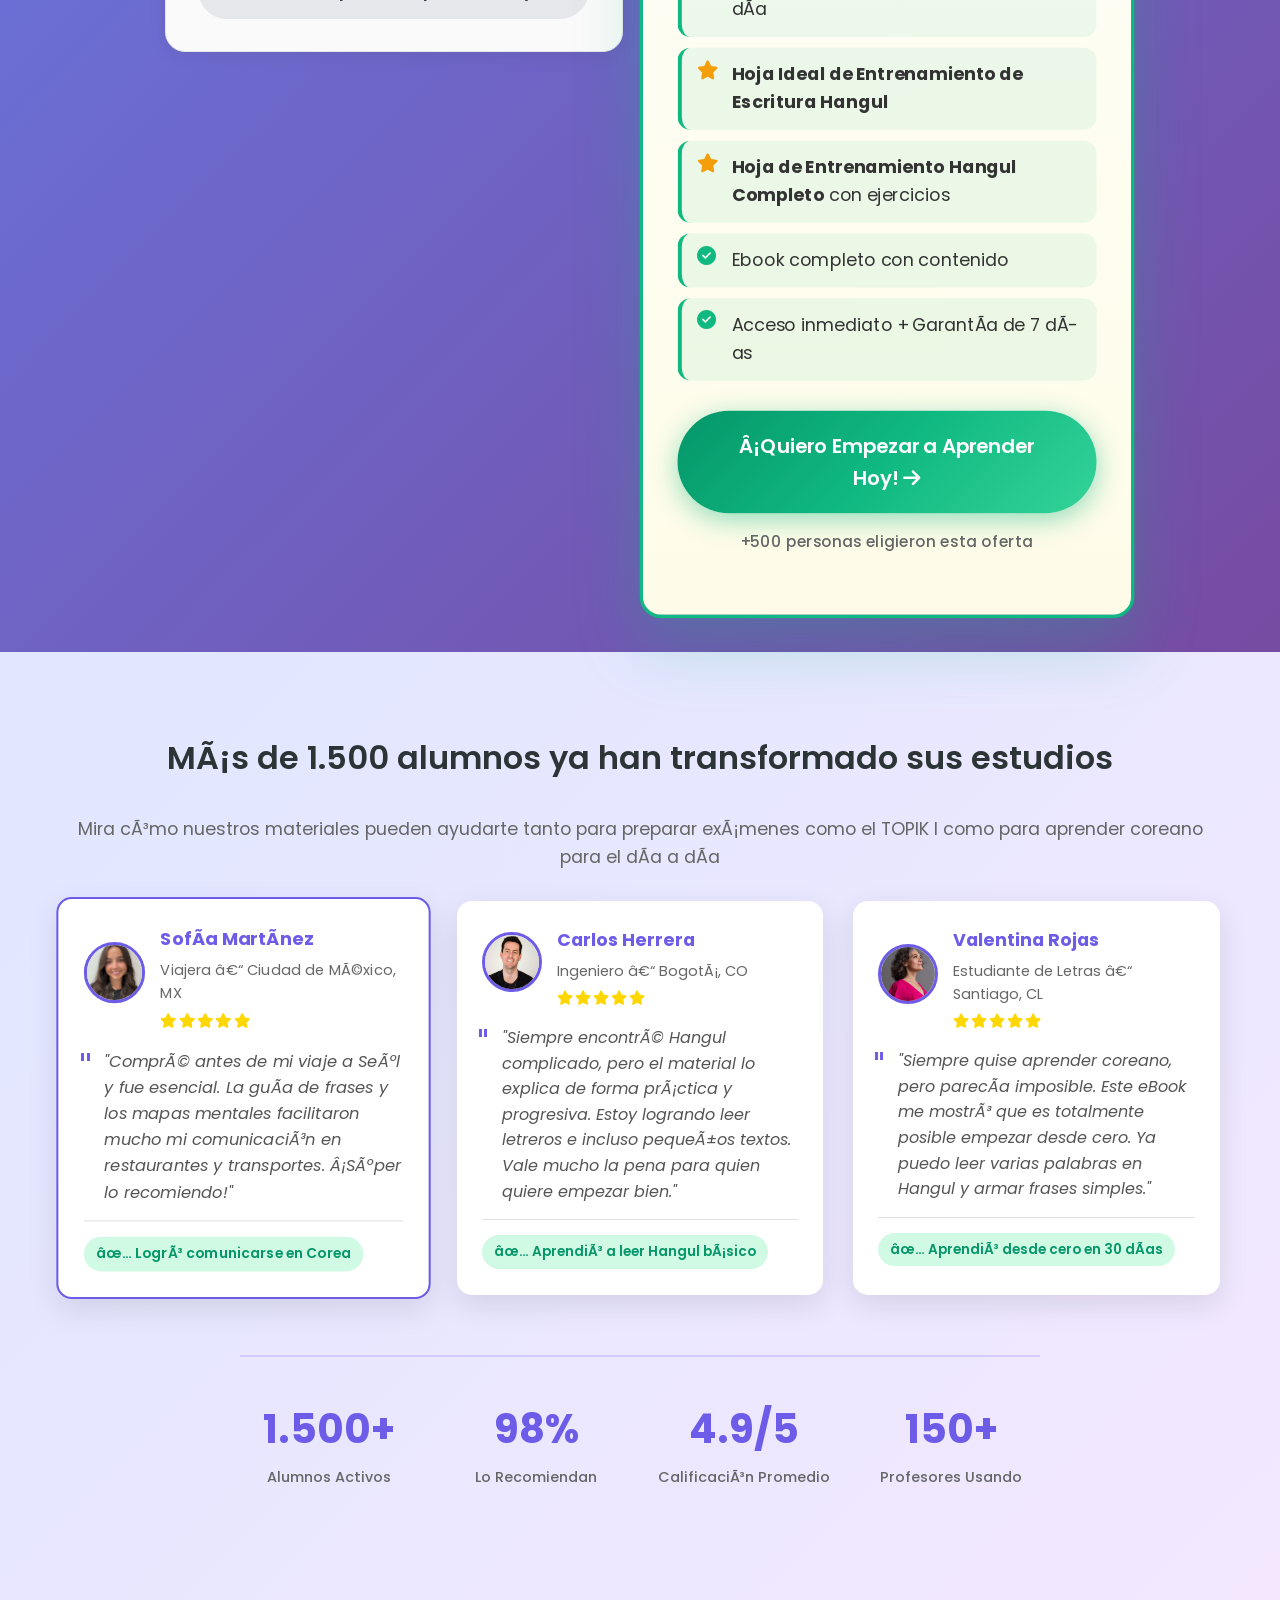
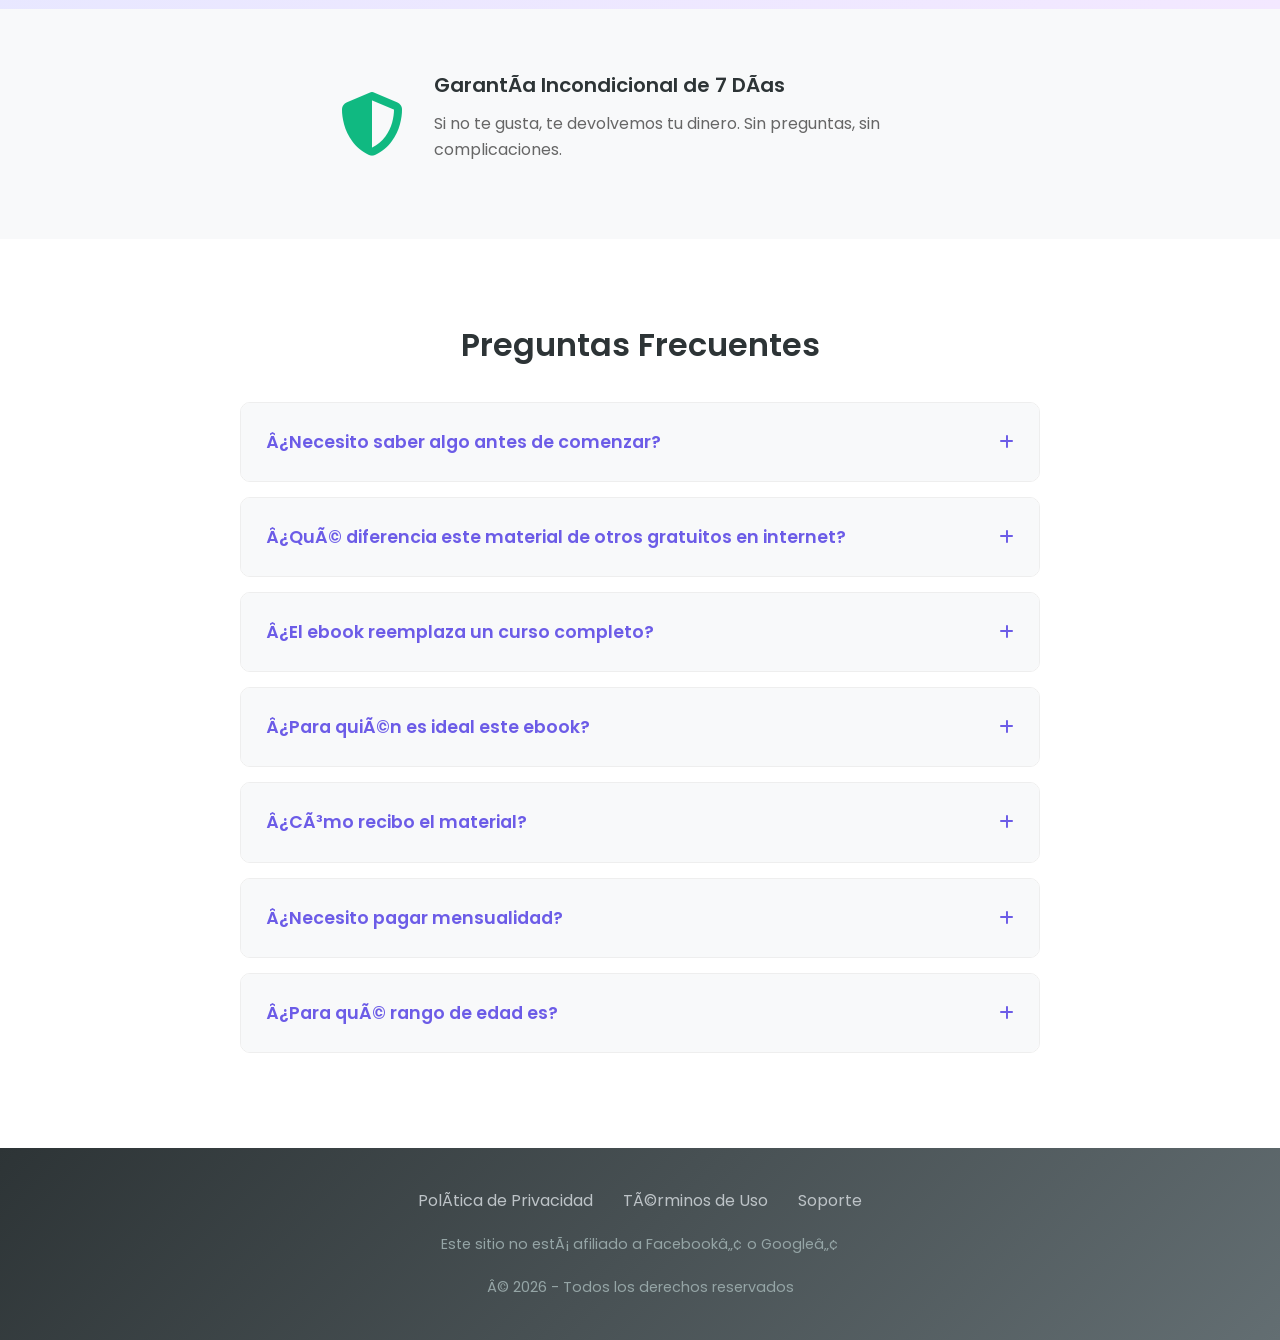
==== commit 457549b4: "Alteração no preço latam" ====
--- a/es/index.html
+++ b/es/index.html
@@ -186,7 +186,7 @@
                         <span class="new-price">$3.90 USD</span>
                         <span class="price-per-day">Pago único · Acceso para siempre</span>
                         <div class="price-conversion">
-                            <span>MX $83 · CO $15.229 · CL $4.239 · PE S/ 14</span>
+                            <span>Valor convertido automáticamente a la moneda de su país</span>
                         </div>
                     </div>
                     <div class="features-list">
@@ -211,11 +211,11 @@
                     </div>
                     <h3>Paquete Premium</h3>
                     <div class="pricing pricing-anchor">
-                        <span class="old-price">De $9.90</span>
-                        <span class="new-price">$6.90 USD</span>
+                        <span class="old-price">De $19.90</span>
+                        <span class="new-price">$9.90 USD</span>
                         <span class="price-per-day">Pago único · Acceso para siempre</span>
                         <div class="price-conversion">
-                            <span>MX $118,44 · CO $25.466 · CL $5.914 · PE S/ 23,09</span>
+                            <span>Valor convertido automáticamente a la moneda de su país</span>
                         </div>
                     </div>
                     <div class="features-list features-premium">
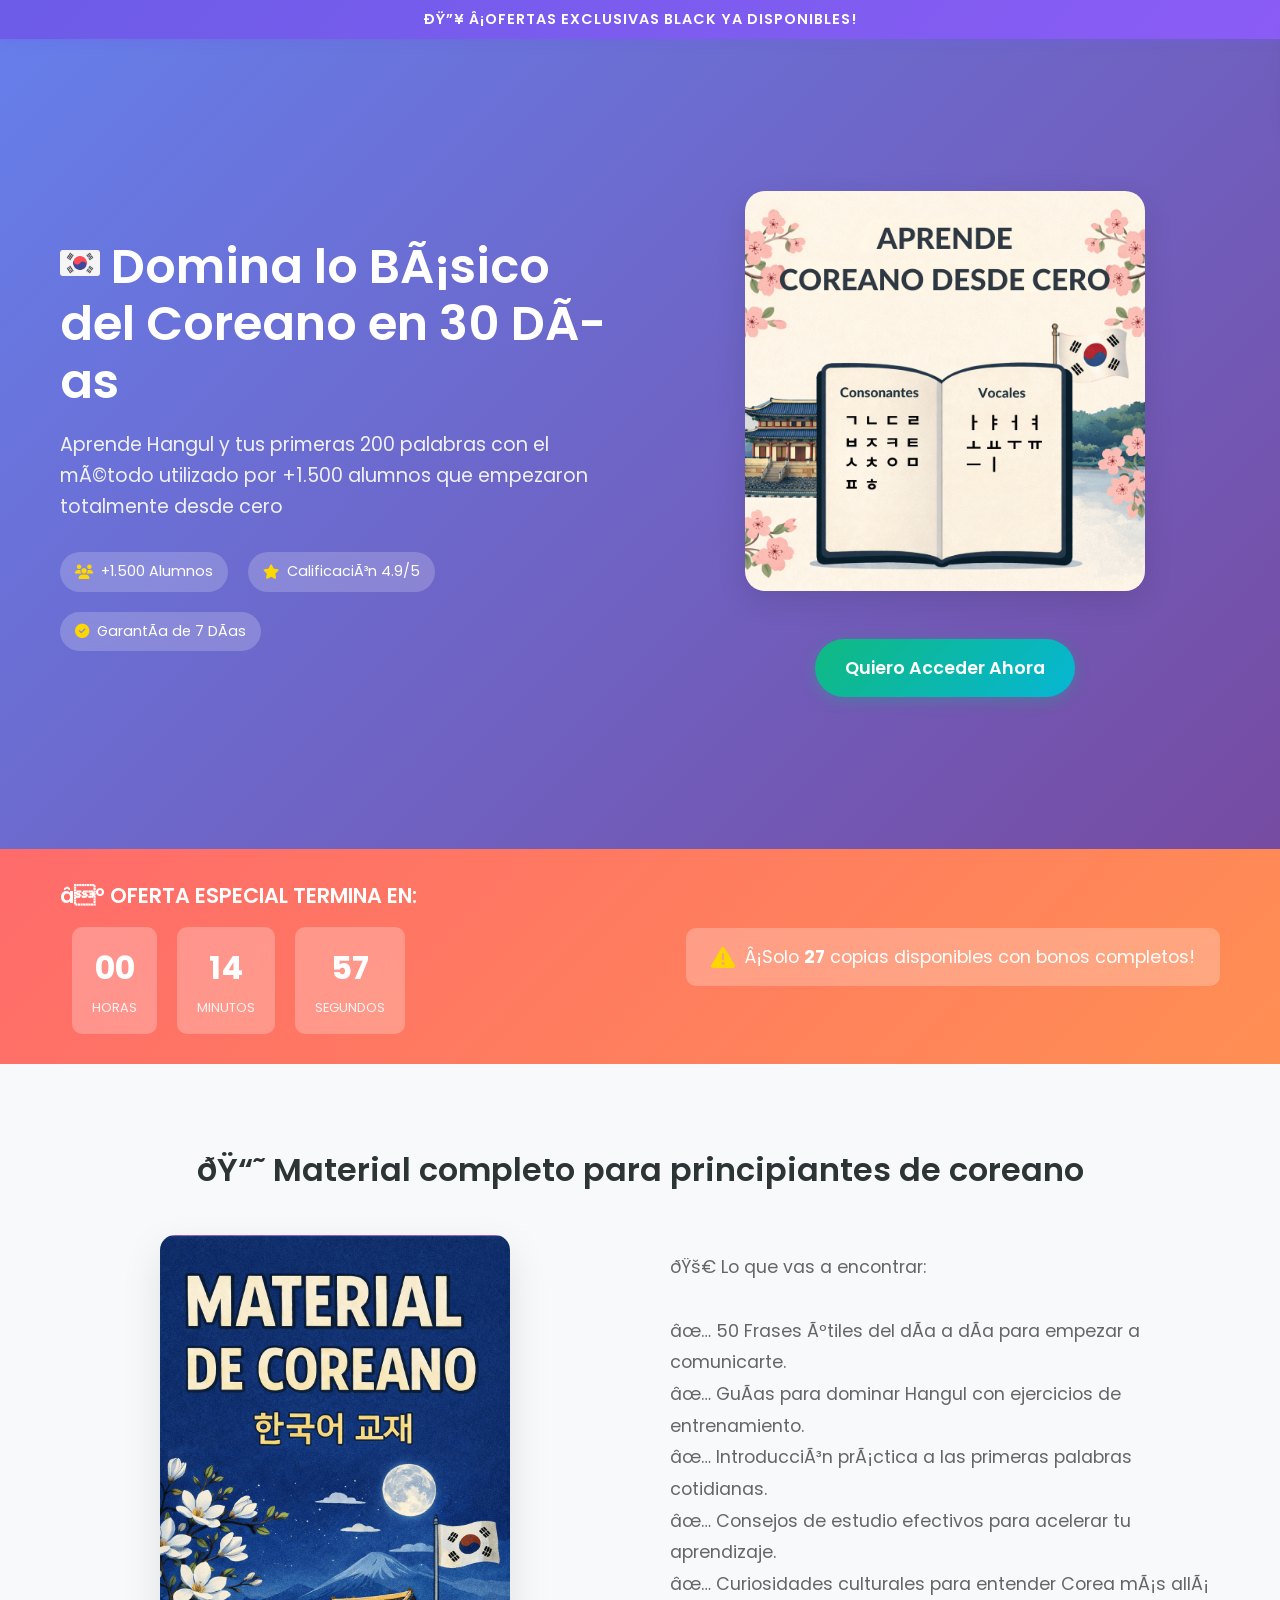
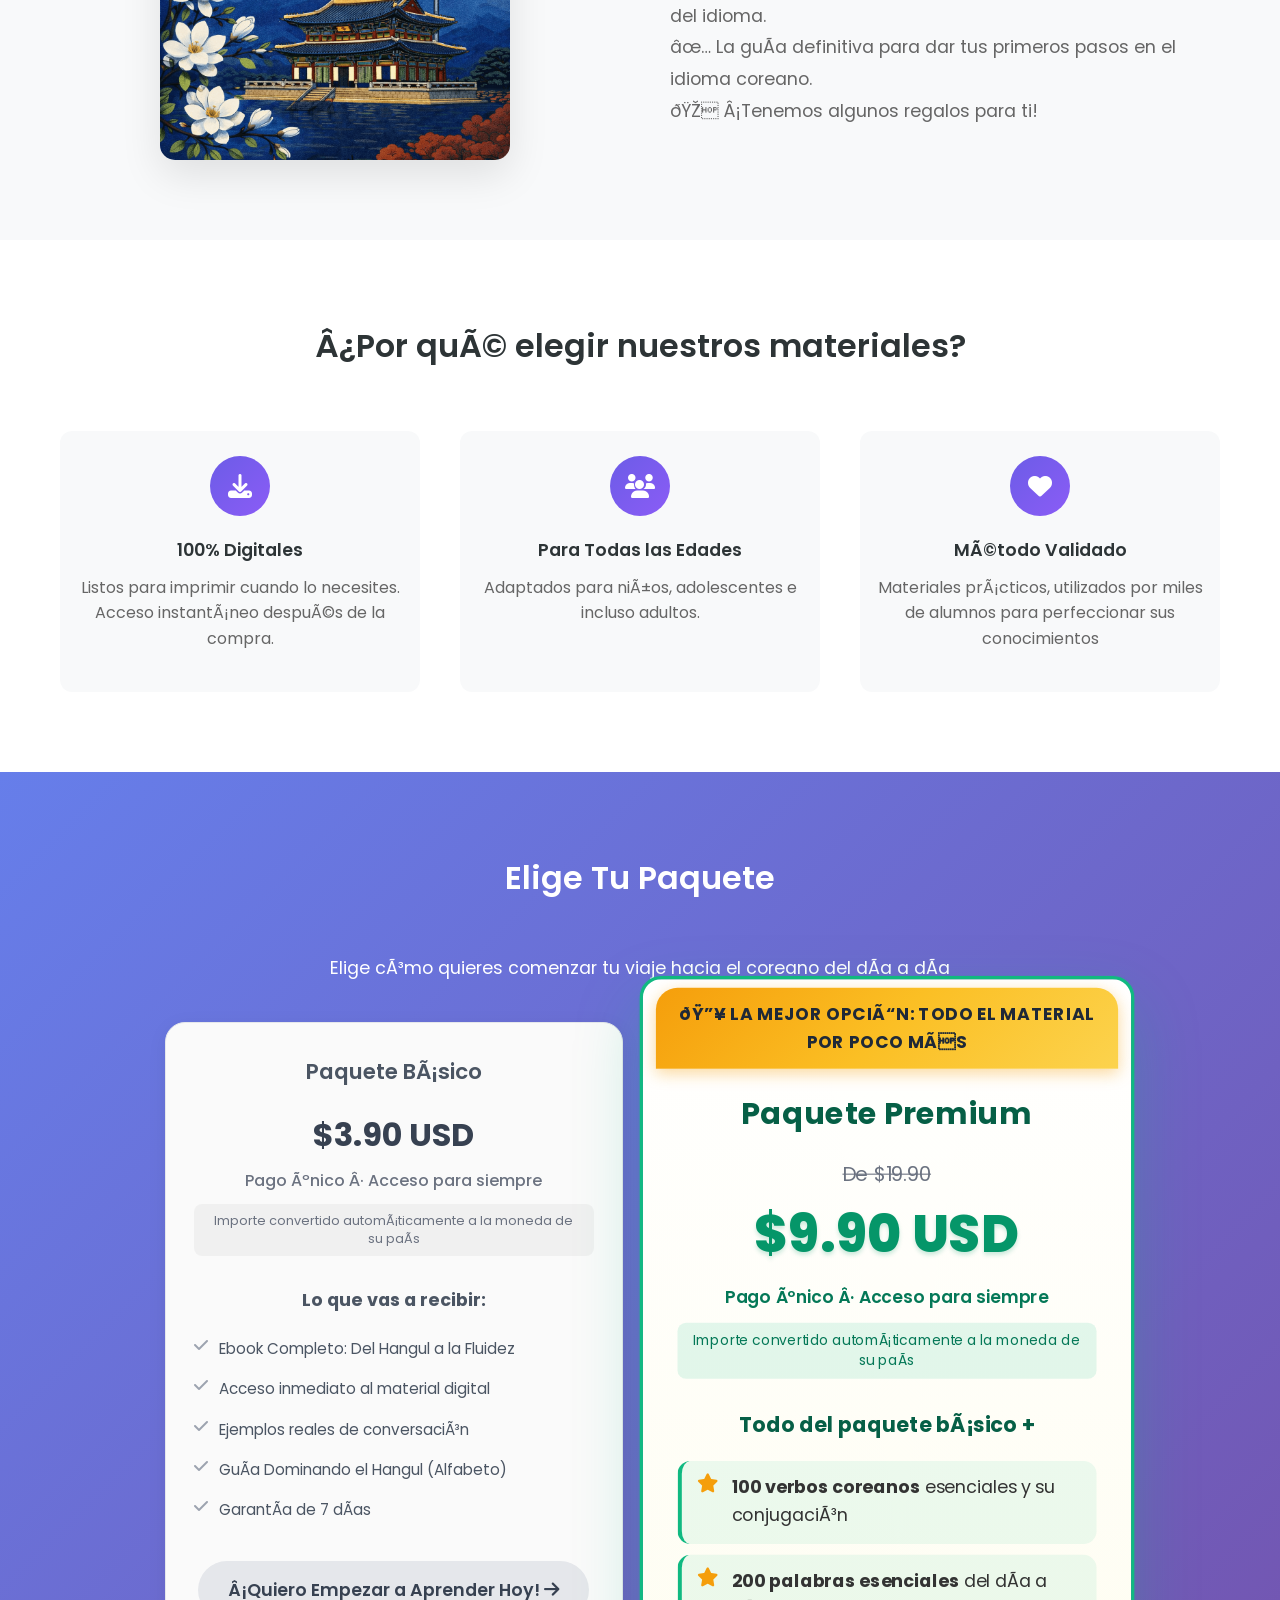
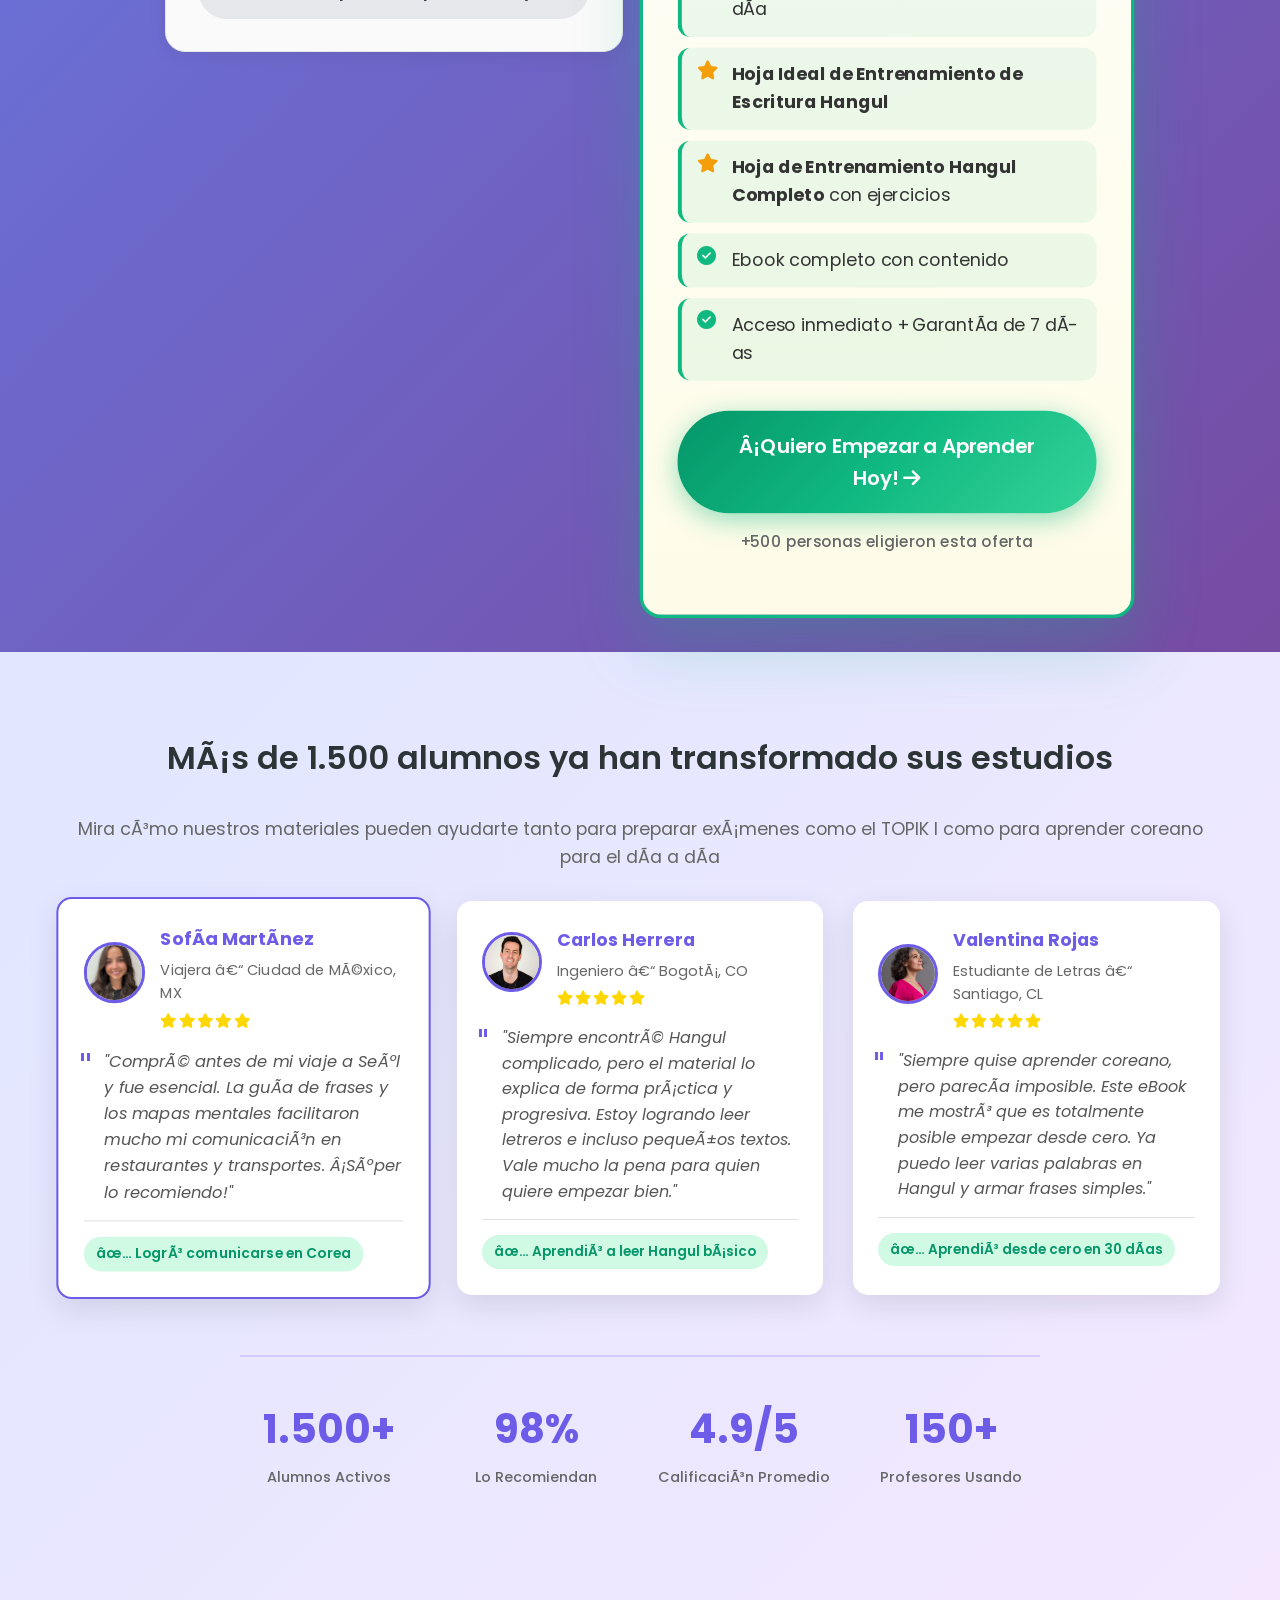
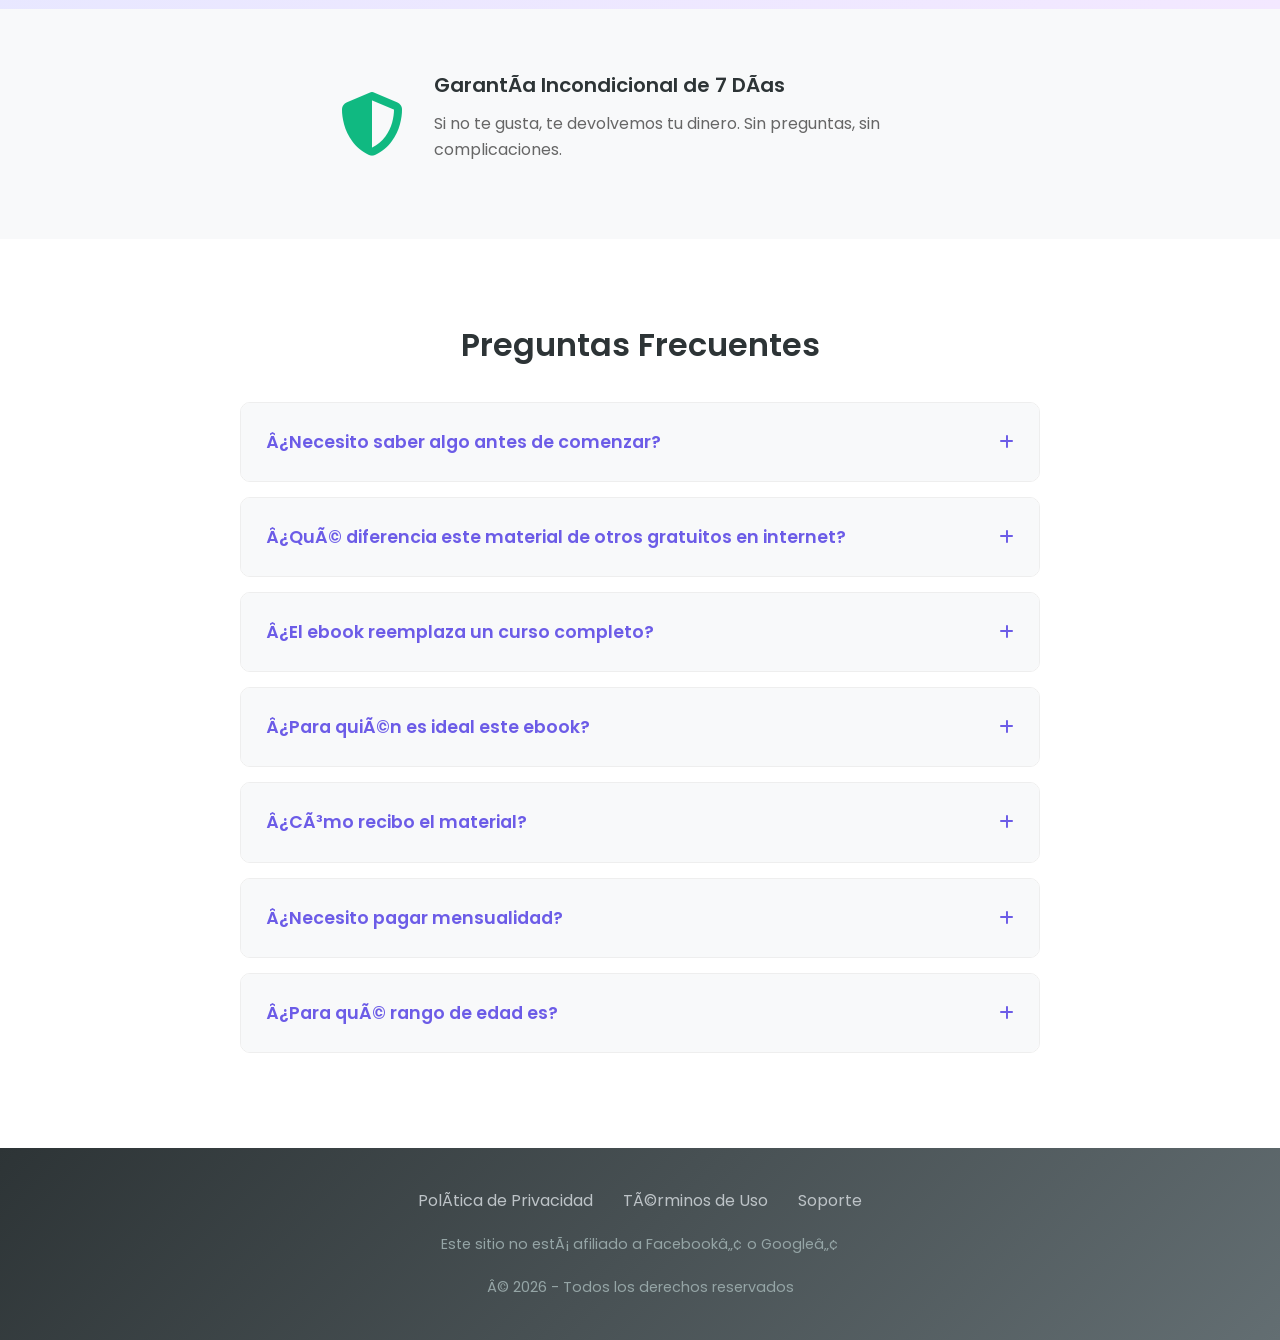
==== commit 8bb2c5f8: "importe" ====
--- a/es/index.html
+++ b/es/index.html
@@ -186,7 +186,7 @@
                         <span class="new-price">$3.90 USD</span>
                         <span class="price-per-day">Pago único · Acceso para siempre</span>
                         <div class="price-conversion">
-                            <span>Valor convertido automáticamente a la moneda de su país</span>
+                            <span>Importe convertido automáticamente a la moneda de su país</span>
                         </div>
                     </div>
                     <div class="features-list">
@@ -215,7 +215,7 @@
                         <span class="new-price">$9.90 USD</span>
                         <span class="price-per-day">Pago único · Acceso para siempre</span>
                         <div class="price-conversion">
-                            <span>Valor convertido automáticamente a la moneda de su país</span>
+                            <span>Importe convertido automáticamente a la moneda de su país</span>
                         </div>
                     </div>
                     <div class="features-list features-premium">
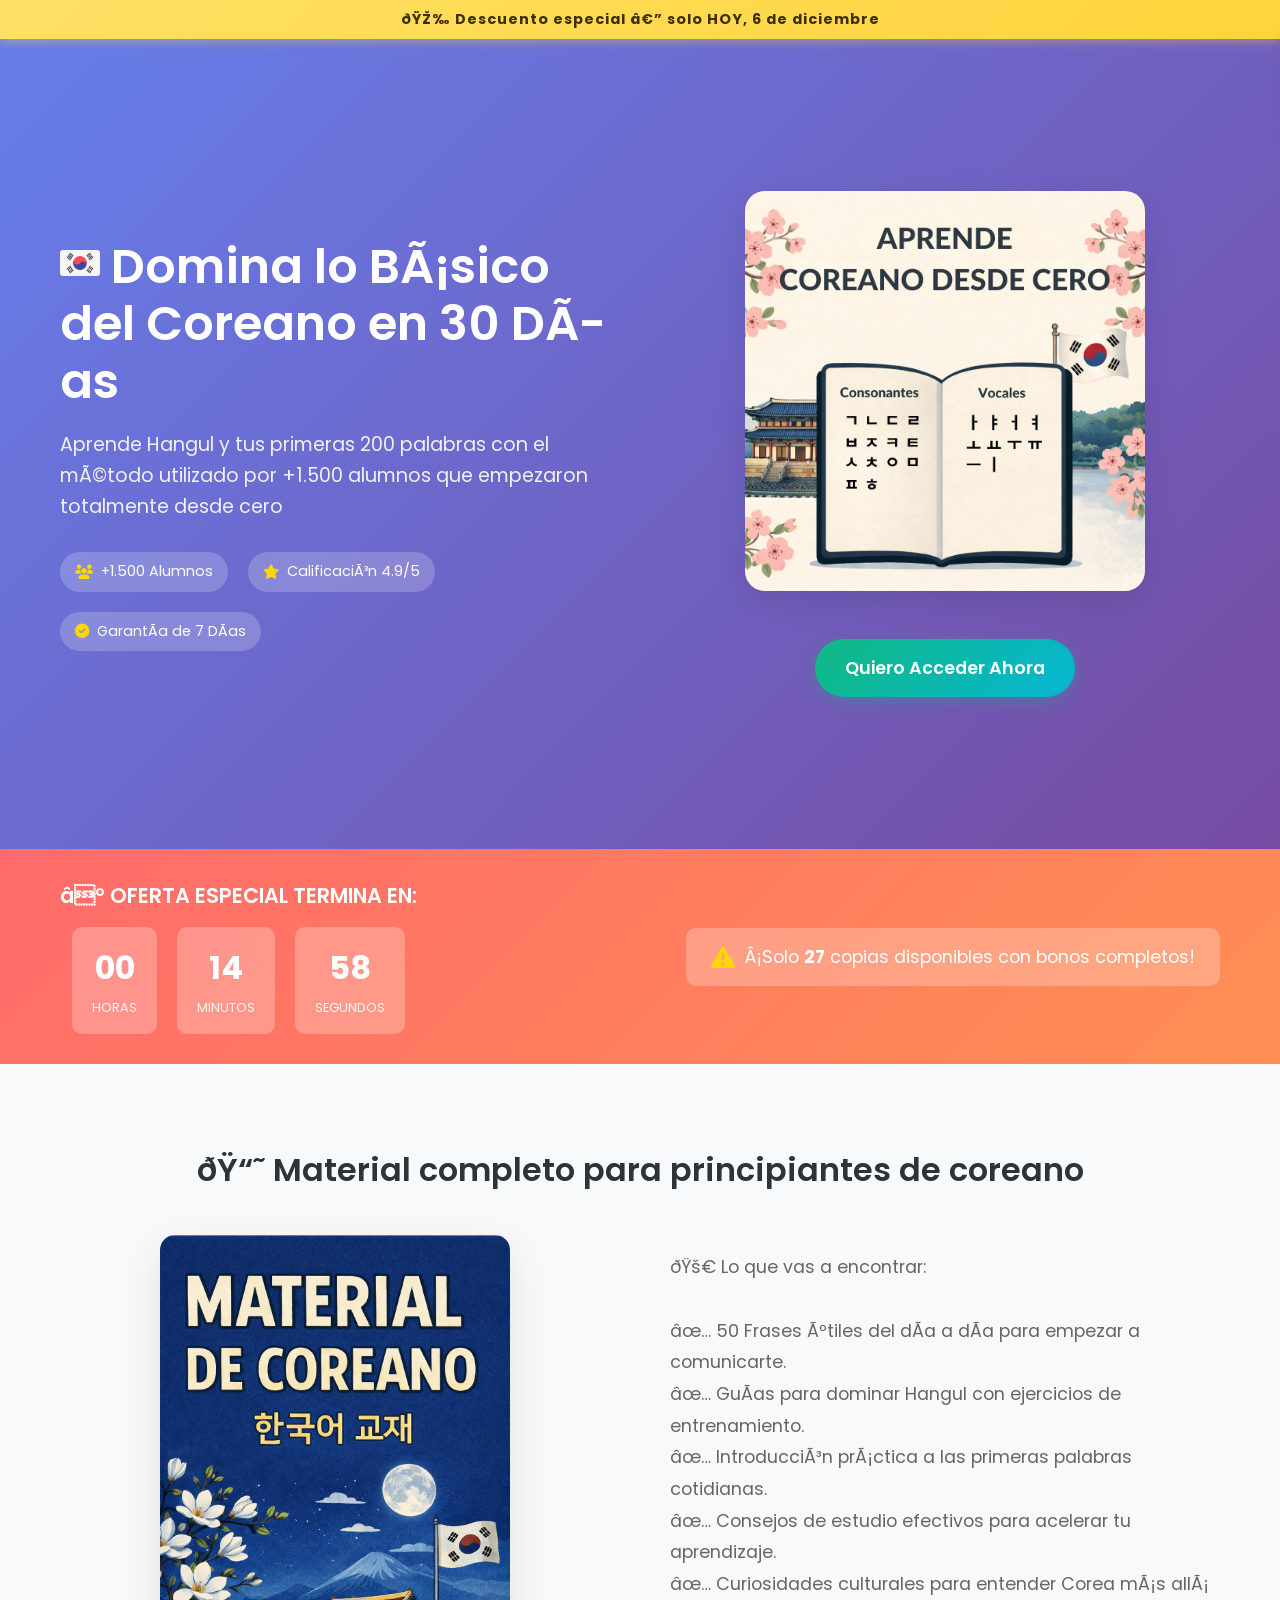
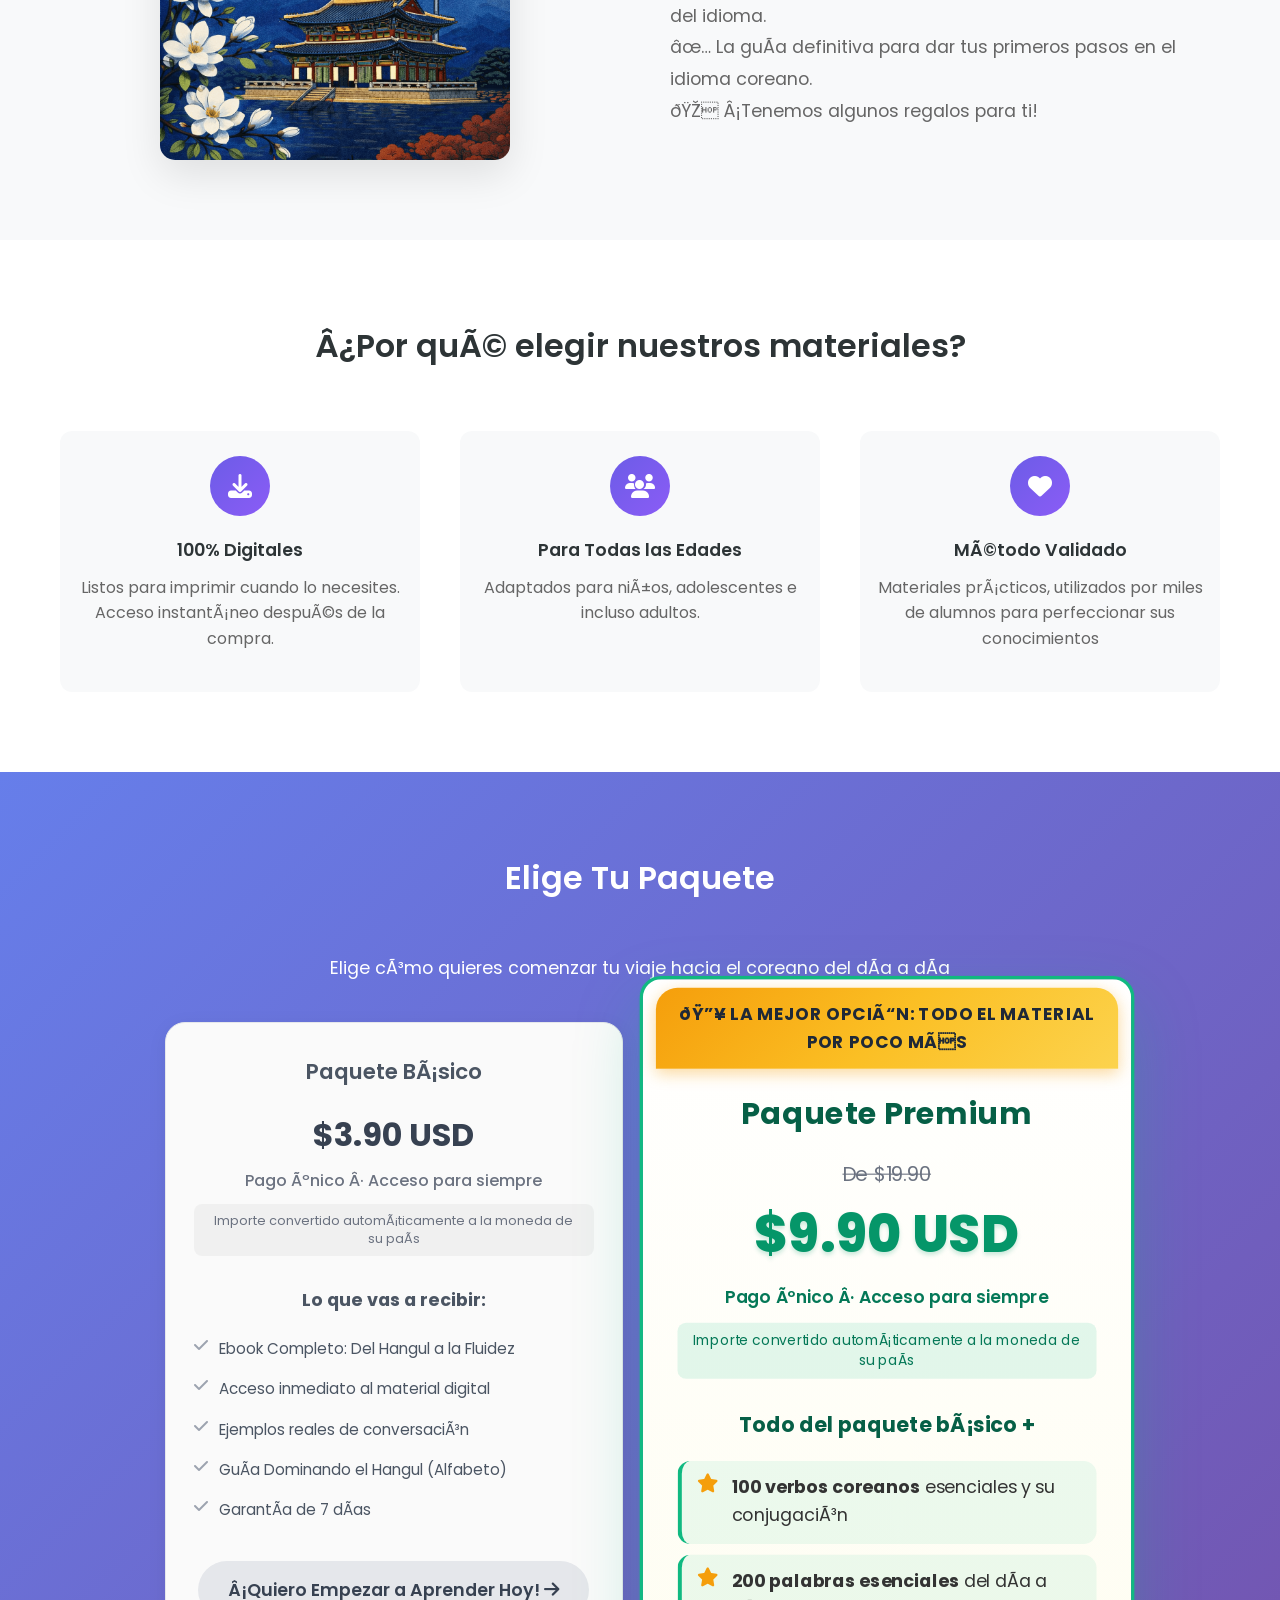
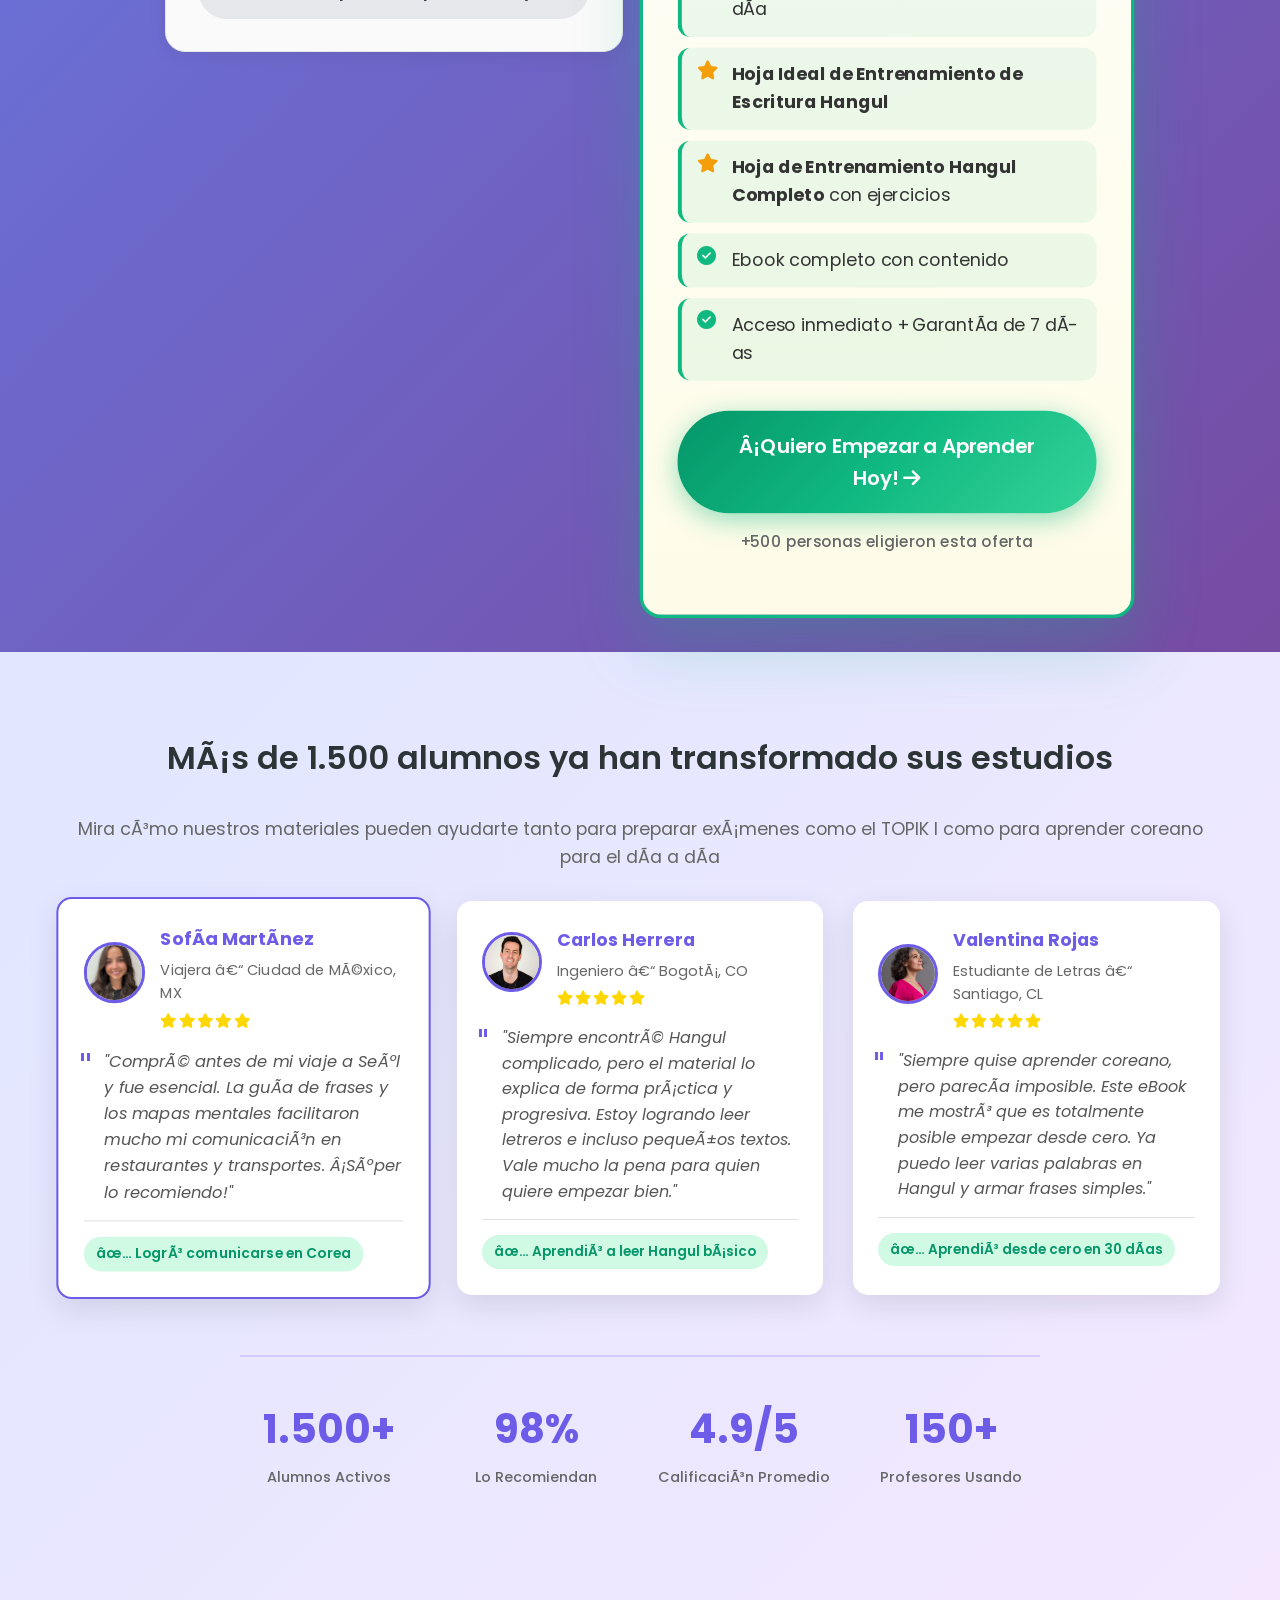
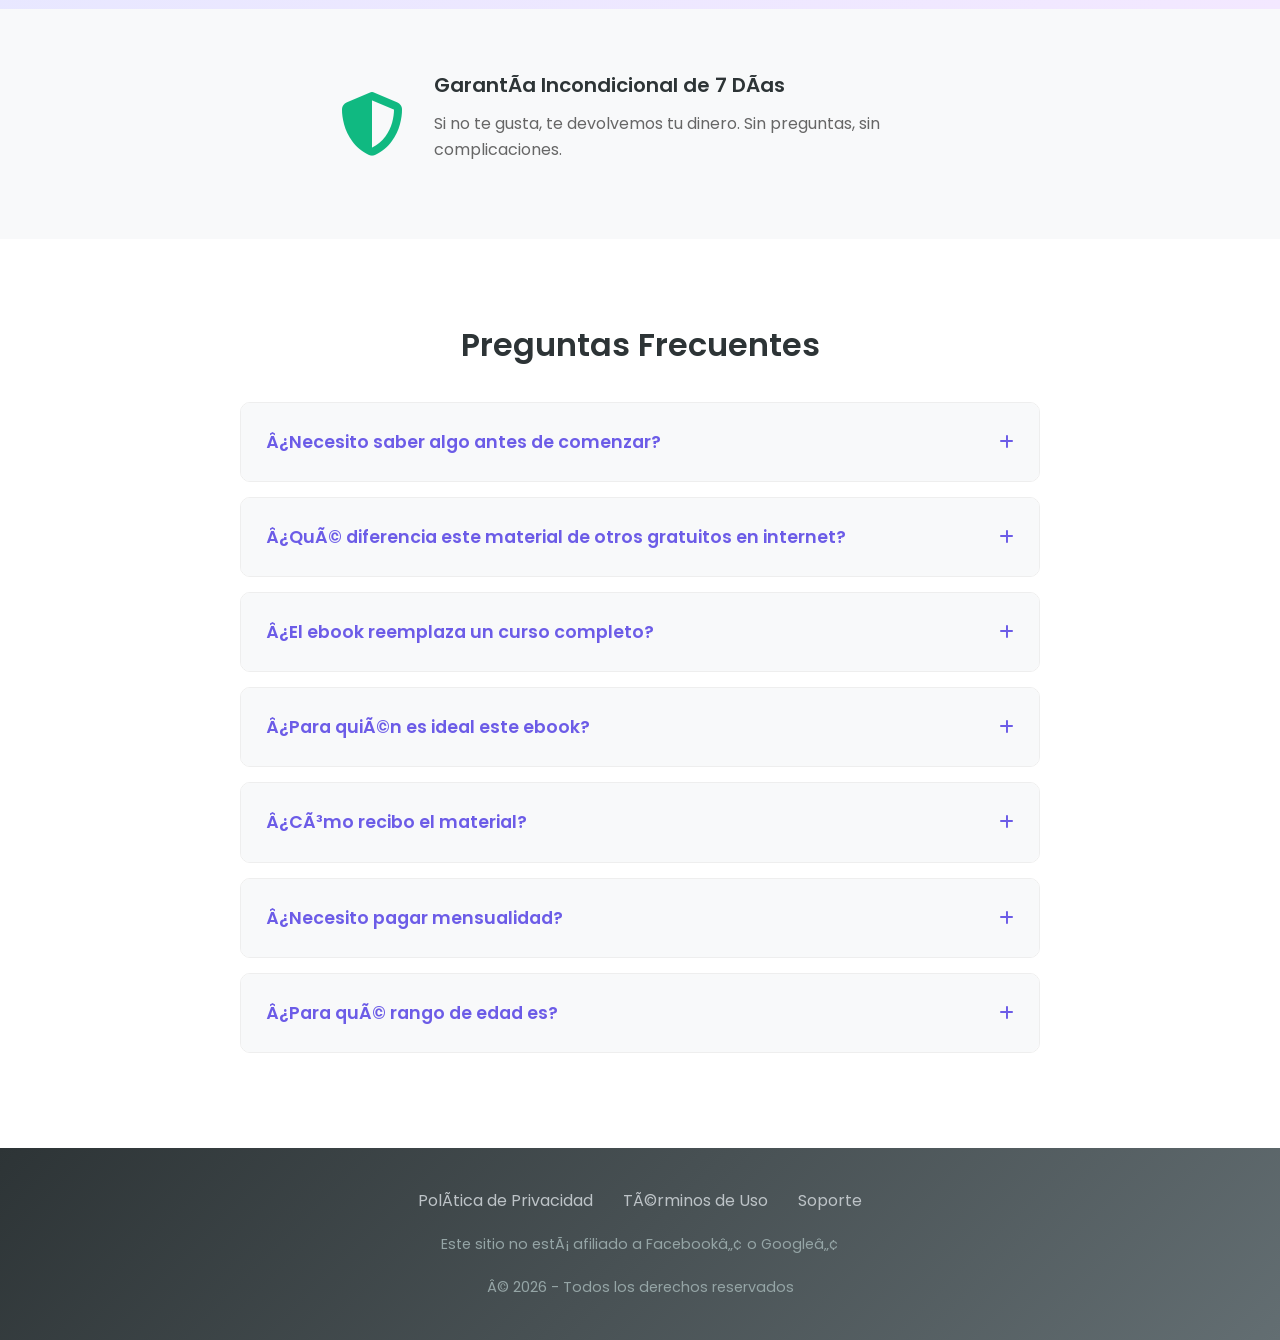
==== commit 449975e5: "upd es" ====
--- a/es/index.html
+++ b/es/index.html
@@ -58,10 +58,10 @@
     <link rel="stylesheet" href="css/styles.css">
 </head>
 <body>
-    <!-- Black Friday Banner -->
+    <!-- Banner descuento del día -->
     <div class="top-banner">
         <div class="container">
-            <p>🔥 ¡Ofertas Exclusivas Black ya Disponibles!</p>
+            <p><b>🎉 Descuento especial — solo HOY, <span id="current-date">6 de abril</span></b></p>
         </div>
     </div>
     
@@ -500,6 +500,15 @@
         
         // Start countdown on page load
         window.addEventListener('DOMContentLoaded', () => {
+            const currentDateEl = document.getElementById('current-date');
+            if (currentDateEl) {
+                const today = new Date();
+                currentDateEl.textContent = today.toLocaleDateString('es-419', {
+                    day: 'numeric',
+                    month: 'long'
+                });
+            }
+
             startCountdown();
             setInterval(updateStockCount, 180000); // Update stock every 3 minutes
         });
--- a/es/css/styles.css
+++ b/es/css/styles.css
@@ -48,23 +48,23 @@
 
 /* Top Banner */
 .top-banner {
-    background: linear-gradient(135deg, #6C5CE7, #8B5CF6);
-    color: #fff;
+    background: linear-gradient(135deg, #FFE066, #FFD43B);
+    color: #3D2F00;
     text-align: center;
     padding: 8px 0;
     font-weight: 600;
     font-size: 0.9rem;
-    text-transform: uppercase;
+    text-transform: none;
     letter-spacing: 1px;
     position: sticky;
     top: 0;
     z-index: 1000;
-    box-shadow: 0 2px 10px rgba(108, 92, 231, 0.3);
+    box-shadow: 0 2px 10px rgba(255, 212, 59, 0.45);
 }
 
 .top-banner p {
     margin: 0;
-    color: #fff;
+    color: #3D2F00;
 }
 
 /* Buttons */
